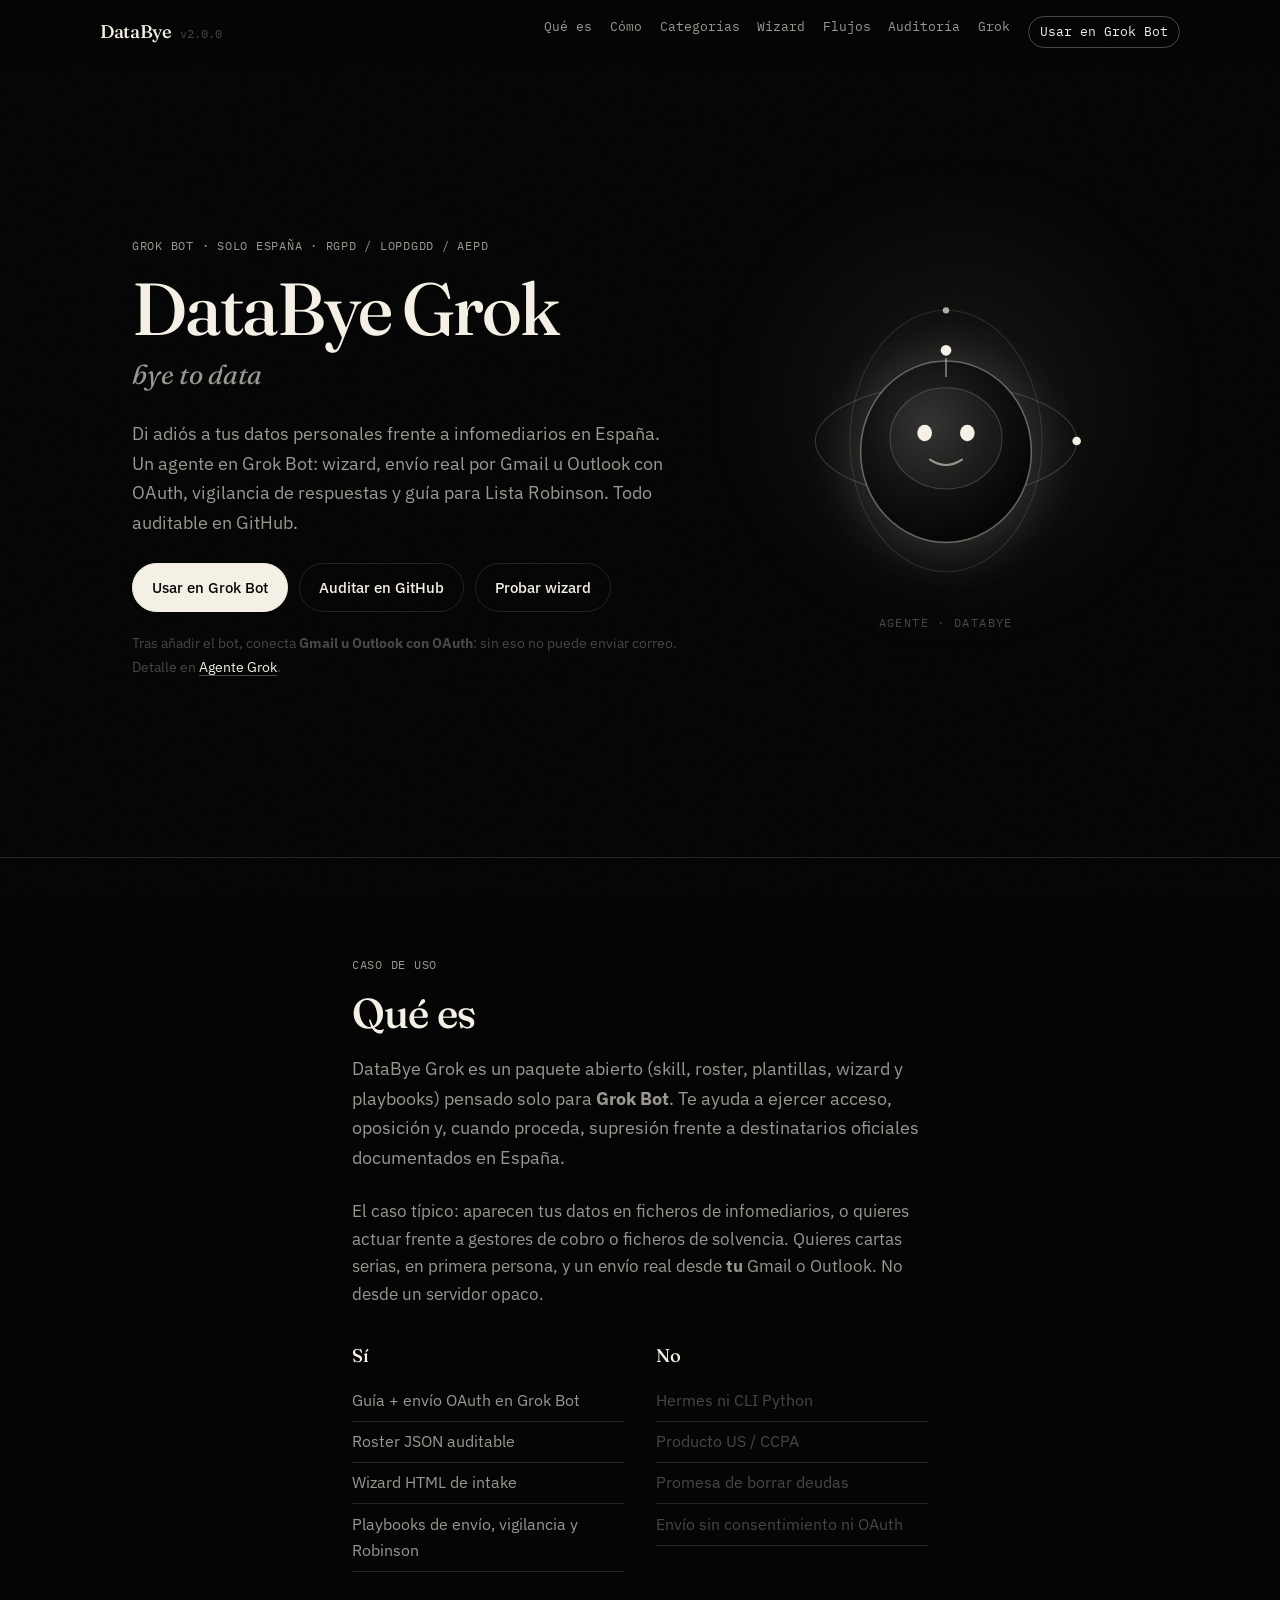
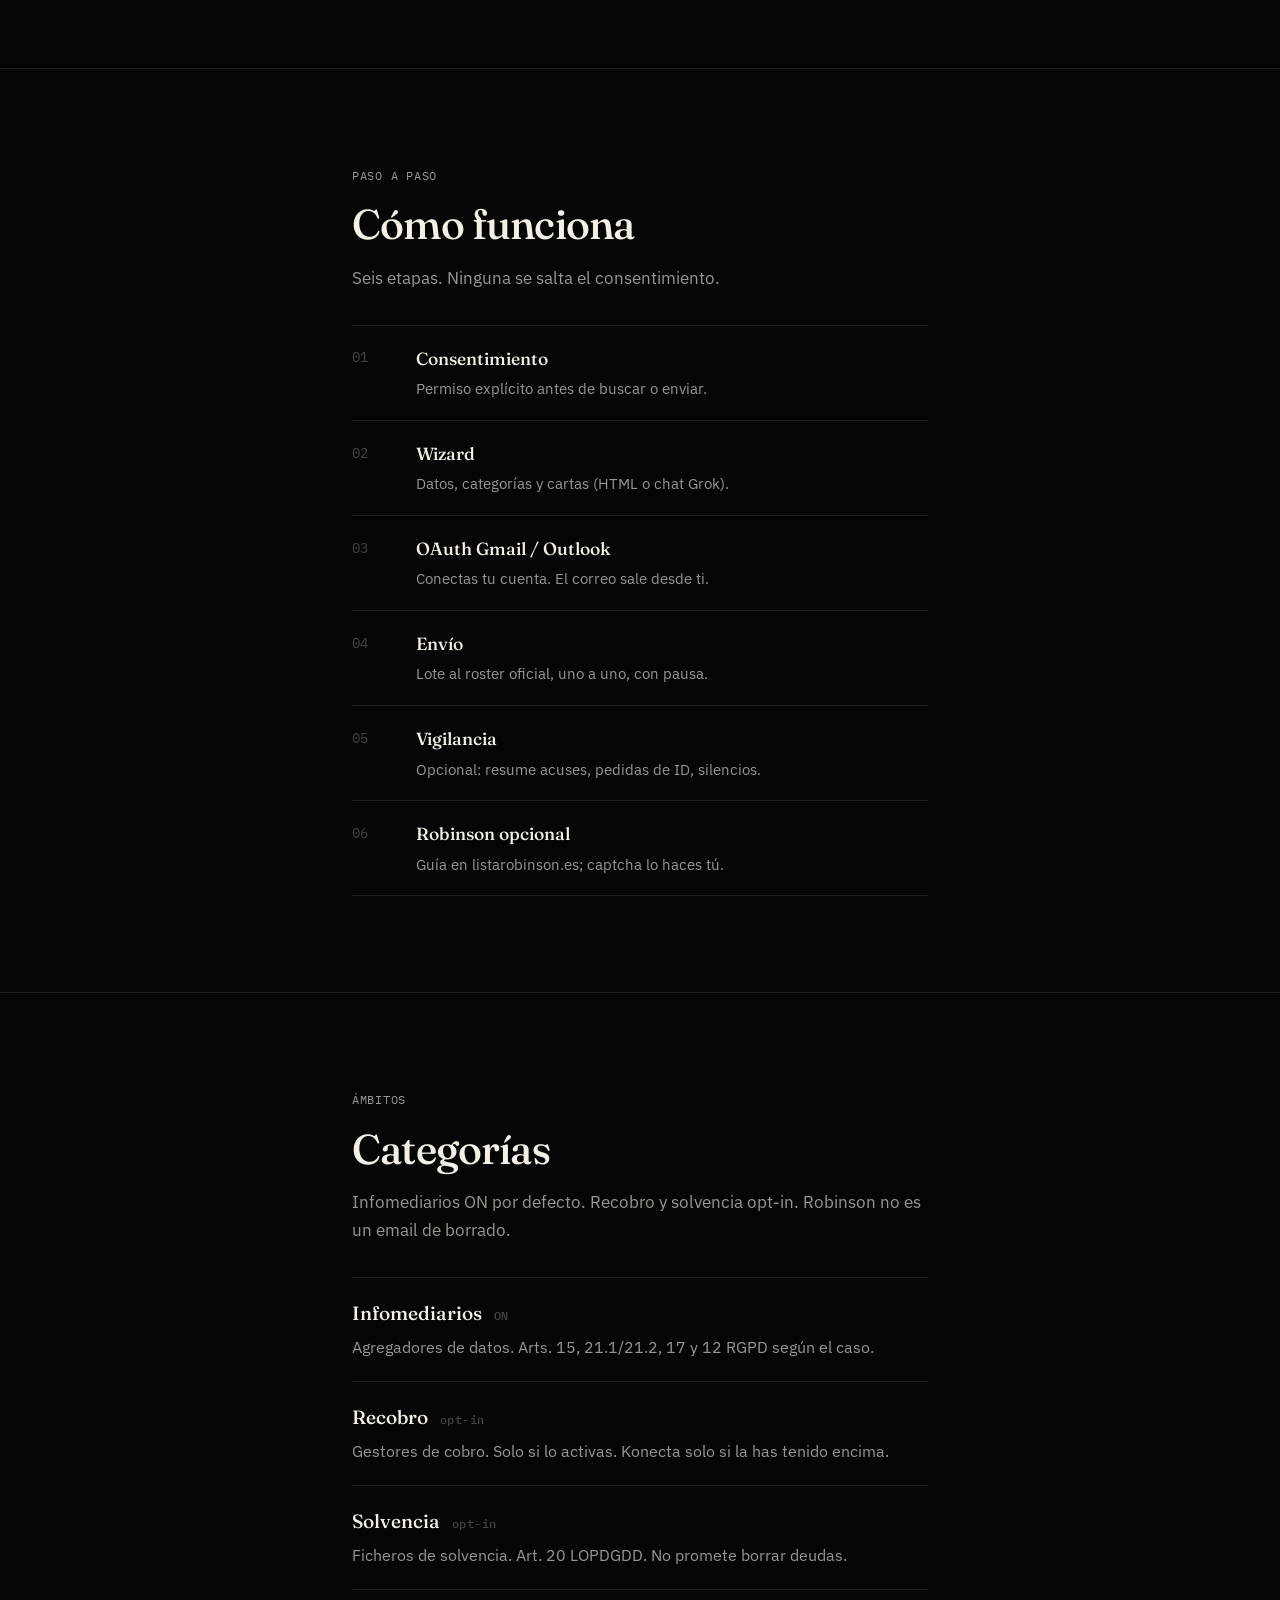
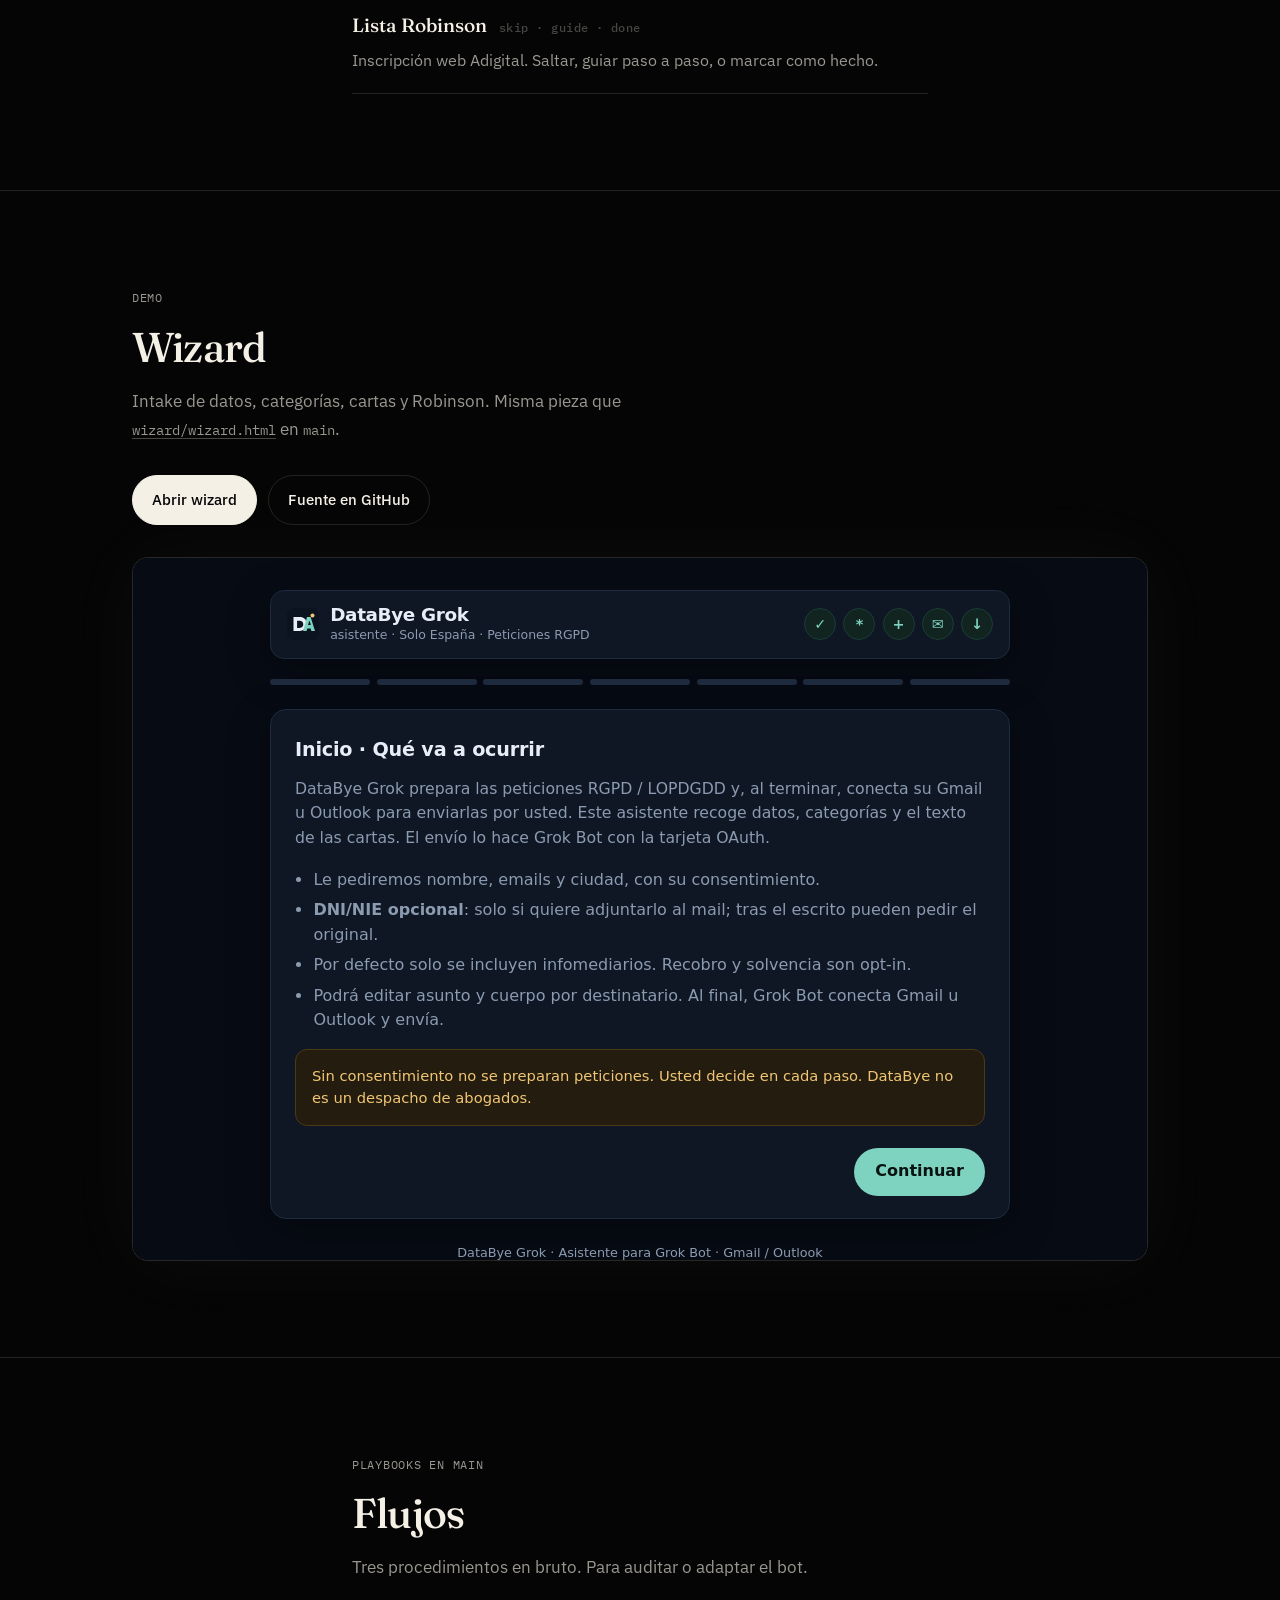
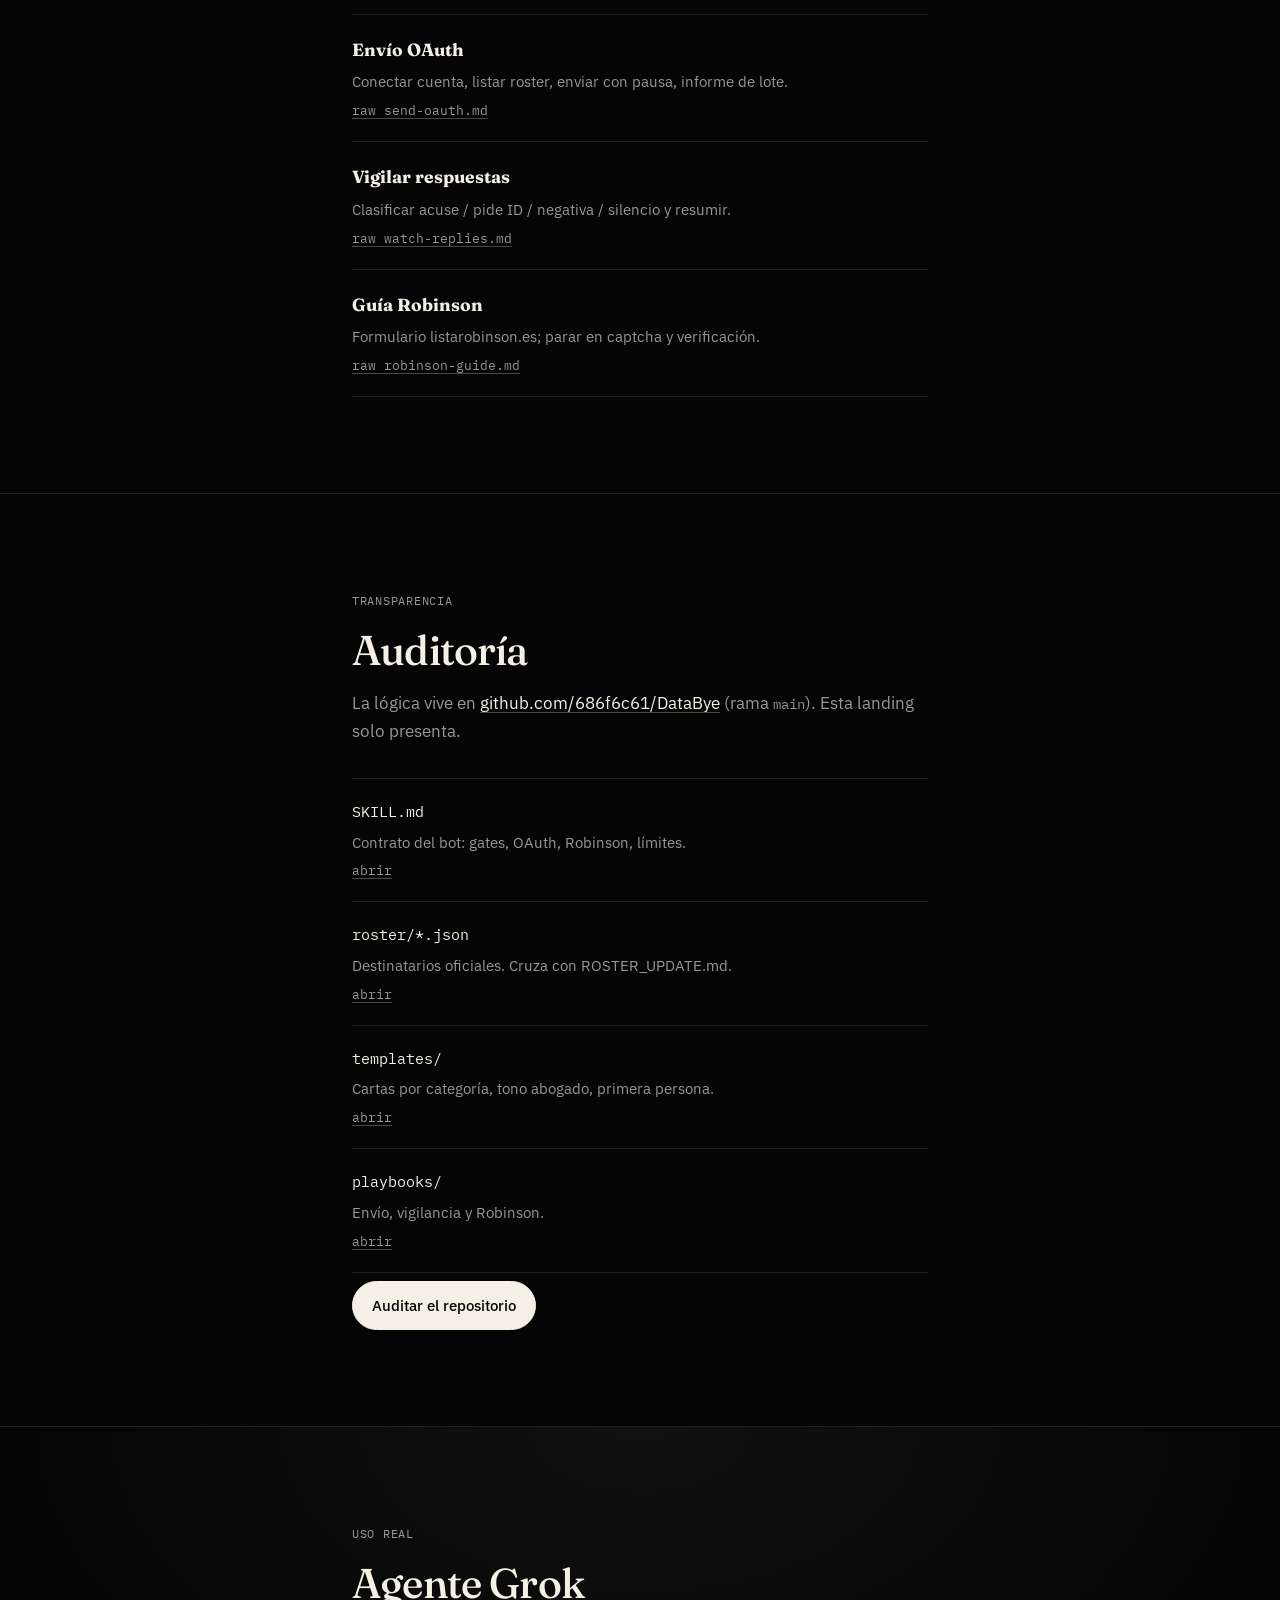
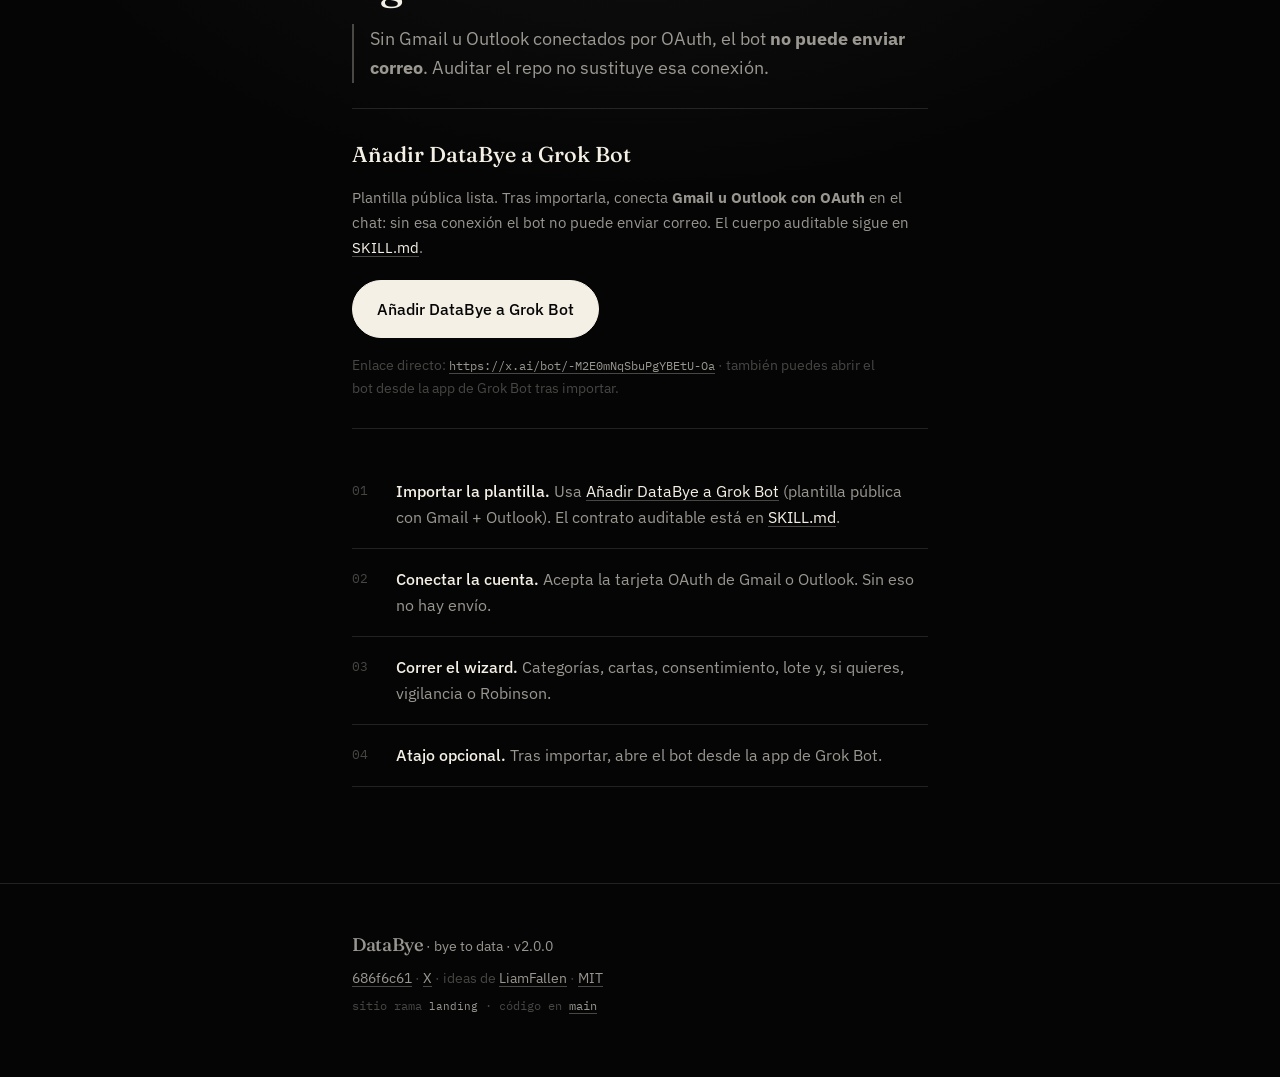
==== index.html @ 0d9af176 "DataBye landing 2.0.0: Grok cinematic site, SVG agent, live bot CTA Static landing for Coolify (bran" ====
<!DOCTYPE html>
<html lang="es">
<head>
  <meta charset="utf-8">
  <meta name="viewport" content="width=device-width, initial-scale=1">
  <title>DataBye Grok · bye to data · RGPD solo España</title>
  <meta name="description" content="DataBye Grok: di adiós a tus datos en España. Wizard RGPD, envío por Gmail u Outlook (OAuth), vigilancia de respuestas y Lista Robinson. Auditable en GitHub. Solo Grok Bot.">
  <meta name="theme-color" content="#050505">
  <meta property="og:title" content="DataBye Grok · bye to data">
  <meta property="og:description" content="Ayuda RGPD solo España en Grok Bot. Wizard, OAuth Gmail/Outlook, roster auditable.">
  <meta property="og:type" content="website">
  <link rel="icon" href="favicon.svg" type="image/svg+xml">
  <link rel="alternate icon" href="favicon.png" type="image/png">
  <link rel="preconnect" href="https://fonts.googleapis.com">
  <link rel="preconnect" href="https://fonts.gstatic.com" crossorigin>
  <link href="https://fonts.googleapis.com/css2?family=Fraunces:opsz,wght@9..144,400;500;600&family=IBM+Plex+Mono:wght@400;500&family=IBM+Plex+Sans:wght@400;500;600&display=swap" rel="stylesheet">
  <link rel="stylesheet" href="styles.css">
</head>
<body>
  <div class="grain" aria-hidden="true"></div>
  <a class="skip" href="#contenido">Saltar al contenido</a>

  <header class="topbar">
    <div class="shell topbar-inner">
      <a class="brand" href="#hero">
        <span class="mark">DataBye</span>
        <span class="ver">v2.0.0</span>
      </a>
      <nav class="nav" aria-label="Secciones">
        <a href="#que-es">Qué es</a>
        <a href="#como-funciona">Cómo</a>
        <a href="#categorias">Categorías</a>
        <a href="#wizard">Wizard</a>
        <a href="#flujos">Flujos</a>
        <a href="#auditoria">Auditoría</a>
        <a href="#agente-grok">Grok</a>
        <!-- GROK_TEMPLATE_URL -->
        <a class="nav-cta" href="https://x.ai/bot/-M2E0mNqSbuPgYBEtU-Oa">Usar en Grok Bot</a>
      </nav>
    </div>
  </header>

  <main id="contenido">

    <!-- 1. Hero -->
    <section class="hero" id="hero">
      <div class="shell hero-grid">
        <div class="hero-copy">
          <p class="kicker">Grok Bot · solo España · RGPD / LOPDGDD / AEPD</p>
          <h1>DataBye Grok</h1>
          <p class="tagline">bye to data</p>
          <p class="lede">
            Di adiós a tus datos personales frente a infomediarios en España.
            Un agente en Grok Bot: wizard, envío real por Gmail u Outlook con OAuth,
            vigilancia de respuestas y guía para Lista Robinson. Todo auditable en GitHub.
          </p>
          <div class="cta-row">
            <!-- GROK_TEMPLATE_URL -->
            <a class="btn btn-primary" href="https://x.ai/bot/-M2E0mNqSbuPgYBEtU-Oa">Usar en Grok Bot</a>
            <a class="btn btn-ghost" href="https://github.com/686f6c61/DataBye">Auditar en GitHub</a>
            <a class="btn btn-ghost" href="#wizard">Probar wizard</a>
          </div>
          <p class="hero-note">
            Tras añadir el bot, conecta <strong>Gmail u Outlook con OAuth</strong>: sin eso no puede enviar correo.
            Detalle en <a href="#agente-grok">Agente Grok</a>.
          </p>
        </div>

        <div class="hero-agent" aria-hidden="true">
          <div class="agent-glow"></div>
          <svg class="agent" viewBox="0 0 240 240" xmlns="http://www.w3.org/2000/svg" role="img">
            <title>Agente DataBye</title>
            <!-- orbit rings -->
            <g class="orbits">
              <ellipse cx="120" cy="120" rx="98" ry="42" fill="none" stroke="rgba(245,240,230,0.18)" stroke-width="0.8"/>
              <ellipse cx="120" cy="120" rx="72" ry="98" fill="none" stroke="rgba(245,240,230,0.12)" stroke-width="0.8"/>
              <circle class="orbit-dot" cx="218" cy="120" r="3.2" fill="#f5f0e6"/>
              <circle class="orbit-dot orbit-dot-2" cx="120" cy="22" r="2.4" fill="rgba(245,240,230,0.7)"/>
            </g>
            <!-- soft blob body -->
            <g class="blob">
              <defs>
                <radialGradient id="blobGrad" cx="40%" cy="35%" r="65%">
                  <stop offset="0%" stop-color="#2a2a2a"/>
                  <stop offset="55%" stop-color="#121212"/>
                  <stop offset="100%" stop-color="#050505"/>
                </radialGradient>
                <filter id="soft" x="-20%" y="-20%" width="140%" height="140%">
                  <feGaussianBlur stdDeviation="1.2"/>
                </filter>
              </defs>
              <ellipse cx="120" cy="128" rx="64" ry="68" fill="url(#blobGrad)" stroke="rgba(245,240,230,0.35)" stroke-width="1.2"/>
              <!-- face plane -->
              <ellipse cx="120" cy="118" rx="42" ry="38" fill="rgba(245,240,230,0.04)" stroke="rgba(245,240,230,0.2)" stroke-width="0.8"/>
              <!-- eyes -->
              <g class="eyes">
                <ellipse class="eye" cx="104" cy="114" rx="5.5" ry="6.2" fill="#f5f0e6"/>
                <ellipse class="eye" cx="136" cy="114" rx="5.5" ry="6.2" fill="#f5f0e6"/>
              </g>
              <!-- soft mouth line -->
              <path d="M108 134 Q120 142 132 134" fill="none" stroke="rgba(245,240,230,0.55)" stroke-width="1.6" stroke-linecap="round"/>
              <!-- antenna / spark -->
              <g class="spark">
                <line x1="120" y1="58" x2="120" y2="72" stroke="rgba(245,240,230,0.5)" stroke-width="1.2"/>
                <circle cx="120" cy="52" r="4" fill="#f5f0e6"/>
              </g>
            </g>
          </svg>
          <p class="agent-caption">agente · DataBye</p>
        </div>
      </div>
    </section>

    <!-- 2. Qué es -->
    <section class="section" id="que-es">
      <div class="shell narrow">
        <p class="kicker">Caso de uso</p>
        <h2>Qué es</h2>
        <p class="lede-block">
          DataBye Grok es un paquete abierto (skill, roster, plantillas, wizard y playbooks)
          pensado solo para <strong>Grok Bot</strong>. Te ayuda a ejercer acceso, oposición y,
          cuando proceda, supresión frente a destinatarios oficiales documentados en España.
        </p>
        <p class="body-text">
          El caso típico: aparecen tus datos en ficheros de infomediarios, o quieres actuar
          frente a gestores de cobro o ficheros de solvencia. Quieres cartas serias, en primera
          persona, y un envío real desde <strong>tu</strong> Gmail o Outlook. No desde un servidor opaco.
        </p>
        <div class="pair">
          <div>
            <h3>Sí</h3>
            <ul class="bare">
              <li>Guía + envío OAuth en Grok Bot</li>
              <li>Roster JSON auditable</li>
              <li>Wizard HTML de intake</li>
              <li>Playbooks de envío, vigilancia y Robinson</li>
            </ul>
          </div>
          <div>
            <h3>No</h3>
            <ul class="bare muted-list">
              <li>Hermes ni CLI Python</li>
              <li>Producto US / CCPA</li>
              <li>Promesa de borrar deudas</li>
              <li>Envío sin consentimiento ni OAuth</li>
            </ul>
          </div>
        </div>
      </div>
    </section>

    <!-- 3. Cómo funciona -->
    <section class="section" id="como-funciona">
      <div class="shell narrow">
        <p class="kicker">Paso a paso</p>
        <h2>Cómo funciona</h2>
        <p class="section-lede">Seis etapas. Ninguna se salta el consentimiento.</p>
        <ol class="steps">
          <li><span>01</span><div><strong>Consentimiento</strong><p>Permiso explícito antes de buscar o enviar.</p></div></li>
          <li><span>02</span><div><strong>Wizard</strong><p>Datos, categorías y cartas (HTML o chat Grok).</p></div></li>
          <li><span>03</span><div><strong>OAuth Gmail / Outlook</strong><p>Conectas tu cuenta. El correo sale desde ti.</p></div></li>
          <li><span>04</span><div><strong>Envío</strong><p>Lote al roster oficial, uno a uno, con pausa.</p></div></li>
          <li><span>05</span><div><strong>Vigilancia</strong><p>Opcional: resume acuses, pedidas de ID, silencios.</p></div></li>
          <li><span>06</span><div><strong>Robinson opcional</strong><p>Guía en listarobinson.es; captcha lo haces tú.</p></div></li>
        </ol>
      </div>
    </section>

    <!-- 4. Categorías -->
    <section class="section" id="categorias">
      <div class="shell narrow">
        <p class="kicker">Ámbitos</p>
        <h2>Categorías</h2>
        <p class="section-lede">Infomediarios ON por defecto. Recobro y solvencia opt-in. Robinson no es un email de borrado.</p>
        <dl class="cats">
          <div>
            <dt>Infomediarios <em>ON</em></dt>
            <dd>Agregadores de datos. Arts. 15, 21.1/21.2, 17 y 12 RGPD según el caso.</dd>
          </div>
          <div>
            <dt>Recobro <em>opt-in</em></dt>
            <dd>Gestores de cobro. Solo si lo activas. Konecta solo si la has tenido encima.</dd>
          </div>
          <div>
            <dt>Solvencia <em>opt-in</em></dt>
            <dd>Ficheros de solvencia. Art. 20 LOPDGDD. No promete borrar deudas.</dd>
          </div>
          <div>
            <dt>Lista Robinson <em>skip · guide · done</em></dt>
            <dd>Inscripción web Adigital. Saltar, guiar paso a paso, o marcar como hecho.</dd>
          </div>
        </dl>
      </div>
    </section>

    <!-- 5. Wizard -->
    <section class="section" id="wizard">
      <div class="shell">
        <div class="narrow">
          <p class="kicker">Demo</p>
          <h2>Wizard</h2>
          <p class="section-lede">
            Intake de datos, categorías, cartas y Robinson. Misma pieza que
            <a href="https://github.com/686f6c61/DataBye/blob/main/wizard/wizard.html"><code>wizard/wizard.html</code></a>
            en <code>main</code>.
          </p>
          <div class="cta-row">
            <a class="btn btn-primary" href="wizard.html" target="_blank" rel="noopener">Abrir wizard</a>
            <a class="btn btn-ghost" href="https://github.com/686f6c61/DataBye/blob/main/wizard/wizard.html">Fuente en GitHub</a>
          </div>
        </div>
        <div class="wizard-frame-wrap">
          <iframe class="wizard-frame" title="Wizard DataBye" src="wizard.html" loading="lazy" referrerpolicy="no-referrer"></iframe>
        </div>
      </div>
    </section>

    <!-- 6. Flujos -->
    <section class="section" id="flujos">
      <div class="shell narrow">
        <p class="kicker">Playbooks en main</p>
        <h2>Flujos</h2>
        <p class="section-lede">Tres procedimientos en bruto. Para auditar o adaptar el bot.</p>
        <ul class="flows">
          <li>
            <strong>Envío OAuth</strong>
            <span>Conectar cuenta, listar roster, enviar con pausa, informe de lote.</span>
            <a href="https://raw.githubusercontent.com/686f6c61/DataBye/main/playbooks/send-oauth.md">raw send-oauth.md</a>
          </li>
          <li>
            <strong>Vigilar respuestas</strong>
            <span>Clasificar acuse / pide ID / negativa / silencio y resumir.</span>
            <a href="https://raw.githubusercontent.com/686f6c61/DataBye/main/playbooks/watch-replies.md">raw watch-replies.md</a>
          </li>
          <li>
            <strong>Guía Robinson</strong>
            <span>Formulario listarobinson.es; parar en captcha y verificación.</span>
            <a href="https://raw.githubusercontent.com/686f6c61/DataBye/main/playbooks/robinson-guide.md">raw robinson-guide.md</a>
          </li>
        </ul>
      </div>
    </section>

    <!-- 7. Auditoría -->
    <section class="section" id="auditoria">
      <div class="shell narrow">
        <p class="kicker">Transparencia</p>
        <h2>Auditoría</h2>
        <p class="section-lede">
          La lógica vive en
          <a href="https://github.com/686f6c61/DataBye">github.com/686f6c61/DataBye</a>
          (rama <code>main</code>). Esta landing solo presenta.
        </p>
        <ul class="audit">
          <li>
            <code>SKILL.md</code>
            <span>Contrato del bot: gates, OAuth, Robinson, límites.</span>
            <a href="https://github.com/686f6c61/DataBye/blob/main/SKILL.md">abrir</a>
          </li>
          <li>
            <code>roster/*.json</code>
            <span>Destinatarios oficiales. Cruza con ROSTER_UPDATE.md.</span>
            <a href="https://github.com/686f6c61/DataBye/tree/main/roster">abrir</a>
          </li>
          <li>
            <code>templates/</code>
            <span>Cartas por categoría, tono abogado, primera persona.</span>
            <a href="https://github.com/686f6c61/DataBye/tree/main/templates">abrir</a>
          </li>
          <li>
            <code>playbooks/</code>
            <span>Envío, vigilancia y Robinson.</span>
            <a href="https://github.com/686f6c61/DataBye/tree/main/playbooks">abrir</a>
          </li>
        </ul>
        <p class="cta-row">
          <a class="btn btn-primary" href="https://github.com/686f6c61/DataBye">Auditar el repositorio</a>
        </p>
      </div>
    </section>

    <!-- 8. Agente Grok -->
    <section class="section section-grok" id="agente-grok">
      <div class="shell narrow">
        <p class="kicker">Uso real</p>
        <h2>Agente Grok</h2>
        <p class="lede-block warn">
          Sin Gmail u Outlook conectados por OAuth, el bot <strong>no puede enviar correo</strong>.
          Auditar el repo no sustituye esa conexión.
        </p>

        <div class="grok-box">
          <h3>Añadir DataBye a Grok Bot</h3>
          <p class="placeholder-note">
            Plantilla pública lista. Tras importarla, conecta <strong>Gmail u Outlook con OAuth</strong>
            en el chat: sin esa conexión el bot no puede enviar correo.
            El cuerpo auditable sigue en
            <a href="https://github.com/686f6c61/DataBye/blob/main/SKILL.md">SKILL.md</a>.
          </p>
          <!-- GROK_TEMPLATE_URL -->
          <a class="btn btn-primary btn-lg" href="https://x.ai/bot/-M2E0mNqSbuPgYBEtU-Oa">Añadir DataBye a Grok Bot</a>
          <p class="btn-sub">
            Enlace directo:
            <a href="https://x.ai/bot/-M2E0mNqSbuPgYBEtU-Oa"><code>https://x.ai/bot/-M2E0mNqSbuPgYBEtU-Oa</code></a>
            · también puedes abrir el bot desde la app de Grok Bot tras importar.
          </p>
        </div>

        <ol class="grok-steps">
          <li>
            <strong>Importar la plantilla.</strong>
            Usa <a href="https://x.ai/bot/-M2E0mNqSbuPgYBEtU-Oa">Añadir DataBye a Grok Bot</a>
            (plantilla pública con Gmail + Outlook). El contrato auditable está en
            <a href="https://github.com/686f6c61/DataBye/blob/main/SKILL.md">SKILL.md</a>.
          </li>
          <li>
            <strong>Conectar la cuenta.</strong>
            Acepta la tarjeta OAuth de Gmail o Outlook. Sin eso no hay envío.
          </li>
          <li>
            <strong>Correr el wizard.</strong>
            Categorías, cartas, consentimiento, lote y, si quieres, vigilancia o Robinson.
          </li>
          <li>
            <strong>Atajo opcional.</strong>
            Tras importar, abre el bot desde la app de Grok Bot.
          </li>
        </ol>
      </div>
    </section>
  </main>

  <!-- 9. Footer -->
  <footer class="footer" id="footer">
    <div class="shell footer-inner">
      <p class="footer-brand"><span class="mark">DataBye</span> · bye to data · v2.0.0</p>
      <p>
        <a href="https://github.com/686f6c61">686f6c61</a>
        · <a href="https://x.com/686f6c61">X</a>
        · ideas de <a href="https://github.com/LiamFallen">LiamFallen</a>
        · <a href="https://github.com/686f6c61/DataBye/blob/main/LICENSE">MIT</a>
      </p>
      <p class="footer-meta">sitio rama <code>landing</code> · código en <a href="https://github.com/686f6c61/DataBye">main</a></p>
    </div>
  </footer>
</body>
</html>
---- styles.css ----
/* DataBye landing · Grok / xAI cinematic */
:root {
  --bg: #050505;
  --bg-soft: #0a0a0a;
  --cream: #f5f0e6;
  --cream-dim: rgba(245, 240, 230, 0.62);
  --cream-faint: rgba(245, 240, 230, 0.28);
  --line: rgba(245, 240, 230, 0.12);
  --glow: rgba(245, 240, 230, 0.08);
  --warn: #e8c94a;
  --mono: "IBM Plex Mono", ui-monospace, SFMono-Regular, Menlo, Consolas, monospace;
  --sans: "IBM Plex Sans", system-ui, -apple-system, Segoe UI, Roboto, sans-serif;
  --display: "Fraunces", Georgia, "Times New Roman", serif;
  --max: 1080px;
  --narrow: 640px;
  --gutter: clamp(1.25rem, 4vw, 2rem);
}

*, *::before, *::after { box-sizing: border-box; }

html {
  color-scheme: dark;
  scroll-behavior: smooth;
}

body {
  margin: 0;
  font-family: var(--sans);
  font-size: 1.05rem;
  line-height: 1.65;
  background: var(--bg);
  color: var(--cream);
  -webkit-font-smoothing: antialiased;
  position: relative;
  overflow-x: hidden;
}

/* film grain */
.grain {
  pointer-events: none;
  position: fixed;
  inset: 0;
  z-index: 50;
  opacity: 0.045;
  mix-blend-mode: overlay;
  background-image: url("data:image/svg+xml,%3Csvg viewBox='0 0 200 200' xmlns='http://www.w3.org/2000/svg'%3E%3Cfilter id='n'%3E%3CfeTurbulence type='fractalNoise' baseFrequency='0.85' numOctaves='4' stitchTiles='stitch'/%3E%3C/filter%3E%3Crect width='100%25' height='100%25' filter='url(%23n)'/%3E%3C/svg%3E");
}

.skip {
  position: absolute;
  left: -9999px;
  top: 0;
  background: var(--cream);
  color: var(--bg);
  padding: 0.5rem 1rem;
  z-index: 100;
}
.skip:focus { left: 1rem; top: 1rem; }

a {
  color: var(--cream);
  text-underline-offset: 3px;
  text-decoration-thickness: 1px;
  text-decoration-color: var(--cream-faint);
}
a:hover { text-decoration-color: var(--cream); }

code {
  font-family: var(--mono);
  font-size: 0.86em;
  color: var(--cream-dim);
}

.shell {
  max-width: var(--max);
  margin: 0 auto;
  padding-left: var(--gutter);
  padding-right: var(--gutter);
}
.shell.narrow,
.narrow {
  max-width: var(--narrow);
}

/* topbar: sparse */
.topbar {
  position: sticky;
  top: 0;
  z-index: 40;
  background: rgba(5, 5, 5, 0.72);
  backdrop-filter: blur(14px);
  border-bottom: 1px solid transparent;
}
.topbar-inner {
  display: flex;
  align-items: center;
  justify-content: space-between;
  gap: 1rem;
  padding: 1rem 0;
}
.brand {
  display: inline-flex;
  align-items: baseline;
  gap: 0.55rem;
  text-decoration: none;
  color: var(--cream);
}
.brand .mark,
.footer-brand .mark,
.mark {
  font-family: var(--display);
  font-weight: 500;
  font-size: 1.15rem;
  letter-spacing: -0.02em;
}
.ver {
  font-family: var(--mono);
  font-size: 0.72rem;
  color: var(--cream-faint);
}
.nav {
  display: flex;
  flex-wrap: wrap;
  gap: 0.85rem 1.1rem;
  font-size: 0.82rem;
  font-family: var(--mono);
}
.nav a {
  color: var(--cream-dim);
  text-decoration: none;
}
.nav a:hover { color: var(--cream); }
.nav-cta {
  color: var(--cream) !important;
  border: 1px solid var(--cream-faint);
  border-radius: 999px;
  padding: 0.25rem 0.7rem;
}
.nav-cta:hover {
  background: var(--glow);
  border-color: var(--cream-dim);
}

/* hero */
.hero {
  position: relative;
  padding: clamp(3rem, 10vw, 6.5rem) 0 clamp(4rem, 12vw, 7rem);
  min-height: min(88vh, 820px);
  display: flex;
  align-items: center;
}
.hero::before {
  content: "";
  position: absolute;
  inset: 10% 5% auto auto;
  width: min(52vw, 520px);
  height: min(52vw, 520px);
  border-radius: 50%;
  background: radial-gradient(circle, rgba(245,240,230,0.07) 0%, transparent 68%);
  pointer-events: none;
  filter: blur(8px);
}
.hero-grid {
  display: grid;
  grid-template-columns: 1.15fr 0.85fr;
  gap: clamp(2rem, 6vw, 4rem);
  align-items: center;
  position: relative;
  z-index: 1;
}
@media (max-width: 860px) {
  .hero-grid { grid-template-columns: 1fr; }
  .hero-agent { order: -1; justify-self: center; margin-bottom: 0.5rem; }
  .nav { display: none; }
}

.kicker {
  font-family: var(--mono);
  font-size: 0.78rem;
  letter-spacing: 0.06em;
  text-transform: uppercase;
  color: var(--cream-dim);
  margin: 0 0 1rem;
}

h1 {
  font-family: var(--display);
  font-weight: 500;
  font-size: clamp(2.6rem, 8vw, 4.6rem);
  line-height: 1.02;
  letter-spacing: -0.03em;
  margin: 0 0 0.35rem;
  color: var(--cream);
}

.tagline {
  font-family: var(--display);
  font-style: italic;
  font-weight: 400;
  font-size: clamp(1.25rem, 3vw, 1.7rem);
  color: var(--cream-dim);
  margin: 0 0 1.4rem;
}

.lede,
.lede-block {
  color: var(--cream-dim);
  font-size: 1.12rem;
  max-width: 36em;
  margin: 0 0 1.6rem;
}
.lede-block.warn {
  border-left: 2px solid var(--cream-faint);
  padding-left: 1rem;
}
.body-text {
  color: var(--cream-dim);
  margin: 0 0 2rem;
}
.section-lede {
  color: var(--cream-dim);
  margin: 0 0 2rem;
  max-width: 36em;
}

.hero-note {
  margin: 1.25rem 0 0;
  font-size: 0.88rem;
  color: var(--cream-faint);
  max-width: 40em;
}
.hero-note code { font-size: 0.8em; }

/* buttons */
.cta-row {
  display: flex;
  flex-wrap: wrap;
  gap: 0.65rem;
  margin: 0.5rem 0 0;
}
.btn {
  display: inline-flex;
  align-items: center;
  justify-content: center;
  font-family: var(--sans);
  font-weight: 500;
  font-size: 0.95rem;
  padding: 0.7rem 1.2rem;
  border-radius: 999px;
  text-decoration: none;
  border: 1px solid var(--line);
  color: var(--cream);
  background: transparent;
  transition: background 0.2s, border-color 0.2s, color 0.2s;
}
.btn:hover {
  border-color: var(--cream-faint);
  background: var(--glow);
  text-decoration: none;
}
.btn-primary {
  background: var(--cream);
  color: #050505;
  border-color: var(--cream);
}
.btn-primary:hover {
  background: #fff;
  color: #050505;
  border-color: #fff;
}
.btn-ghost { background: transparent; }
.btn-lg { padding: 0.9rem 1.5rem; font-size: 1.02rem; }

/* animated agent */
.hero-agent {
  position: relative;
  width: min(100%, 320px);
  margin-inline: auto;
  text-align: center;
}
.agent-glow {
  position: absolute;
  inset: 12% 8%;
  border-radius: 50%;
  background: radial-gradient(circle, rgba(245,240,230,0.14) 0%, transparent 70%);
  filter: blur(18px);
  animation: glowPulse 5s ease-in-out infinite;
}
.agent {
  width: 100%;
  height: auto;
  display: block;
  animation: agentFloat 6.5s ease-in-out infinite;
  filter: drop-shadow(0 0 28px rgba(245, 240, 230, 0.12));
}
.orbits {
  transform-origin: 120px 120px;
  animation: orbitSpin 22s linear infinite;
}
.orbit-dot-2 {
  animation: orbitSpin 14s linear infinite reverse;
  transform-origin: 120px 120px;
}
.blob {
  transform-origin: 120px 128px;
  animation: blobPulse 4.2s ease-in-out infinite;
}
.eyes {
  transform-origin: 120px 114px;
  animation: blink 5.5s ease-in-out infinite;
}
.spark {
  transform-origin: 120px 52px;
  animation: sparkTwinkle 3.2s ease-in-out infinite;
}
.agent-caption {
  margin: 0.75rem 0 0;
  font-family: var(--mono);
  font-size: 0.72rem;
  letter-spacing: 0.12em;
  text-transform: uppercase;
  color: var(--cream-faint);
}

@keyframes agentFloat {
  0%, 100% { transform: translateY(0); }
  50% { transform: translateY(-12px); }
}
@keyframes blobPulse {
  0%, 100% { transform: scale(1); }
  50% { transform: scale(1.03); }
}
@keyframes orbitSpin {
  from { transform: rotate(0deg); }
  to { transform: rotate(360deg); }
}
@keyframes blink {
  0%, 42%, 46%, 100% { transform: scaleY(1); }
  44% { transform: scaleY(0.12); }
}
@keyframes sparkTwinkle {
  0%, 100% { opacity: 0.55; transform: scale(1); }
  50% { opacity: 1; transform: scale(1.15); }
}
@keyframes glowPulse {
  0%, 100% { opacity: 0.55; transform: scale(1); }
  50% { opacity: 1; transform: scale(1.08); }
}

/* sections: sparse, cinematic */
.section {
  padding: clamp(3.5rem, 9vw, 6rem) 0;
  border-top: 1px solid var(--line);
}
.section h2 {
  font-family: var(--display);
  font-weight: 500;
  font-size: clamp(1.8rem, 4vw, 2.6rem);
  letter-spacing: -0.02em;
  margin: 0 0 1rem;
  line-height: 1.15;
}
.section h3 {
  font-family: var(--display);
  font-weight: 500;
  font-size: 1.15rem;
  margin: 0 0 0.6rem;
}

.pair {
  display: grid;
  grid-template-columns: 1fr 1fr;
  gap: 2rem;
  margin-top: 0.5rem;
}
@media (max-width: 560px) {
  .pair { grid-template-columns: 1fr; }
}
.bare {
  list-style: none;
  margin: 0;
  padding: 0;
}
.bare li {
  padding: 0.45rem 0;
  border-bottom: 1px solid var(--line);
  color: var(--cream-dim);
  font-size: 0.98rem;
}
.muted-list li { color: var(--cream-faint); }

/* steps */
.steps {
  list-style: none;
  margin: 0;
  padding: 0;
  display: flex;
  flex-direction: column;
  gap: 0;
}
.steps li {
  display: grid;
  grid-template-columns: 3rem 1fr;
  gap: 1rem;
  padding: 1.15rem 0;
  border-bottom: 1px solid var(--line);
}
.steps li:first-child { border-top: 1px solid var(--line); }
.steps span {
  font-family: var(--mono);
  font-size: 0.85rem;
  color: var(--cream-faint);
  padding-top: 0.15rem;
}
.steps strong {
  display: block;
  font-family: var(--display);
  font-weight: 500;
  font-size: 1.1rem;
  margin-bottom: 0.2rem;
}
.steps p {
  margin: 0;
  color: var(--cream-dim);
  font-size: 0.95rem;
}

/* categories */
.cats {
  margin: 0;
  padding: 0;
}
.cats > div {
  padding: 1.25rem 0;
  border-bottom: 1px solid var(--line);
}
.cats > div:first-child { border-top: 1px solid var(--line); }
.cats dt {
  font-family: var(--display);
  font-size: 1.2rem;
  font-weight: 500;
  margin: 0 0 0.35rem;
}
.cats dt em {
  font-family: var(--mono);
  font-style: normal;
  font-size: 0.72rem;
  letter-spacing: 0.04em;
  color: var(--cream-faint);
  margin-left: 0.5rem;
  vertical-align: middle;
}
.cats dd {
  margin: 0;
  color: var(--cream-dim);
  font-size: 0.98rem;
}

/* wizard iframe */
.wizard-frame-wrap {
  margin-top: 2rem;
  border: 1px solid var(--line);
  border-radius: 16px;
  overflow: hidden;
  background: #0a0a0a;
  box-shadow: 0 0 80px rgba(245, 240, 230, 0.04);
}
.wizard-frame {
  display: block;
  width: 100%;
  height: min(78vh, 820px);
  border: 0;
  background: #0a0a0a;
}

/* flows + audit lists */
.flows,
.audit {
  list-style: none;
  margin: 0;
  padding: 0;
}
.flows li,
.audit li {
  display: grid;
  gap: 0.35rem;
  padding: 1.25rem 0;
  border-bottom: 1px solid var(--line);
}
.flows li:first-child,
.audit li:first-child { border-top: 1px solid var(--line); }
.flows strong,
.audit code {
  font-family: var(--display);
  font-size: 1.1rem;
  color: var(--cream);
}
.audit code {
  font-family: var(--mono);
  font-size: 0.95rem;
}
.flows span,
.audit span {
  color: var(--cream-dim);
  font-size: 0.95rem;
}
.flows a,
.audit a {
  font-family: var(--mono);
  font-size: 0.8rem;
  color: var(--cream-dim);
}

/* grok panel */
.section-grok {
  background:
    radial-gradient(ellipse 70% 50% at 50% 0%, rgba(245,240,230,0.05), transparent 70%),
    var(--bg);
}
.grok-box {
  margin: 0 0 2rem;
  padding: 1.75rem 0;
  border-top: 1px solid var(--line);
  border-bottom: 1px solid var(--line);
}
.grok-box h3 {
  font-size: 1.35rem;
  margin-bottom: 0.75rem;
}
.placeholder-note {
  color: var(--cream-dim);
  font-size: 0.95rem;
  margin: 0 0 1.25rem;
  max-width: 38em;
}
.btn-sub {
  margin: 1rem 0 0;
  font-size: 0.88rem;
  color: var(--cream-faint);
  max-width: 38em;
}
.grok-steps {
  margin: 0;
  padding: 0;
  list-style: none;
  counter-reset: grok;
}
.grok-steps li {
  counter-increment: grok;
  position: relative;
  padding: 1.1rem 0 1.1rem 2.75rem;
  border-bottom: 1px solid var(--line);
  color: var(--cream-dim);
  font-size: 0.98rem;
}
.grok-steps li::before {
  content: counter(grok, decimal-leading-zero);
  position: absolute;
  left: 0;
  top: 1.2rem;
  font-family: var(--mono);
  font-size: 0.8rem;
  color: var(--cream-faint);
}
.grok-steps strong {
  color: var(--cream);
  font-weight: 500;
}

/* footer */
.footer {
  border-top: 1px solid var(--line);
  padding: 2.5rem 0 3.5rem;
}
.footer-inner {
  max-width: var(--narrow);
  color: var(--cream-faint);
  font-size: 0.9rem;
}
.footer-brand {
  color: var(--cream-dim);
  margin: 0 0 0.75rem;
}
.footer p { margin: 0.35rem 0; }
.footer-meta { font-family: var(--mono); font-size: 0.78rem; }
.footer a { color: var(--cream-dim); }

@media (prefers-reduced-motion: reduce) {
  .agent, .orbits, .blob, .eyes, .spark, .agent-glow, .orbit-dot-2 {
    animation: none !important;
  }
  html { scroll-behavior: auto; }
}
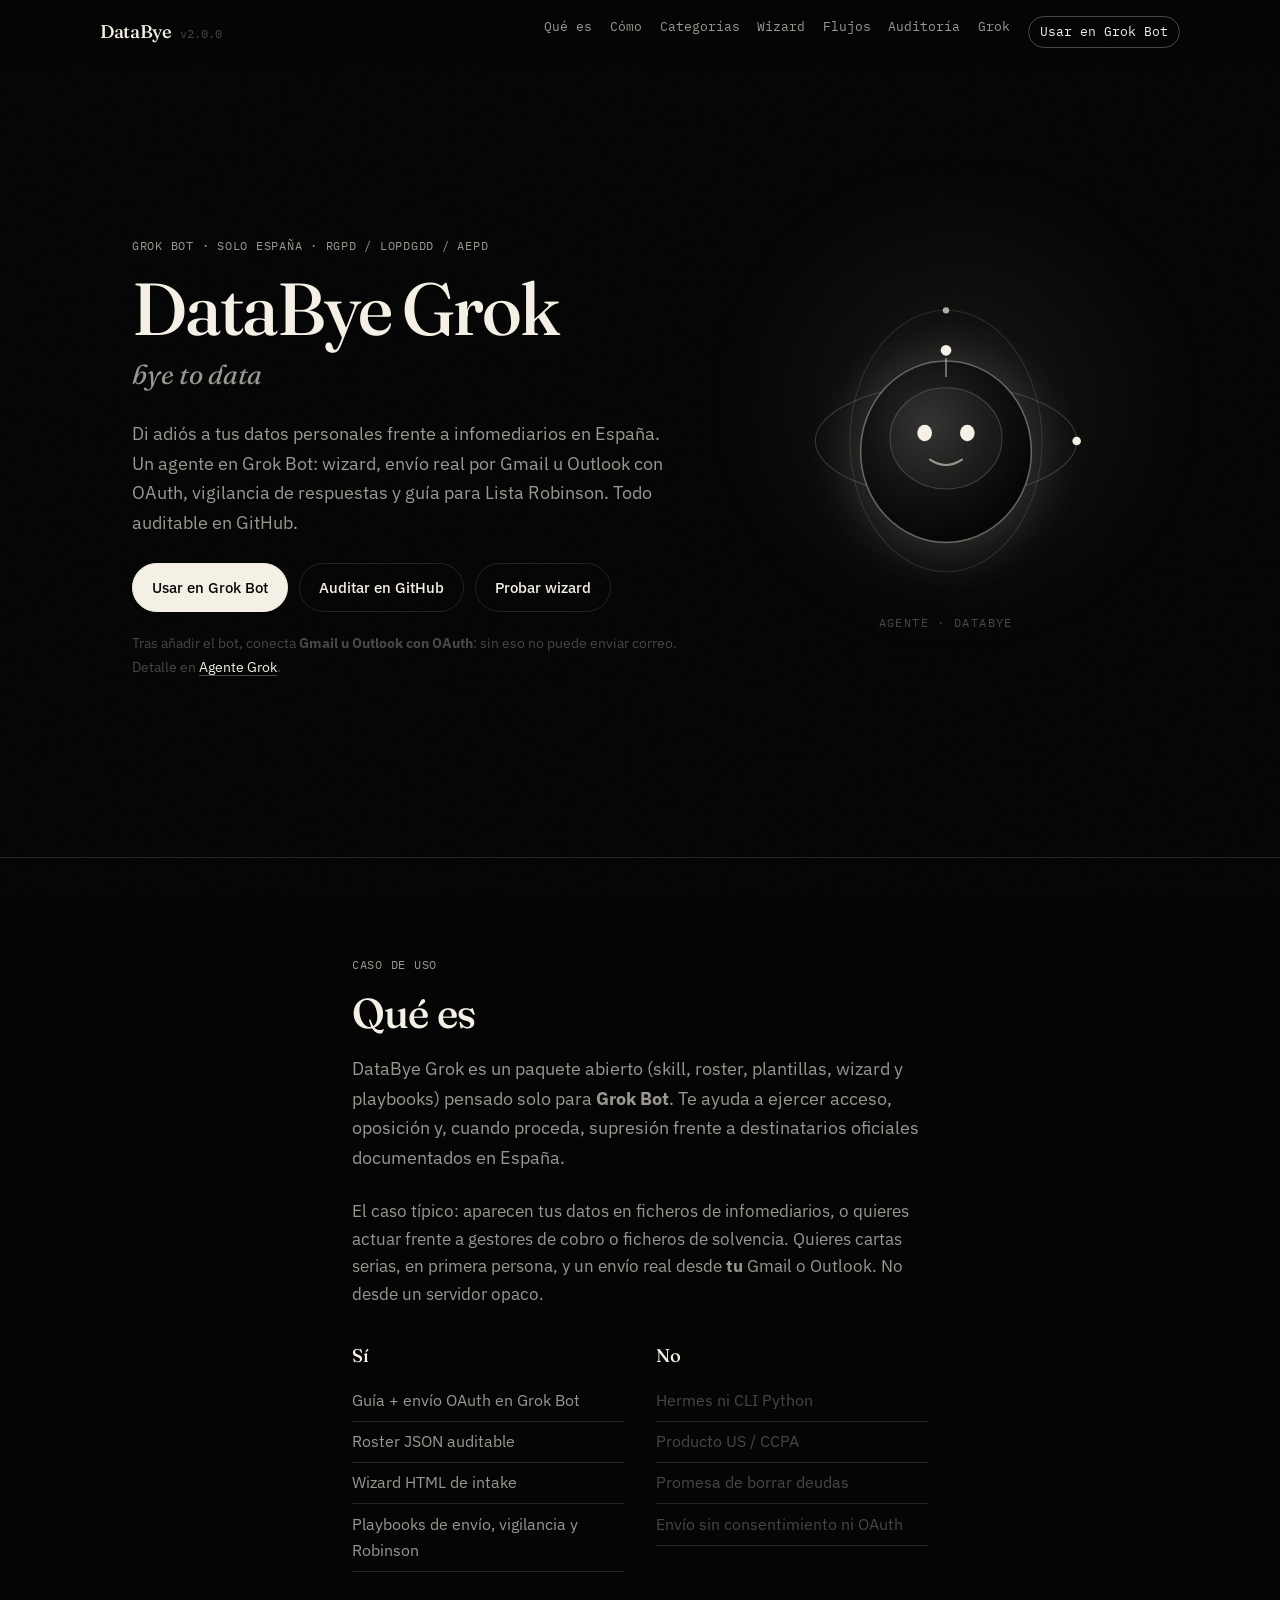
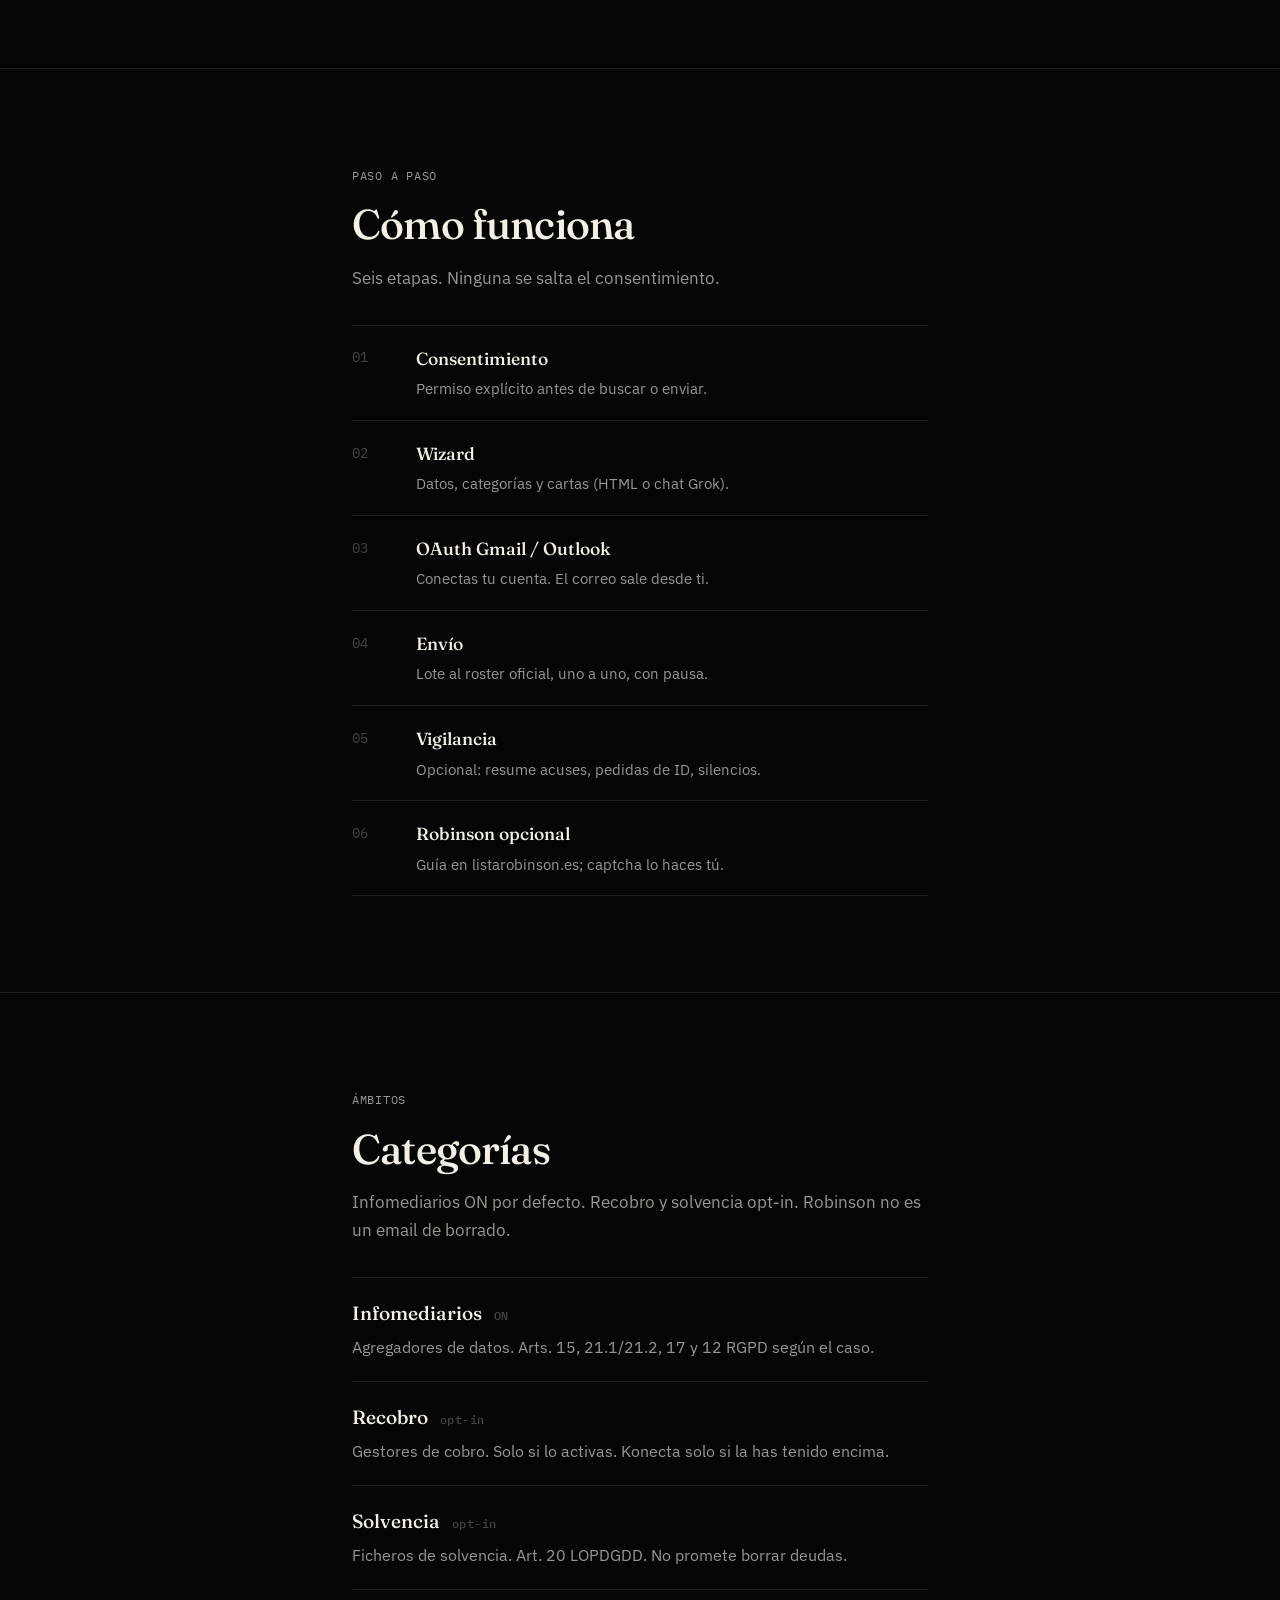
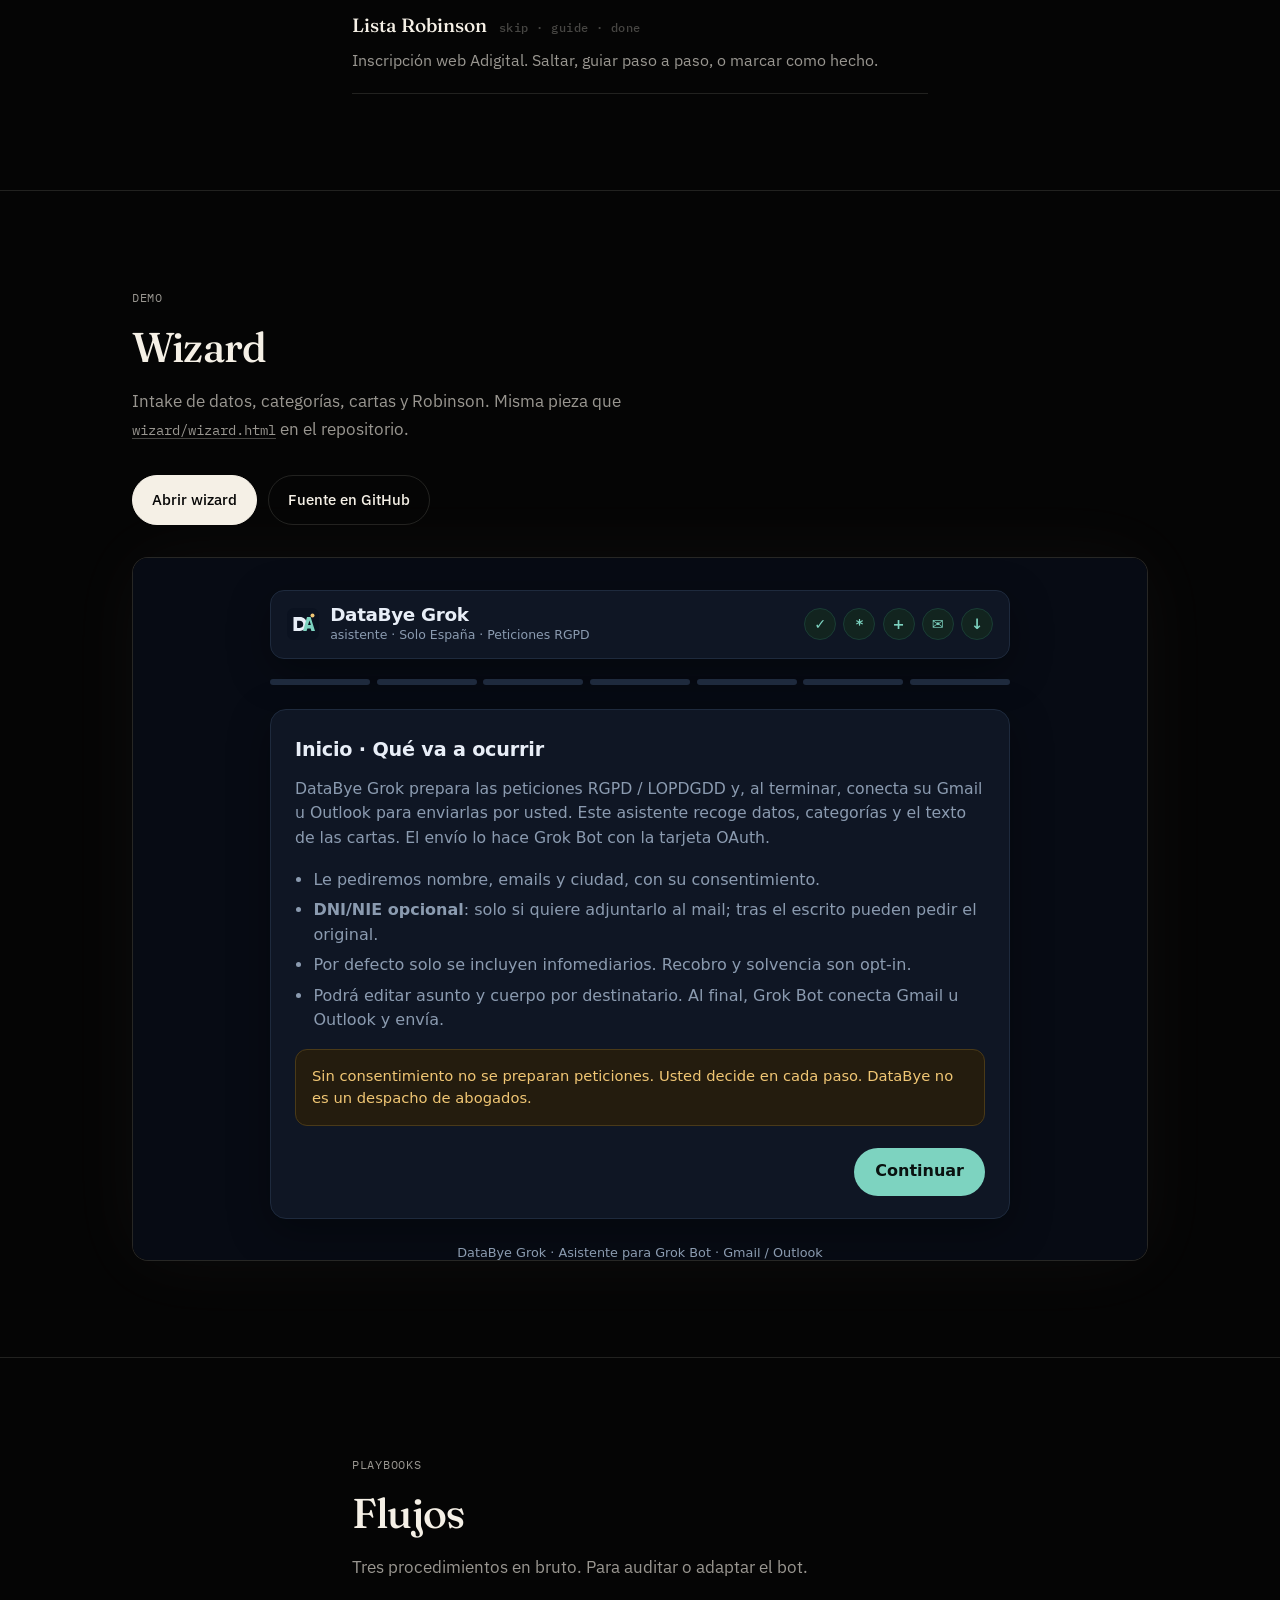
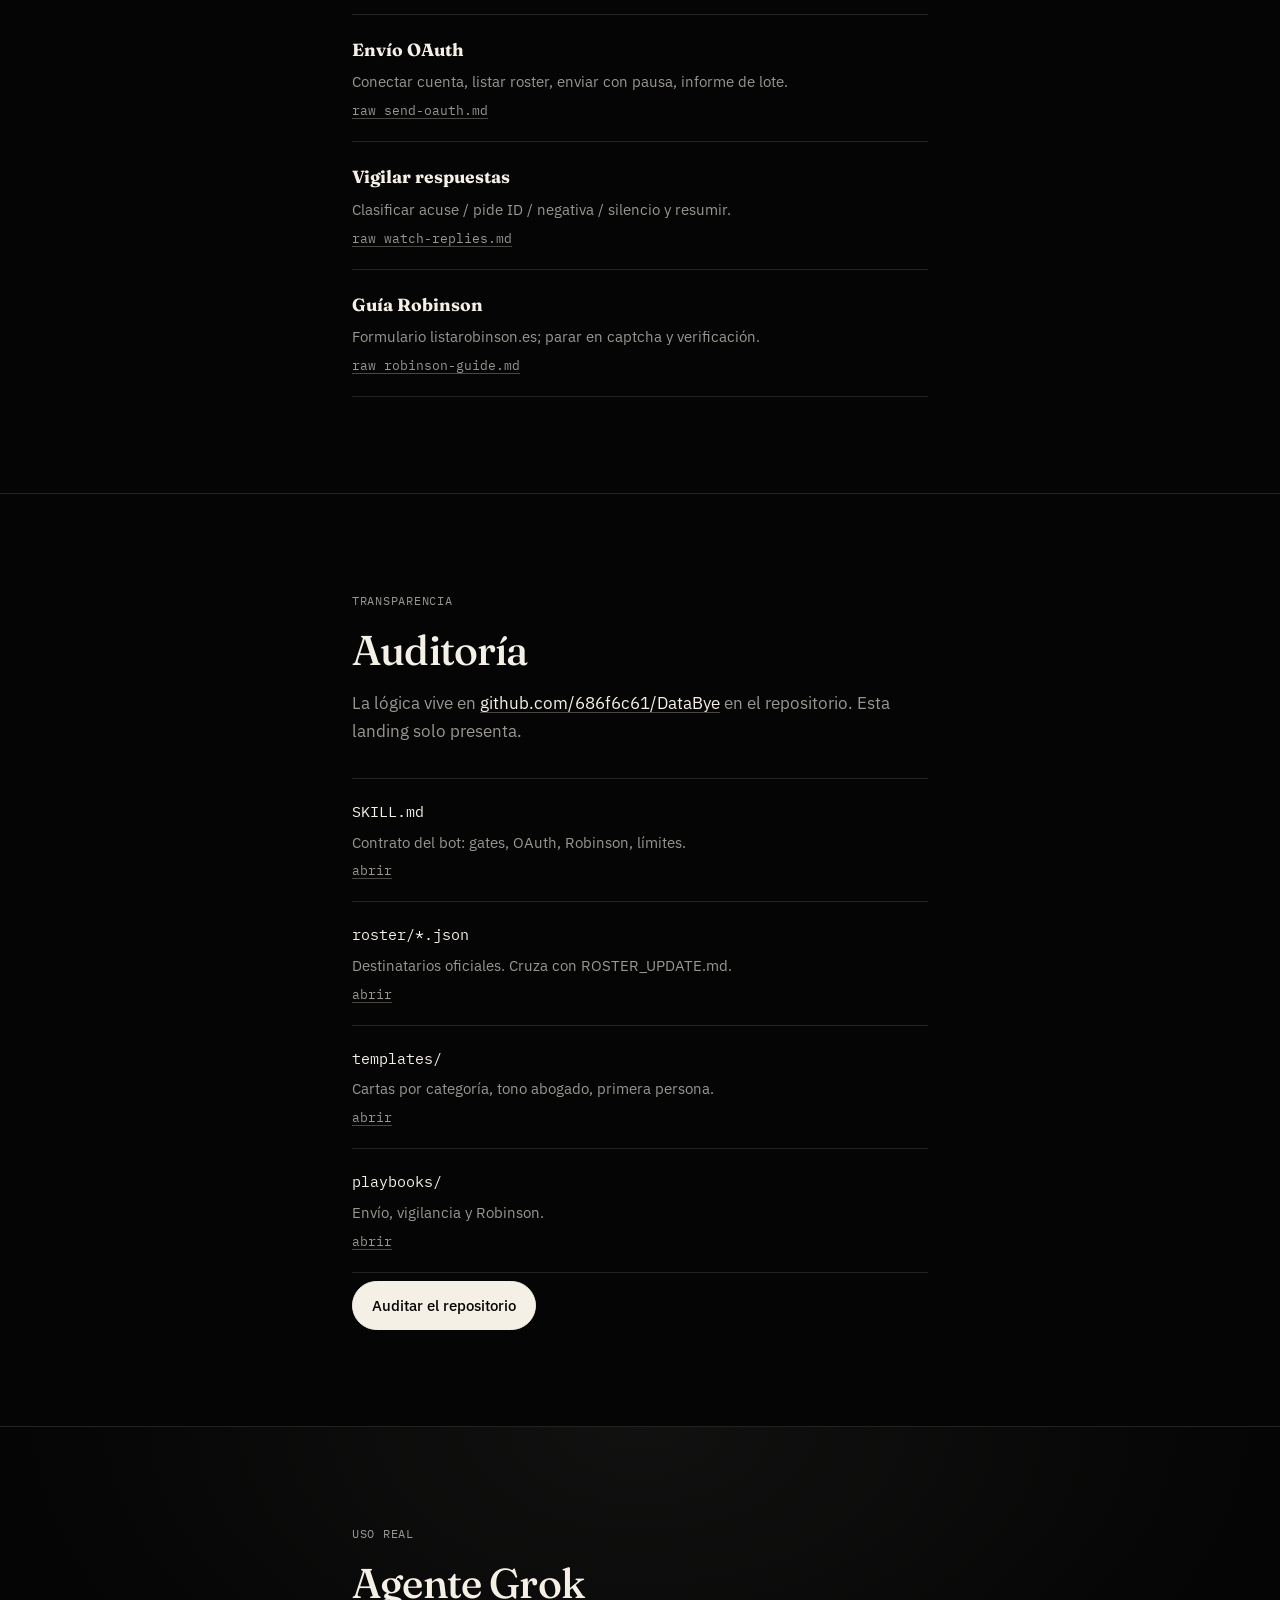
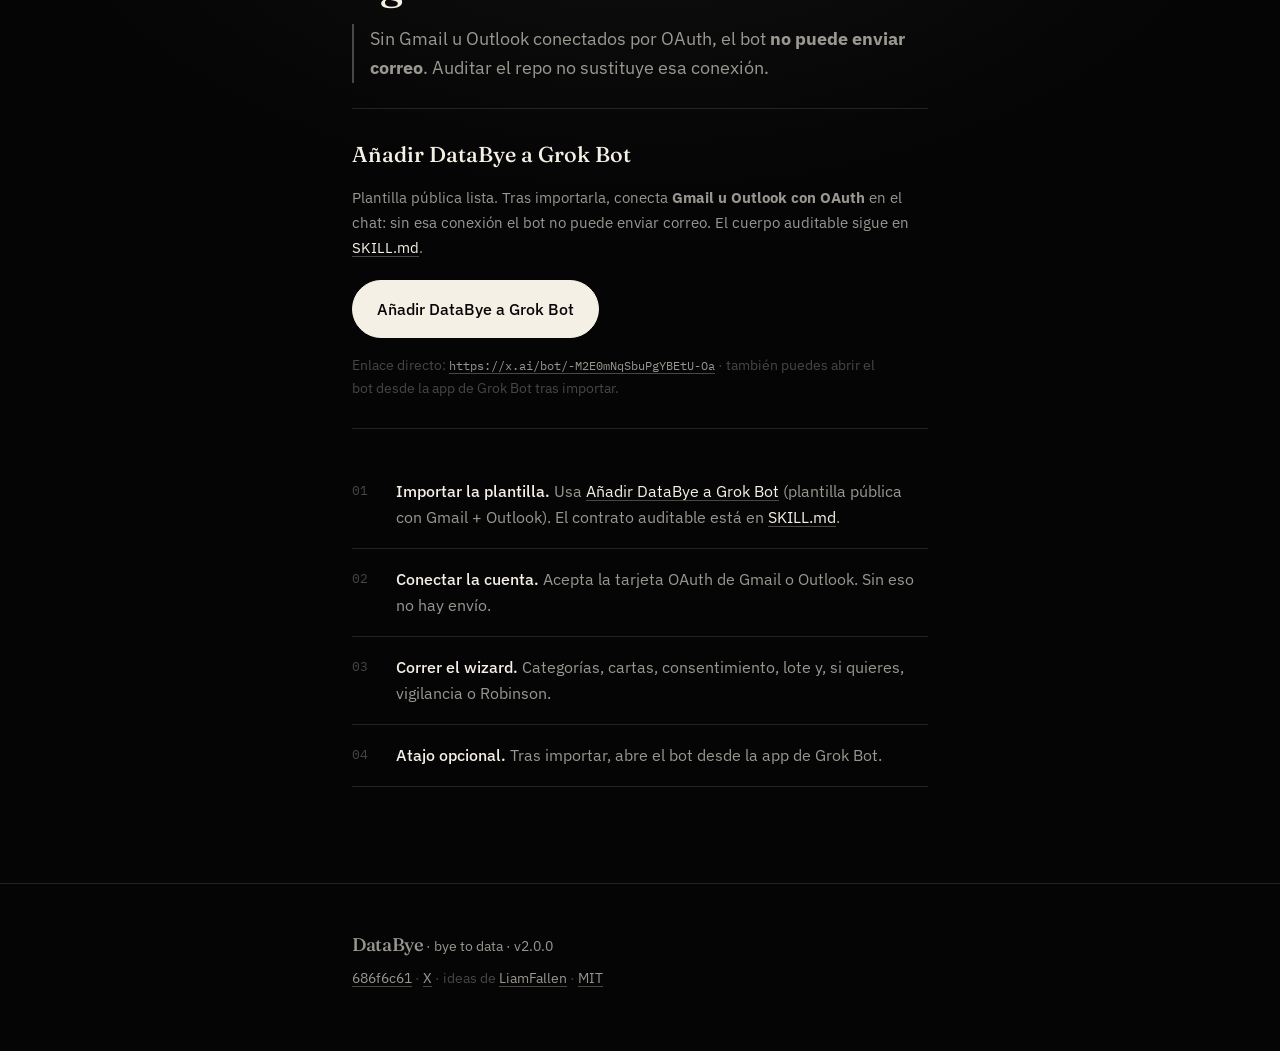
==== commit f7a4f917: "landing: quitar mención rama landing / main del footer" ====
--- a/index.html
+++ b/index.html
@@ -202,7 +202,7 @@
           <p class="section-lede">
             Intake de datos, categorías, cartas y Robinson. Misma pieza que
             <a href="https://github.com/686f6c61/DataBye/blob/main/wizard/wizard.html"><code>wizard/wizard.html</code></a>
-            en <code>main</code>.
+            en el repositorio.
           </p>
           <div class="cta-row">
             <a class="btn btn-primary" href="wizard.html" target="_blank" rel="noopener">Abrir wizard</a>
@@ -218,7 +218,7 @@
     <!-- 6. Flujos -->
     <section class="section" id="flujos">
       <div class="shell narrow">
-        <p class="kicker">Playbooks en main</p>
+        <p class="kicker">Playbooks</p>
         <h2>Flujos</h2>
         <p class="section-lede">Tres procedimientos en bruto. Para auditar o adaptar el bot.</p>
         <ul class="flows">
@@ -249,7 +249,7 @@
         <p class="section-lede">
           La lógica vive en
           <a href="https://github.com/686f6c61/DataBye">github.com/686f6c61/DataBye</a>
-          (rama <code>main</code>). Esta landing solo presenta.
+          en el repositorio. Esta landing solo presenta.
         </p>
         <ul class="audit">
           <li>
@@ -340,8 +340,7 @@
         · ideas de <a href="https://github.com/LiamFallen">LiamFallen</a>
         · <a href="https://github.com/686f6c61/DataBye/blob/main/LICENSE">MIT</a>
       </p>
-      <p class="footer-meta">sitio rama <code>landing</code> · código en <a href="https://github.com/686f6c61/DataBye">main</a></p>
-    </div>
+</div>
   </footer>
 </body>
 </html>
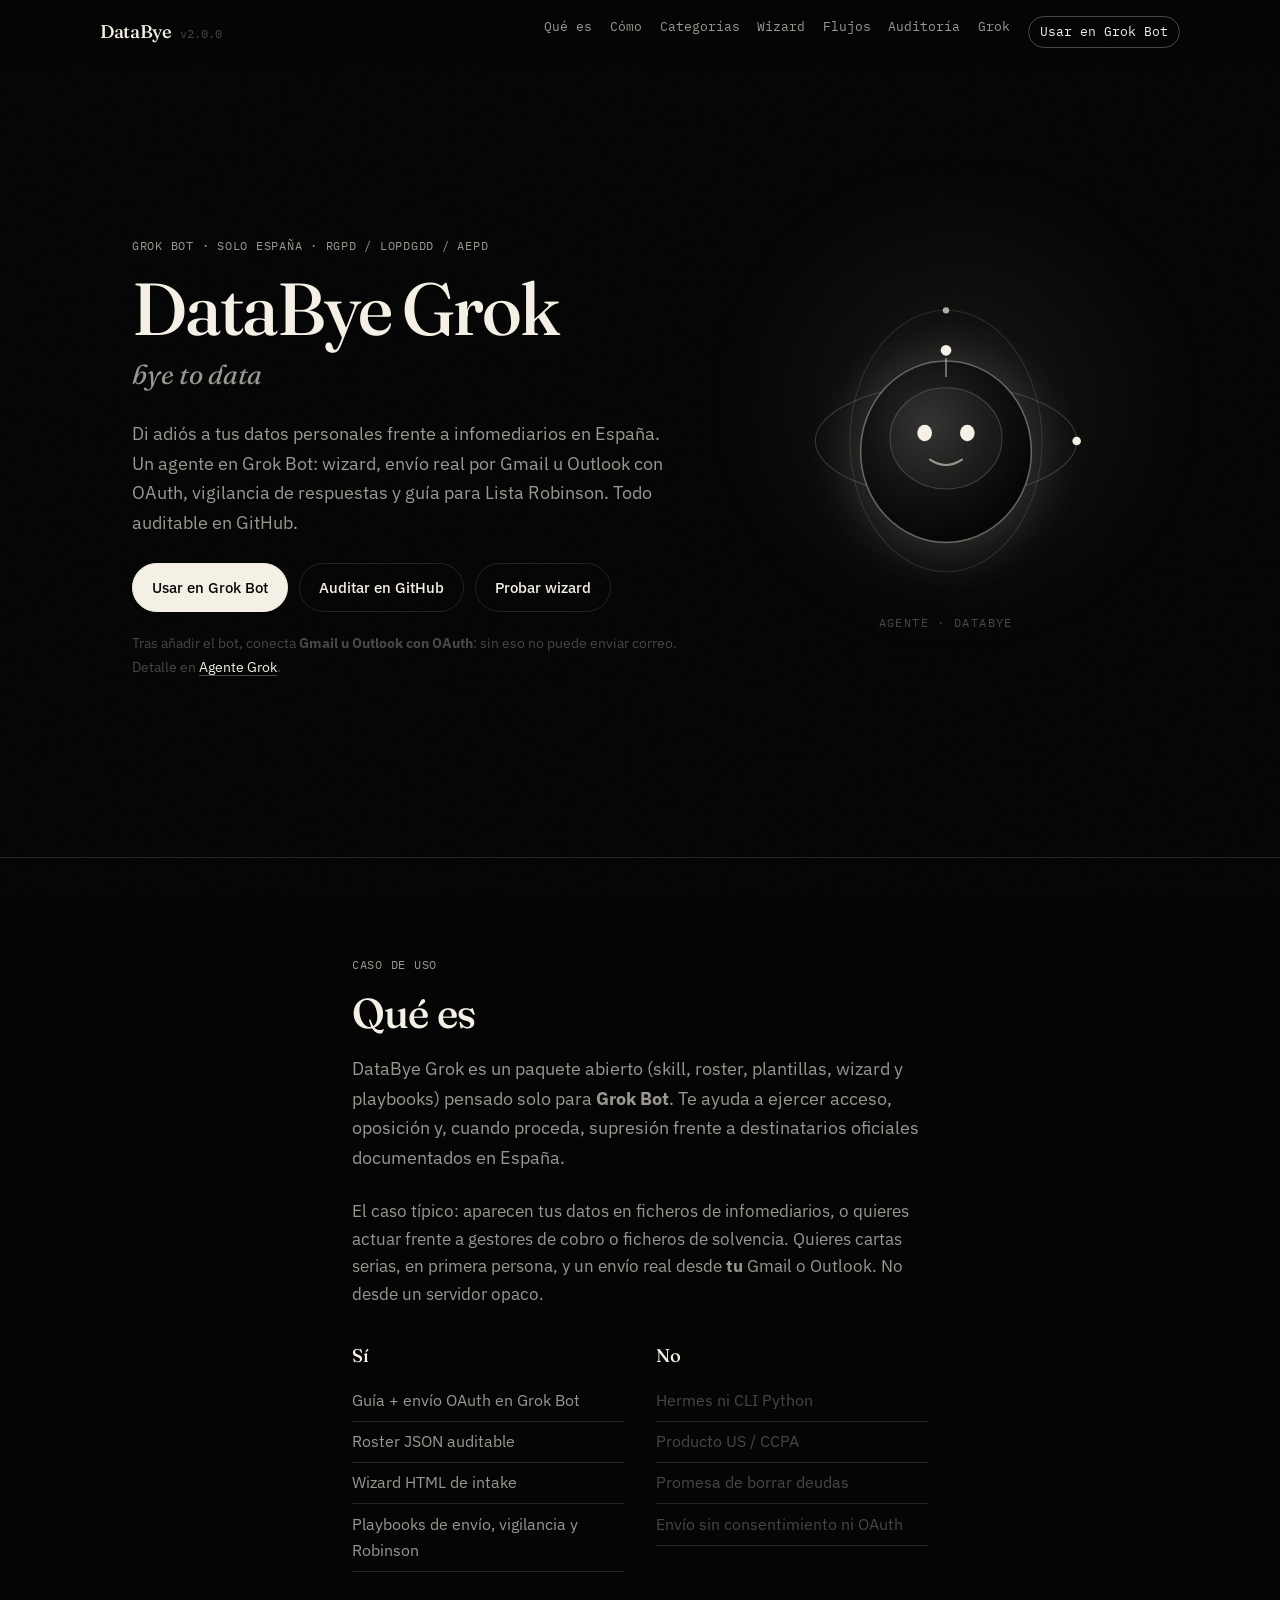
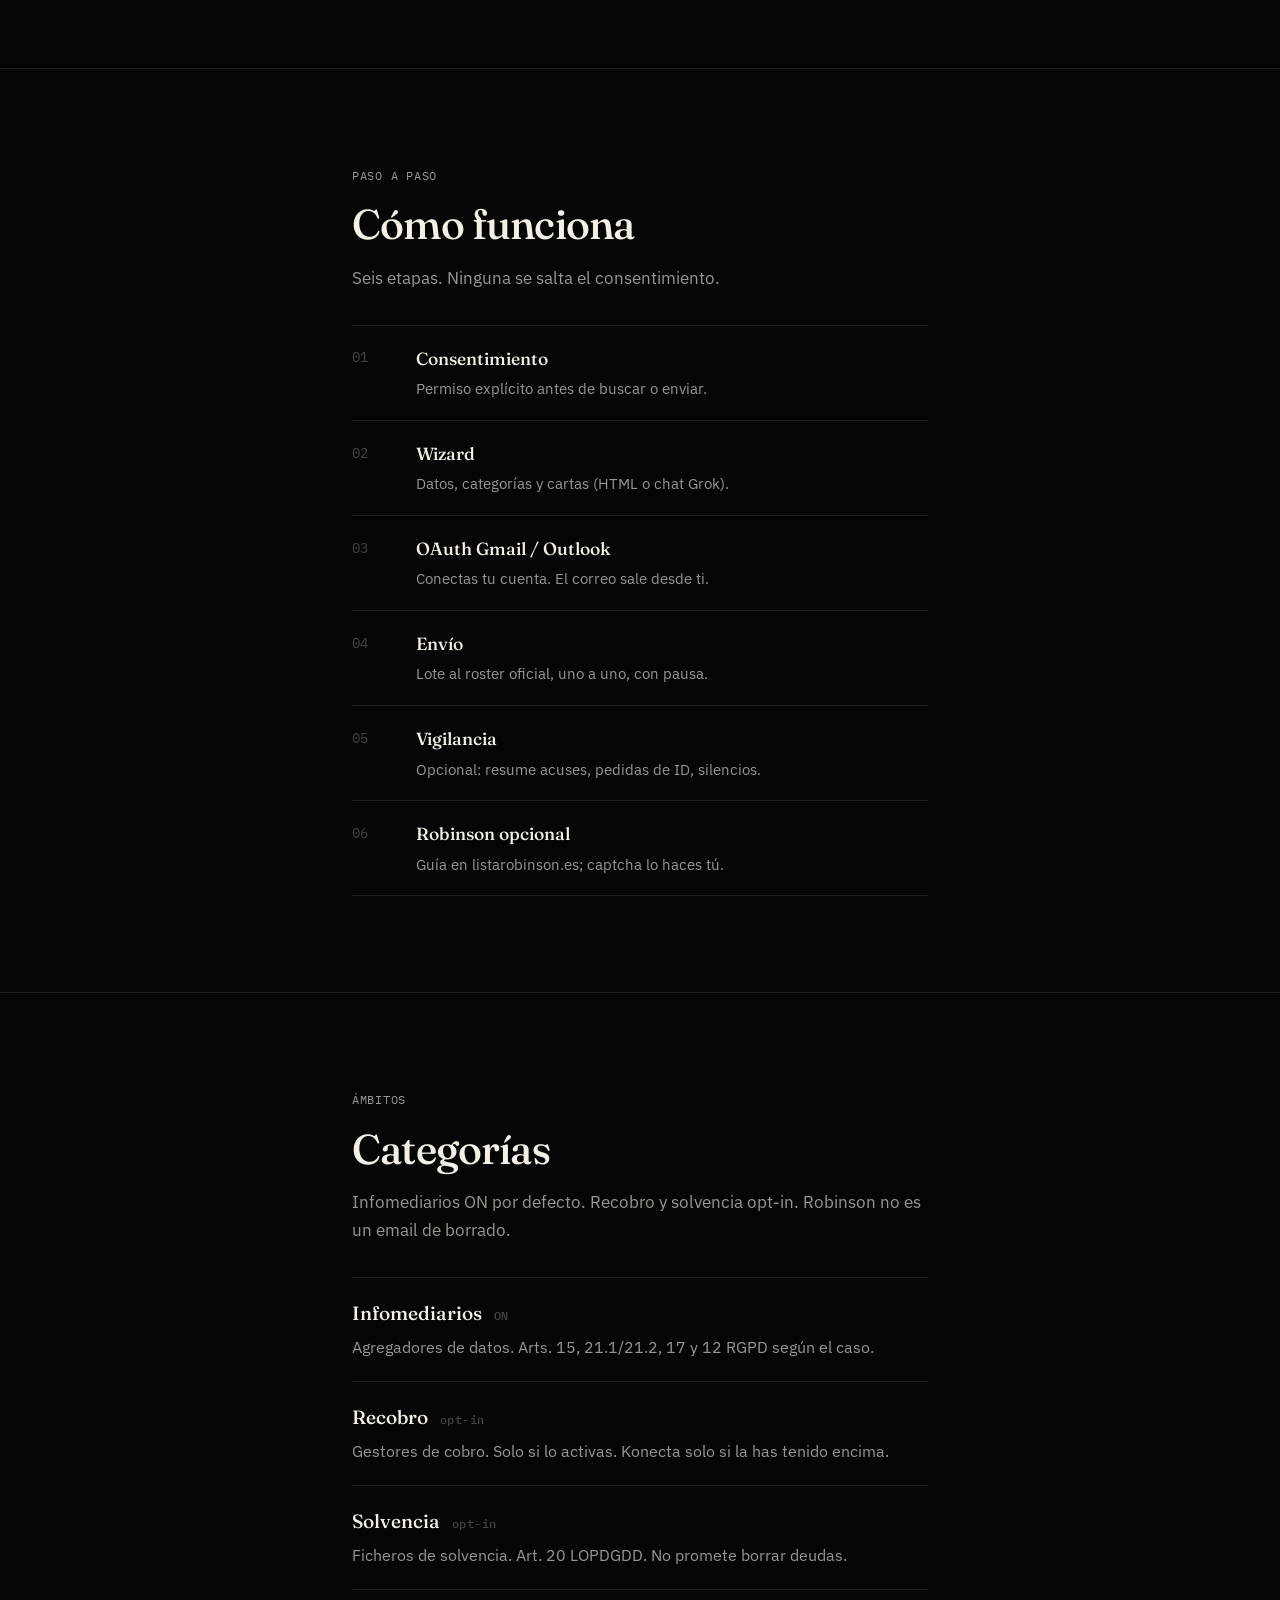
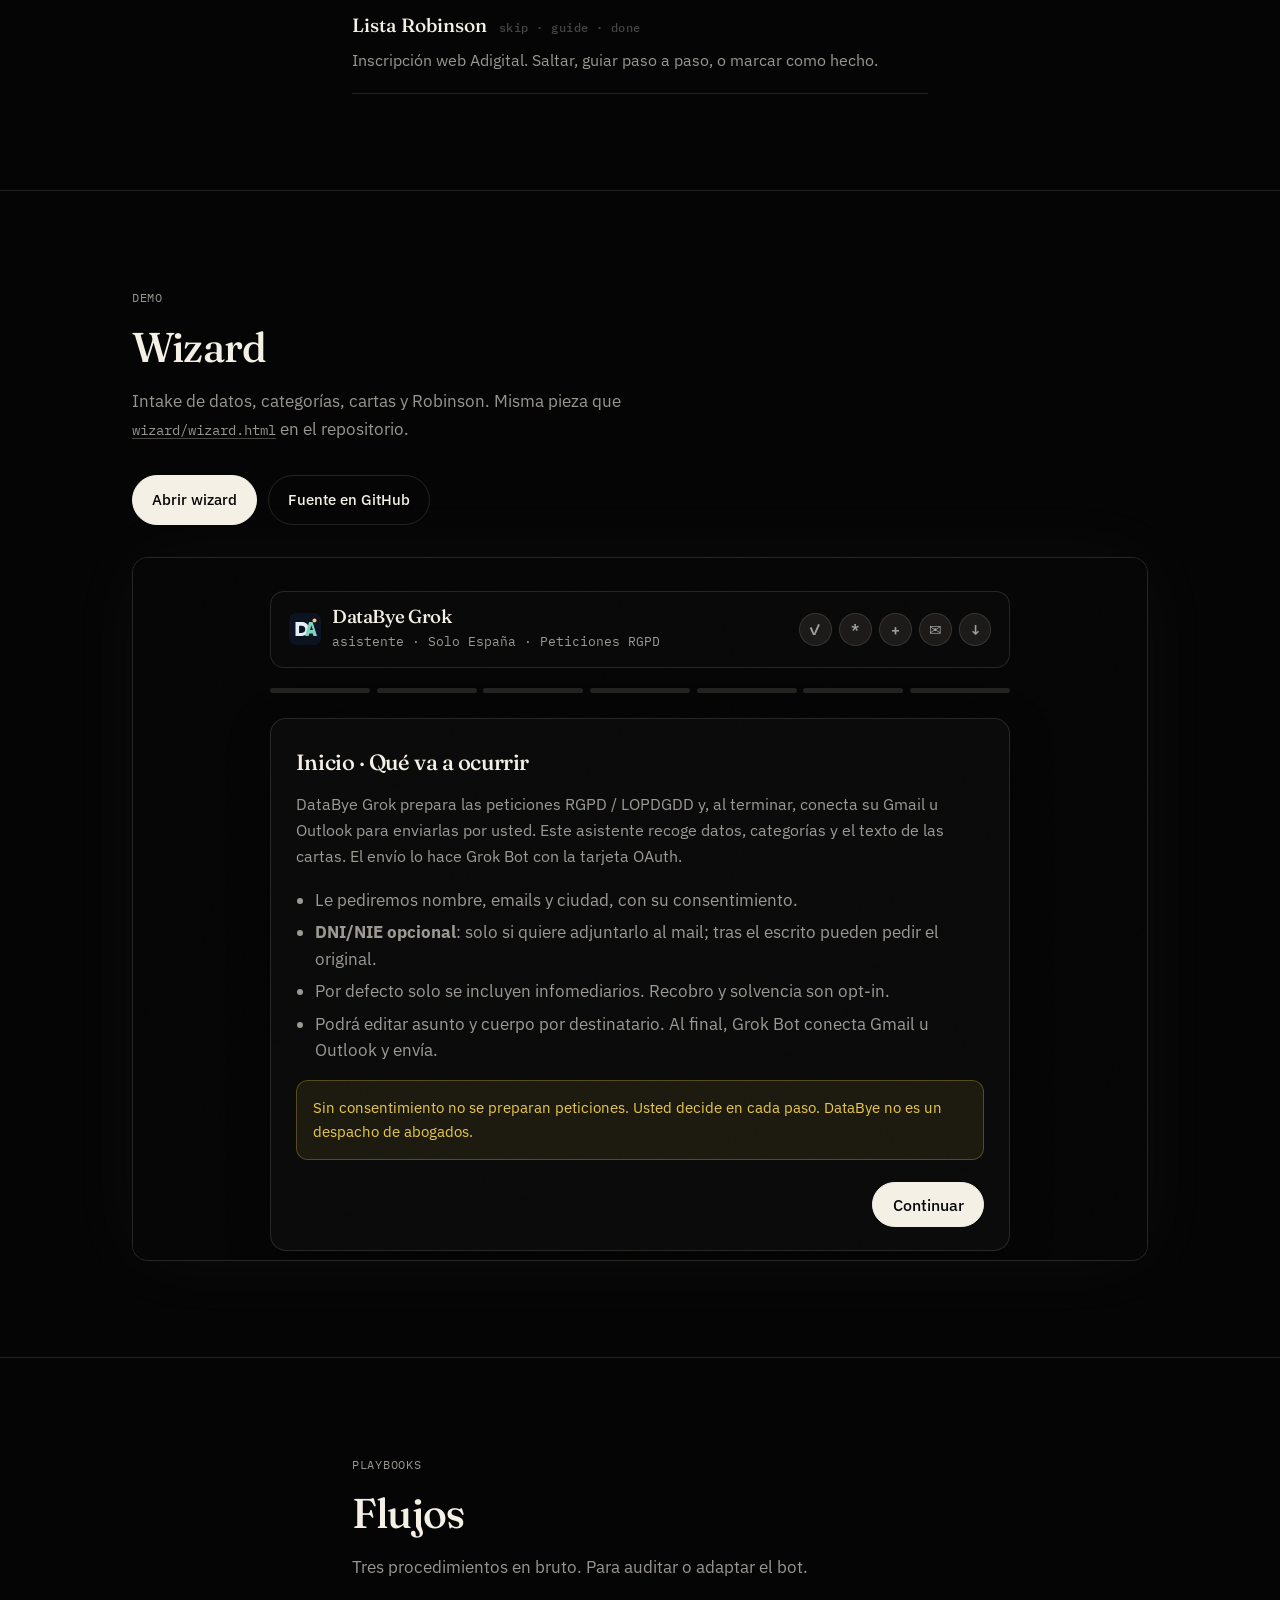
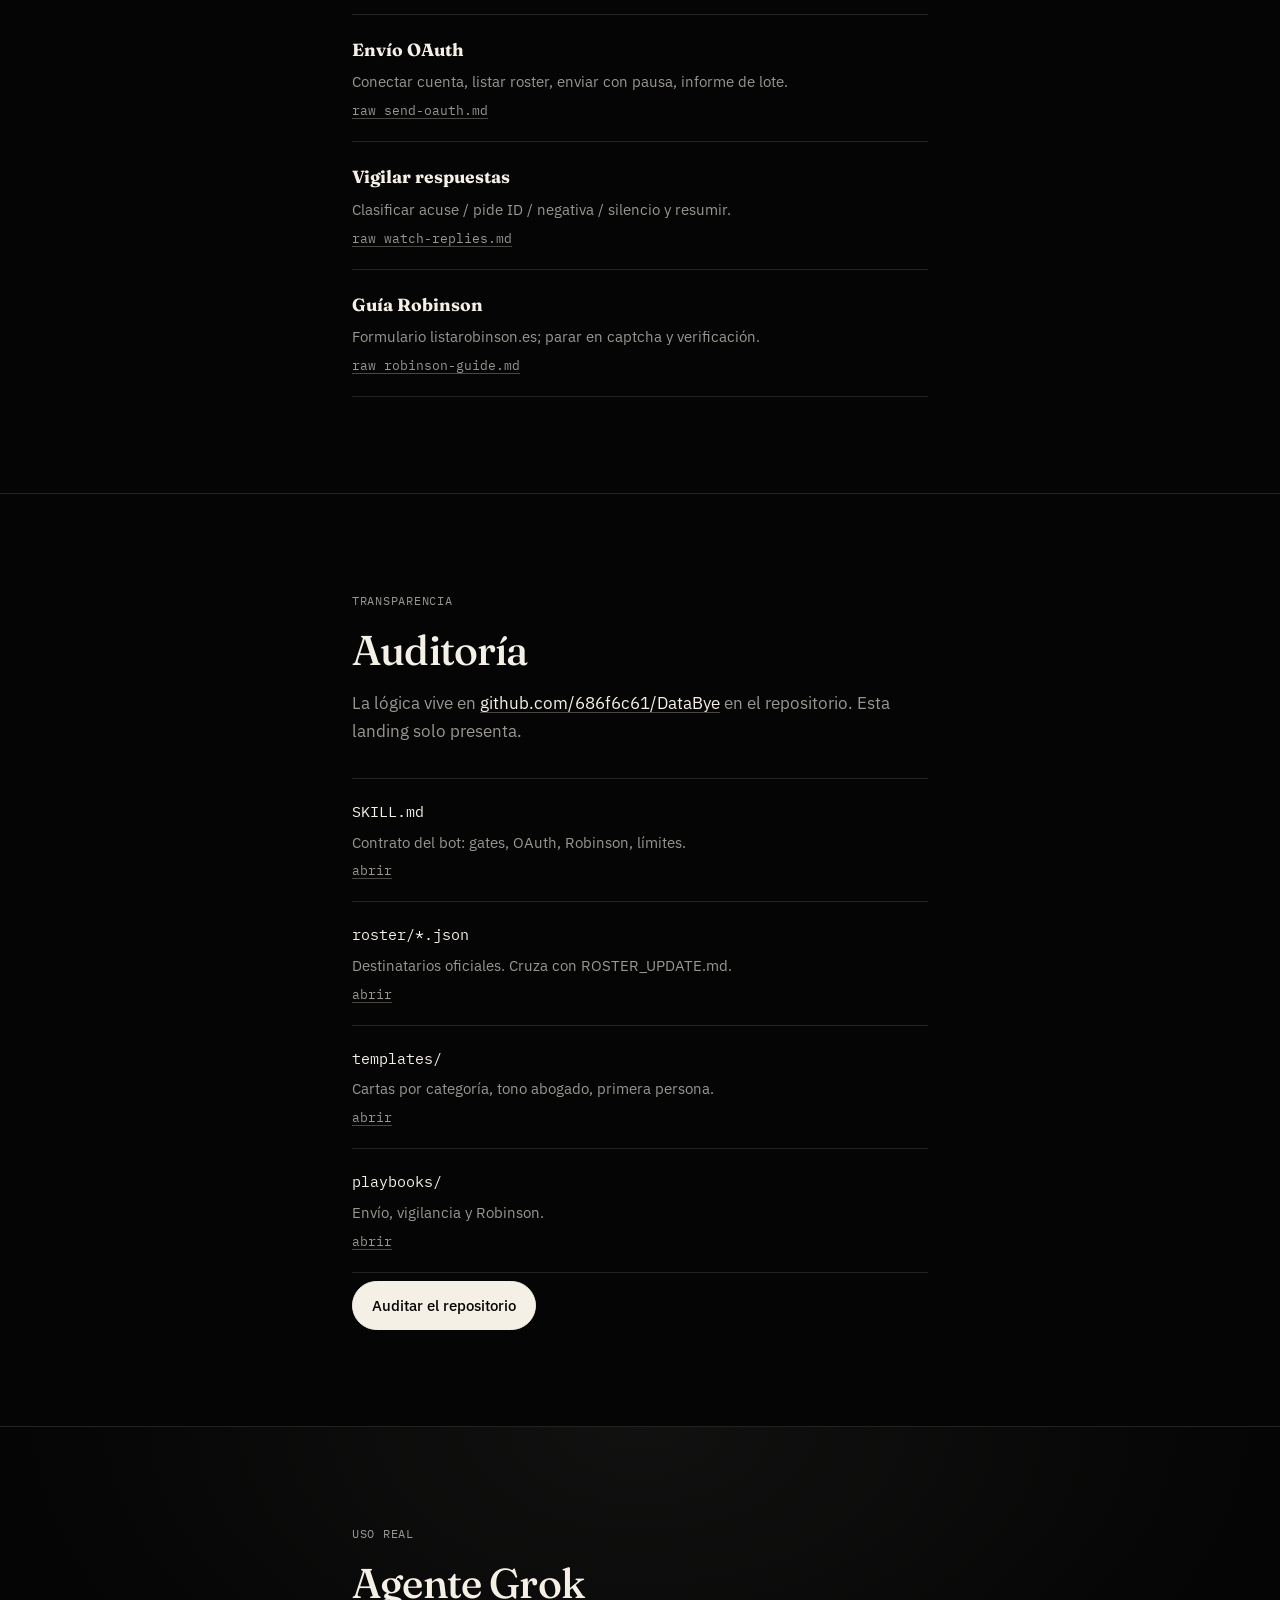
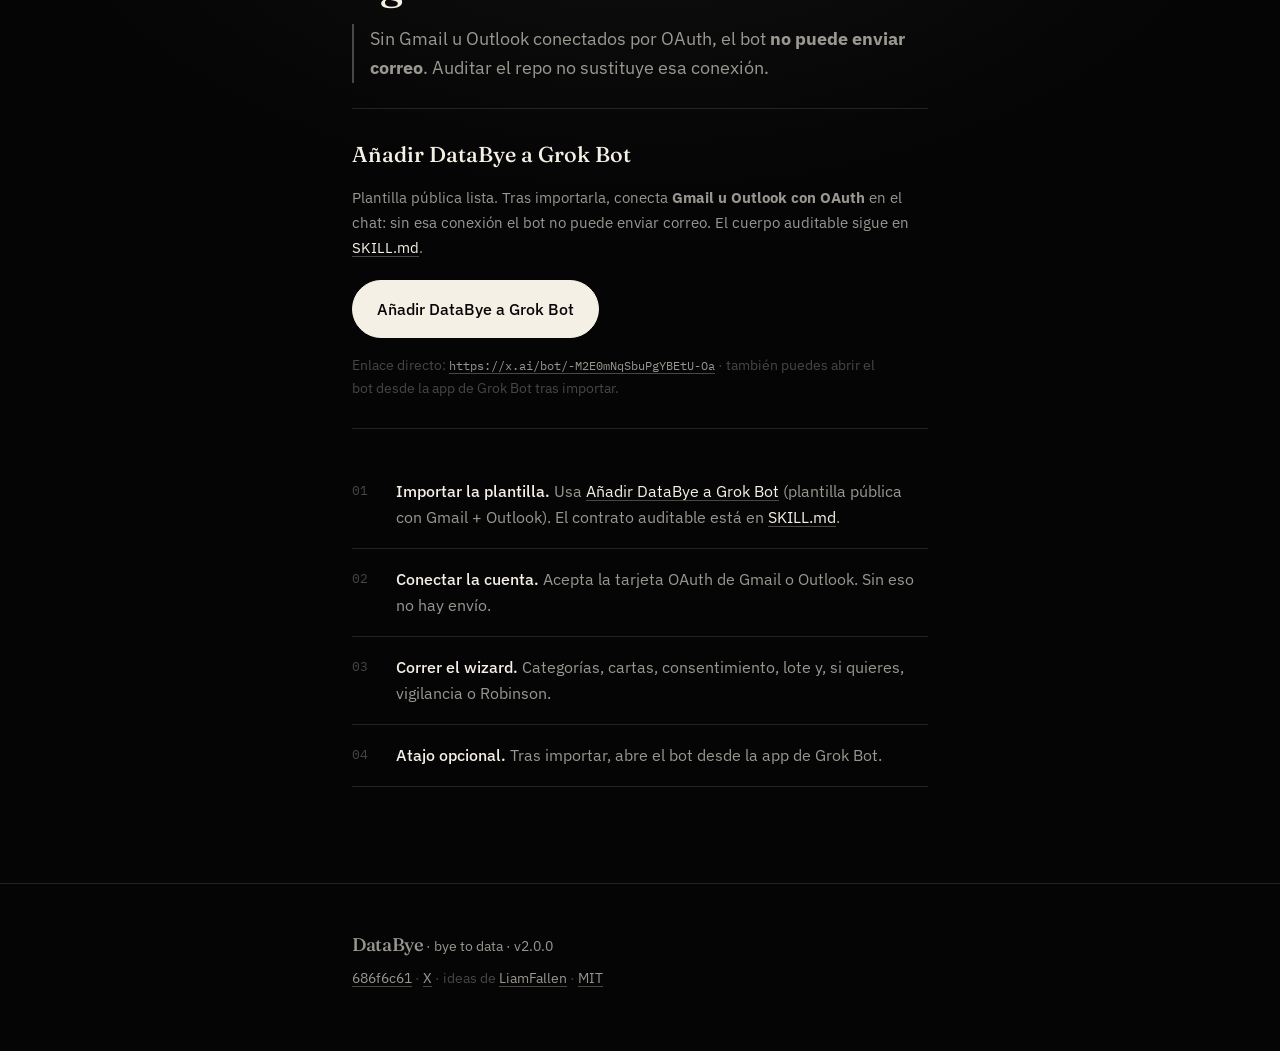
==== commit 8541845c: "wizard: unify cinematic Grok style with landing" ====
--- a/index.html
+++ b/index.html
@@ -340,7 +340,7 @@
         · ideas de <a href="https://github.com/LiamFallen">LiamFallen</a>
         · <a href="https://github.com/686f6c61/DataBye/blob/main/LICENSE">MIT</a>
       </p>
-</div>
+    </div>
   </footer>
 </body>
 </html>
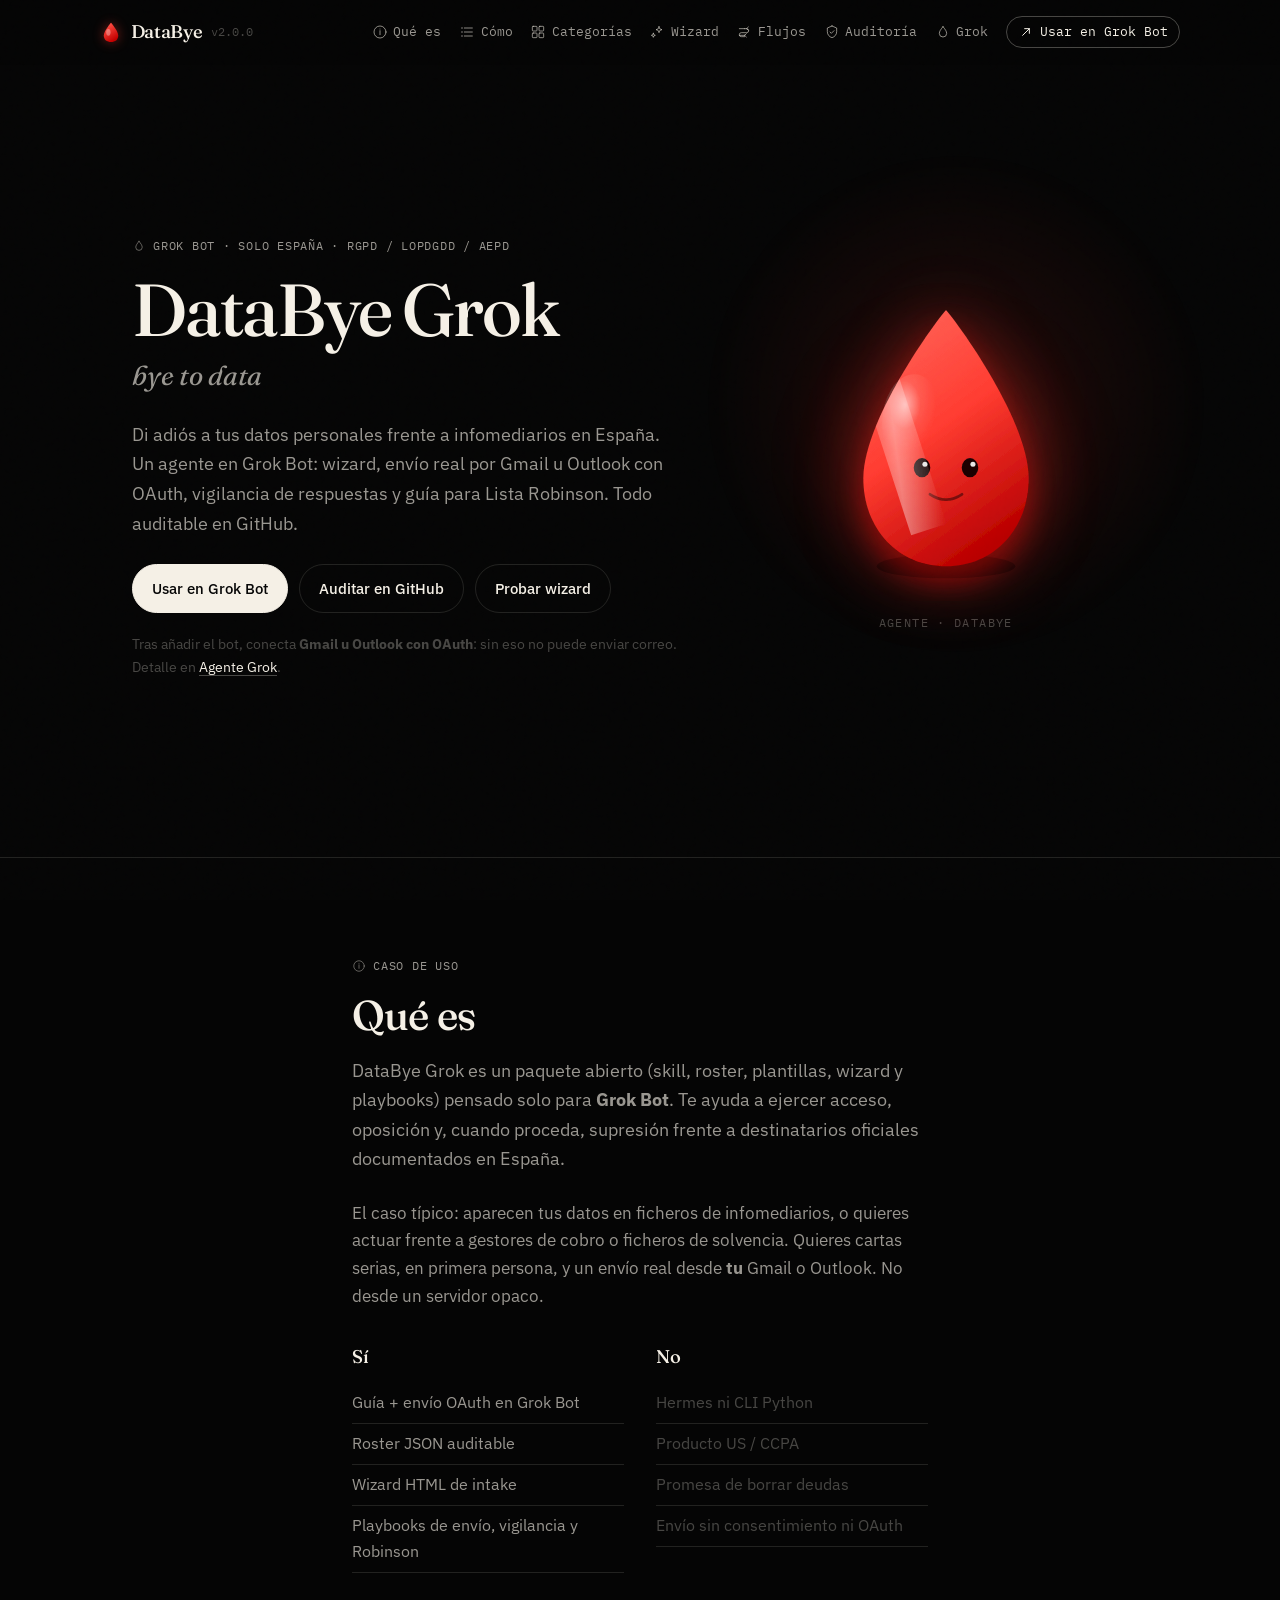
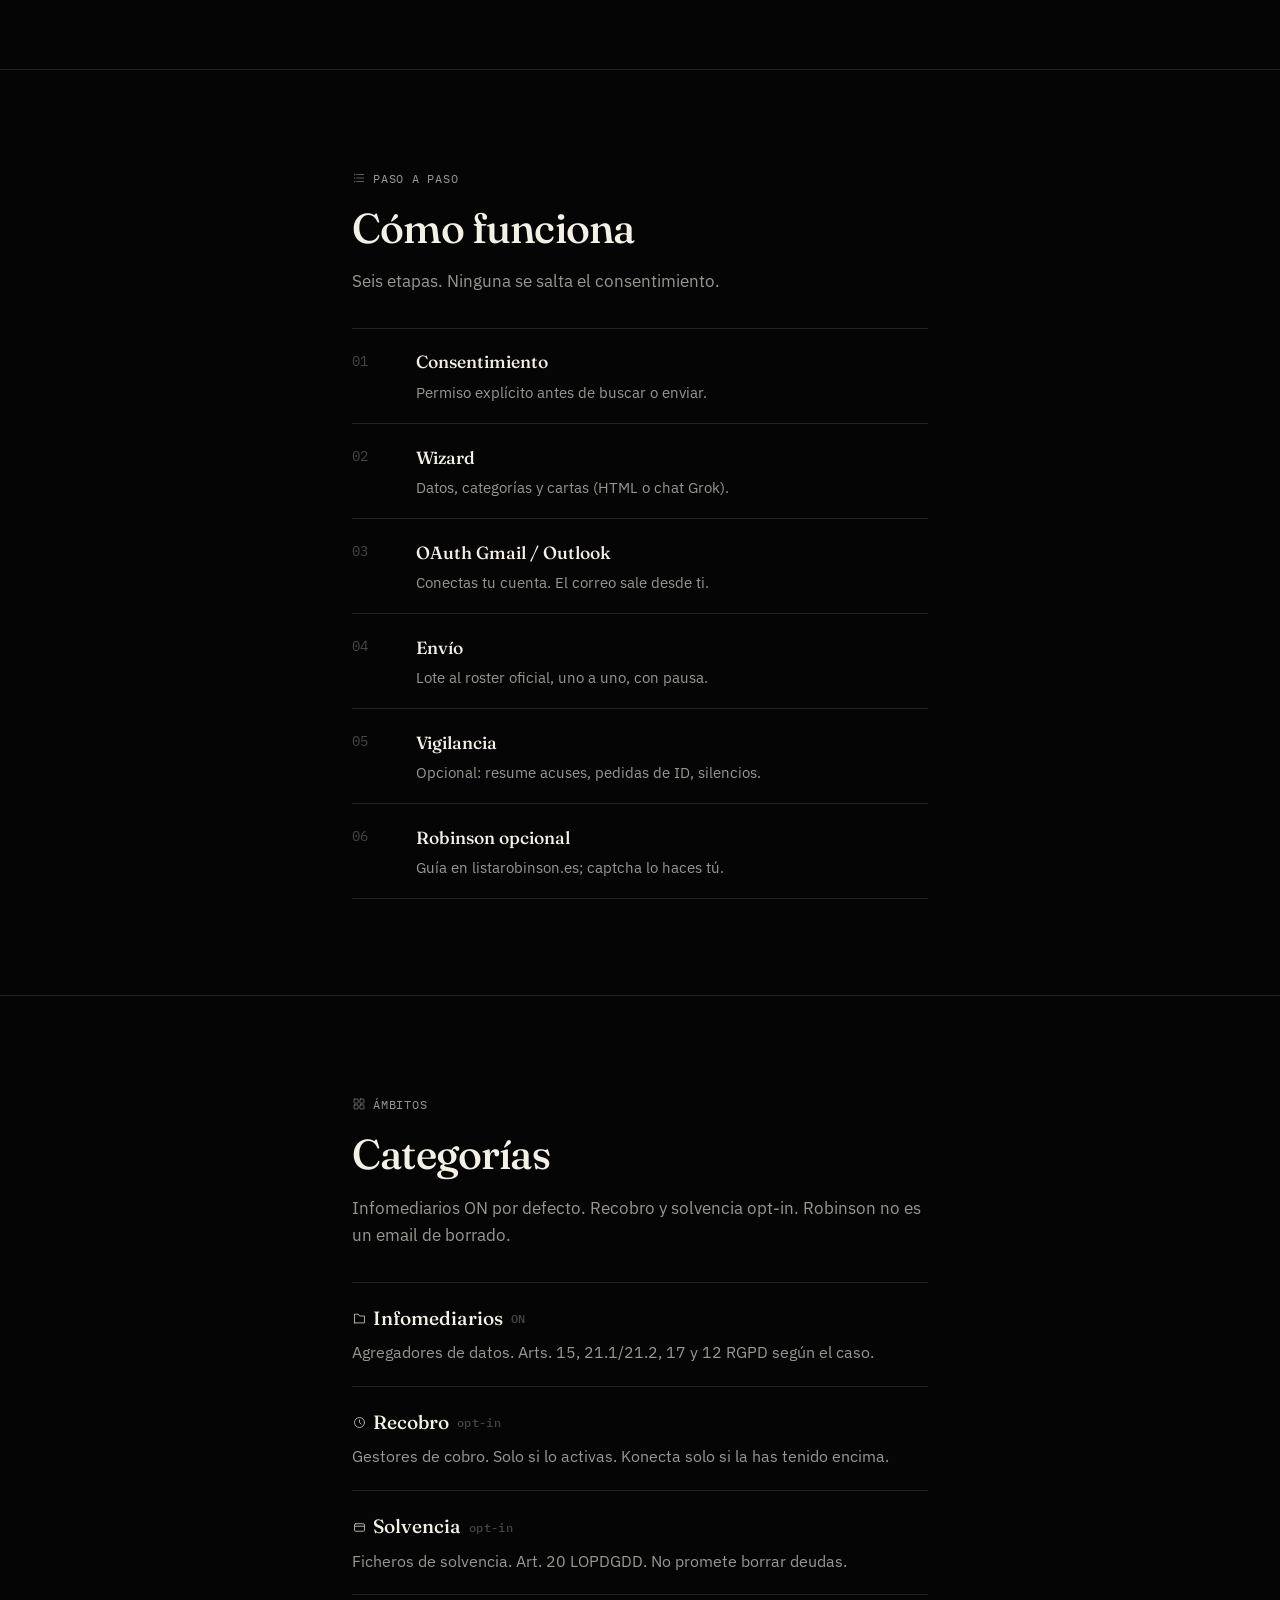
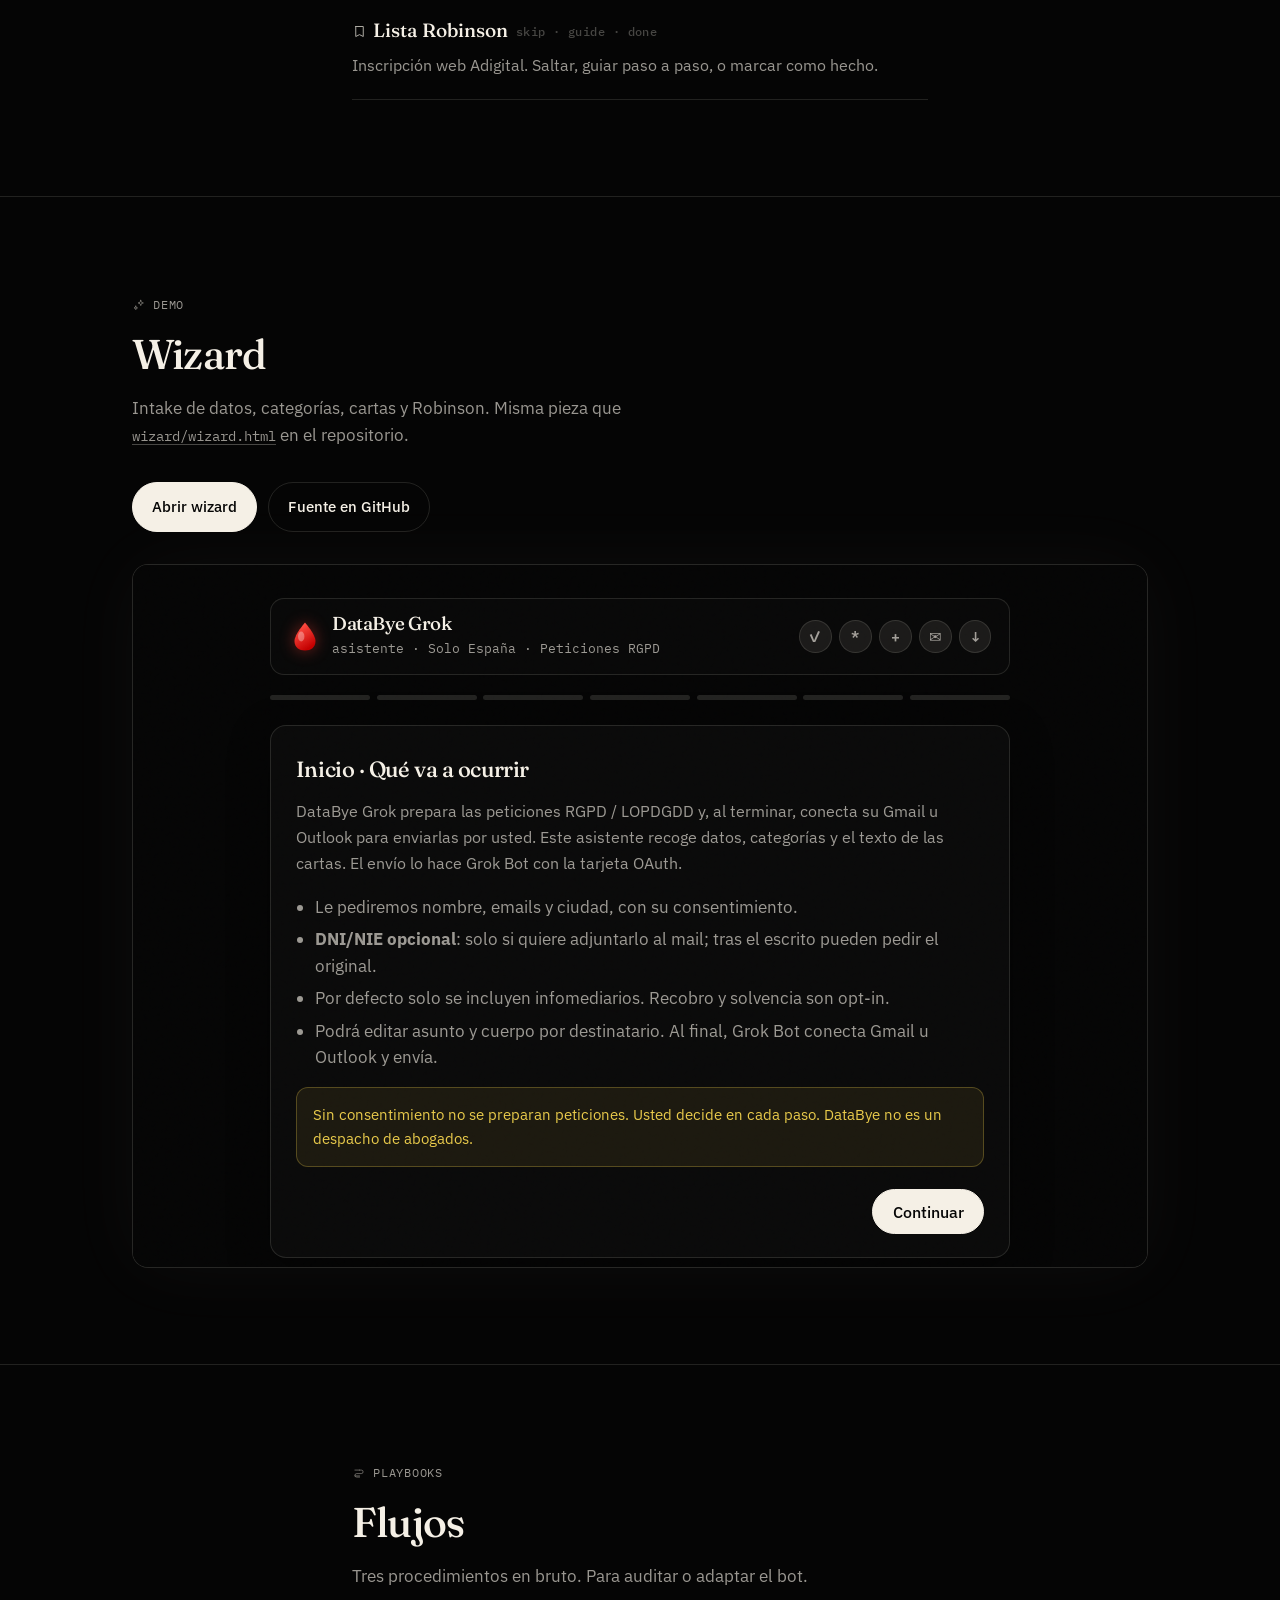
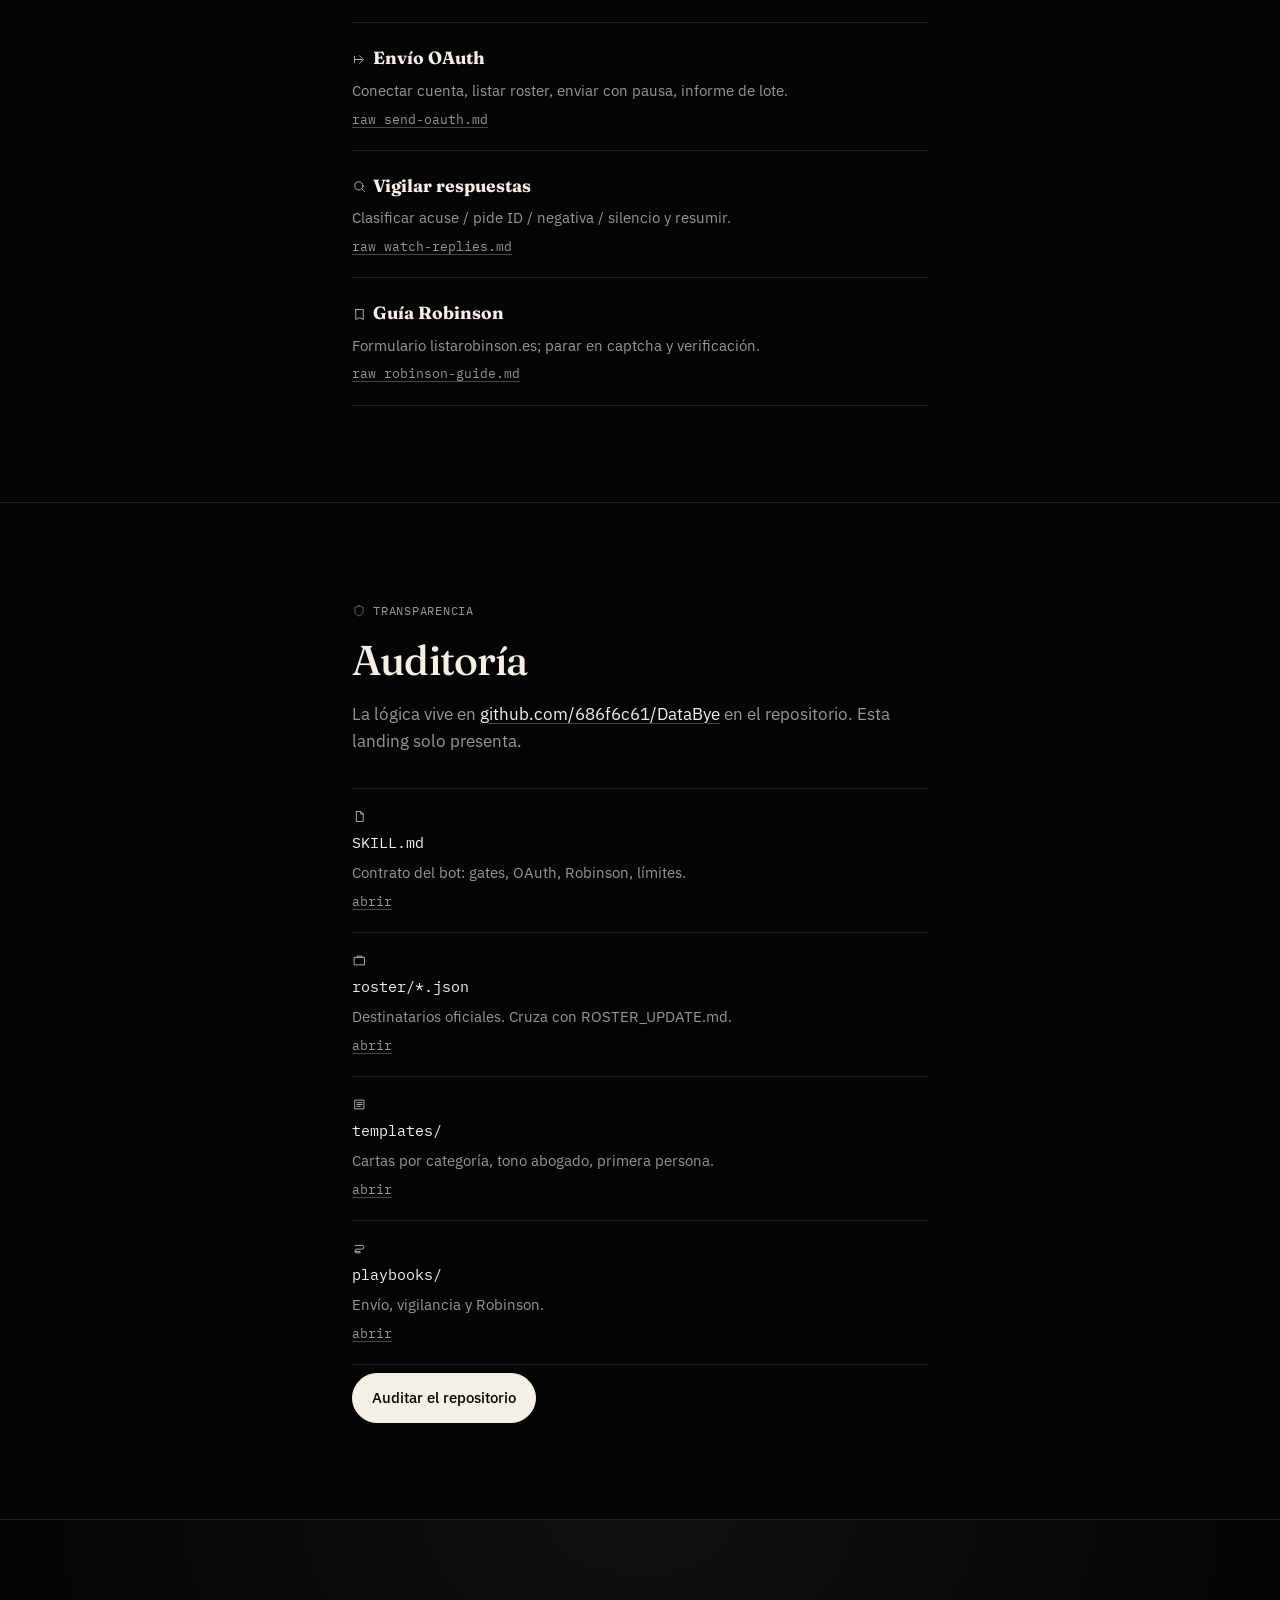
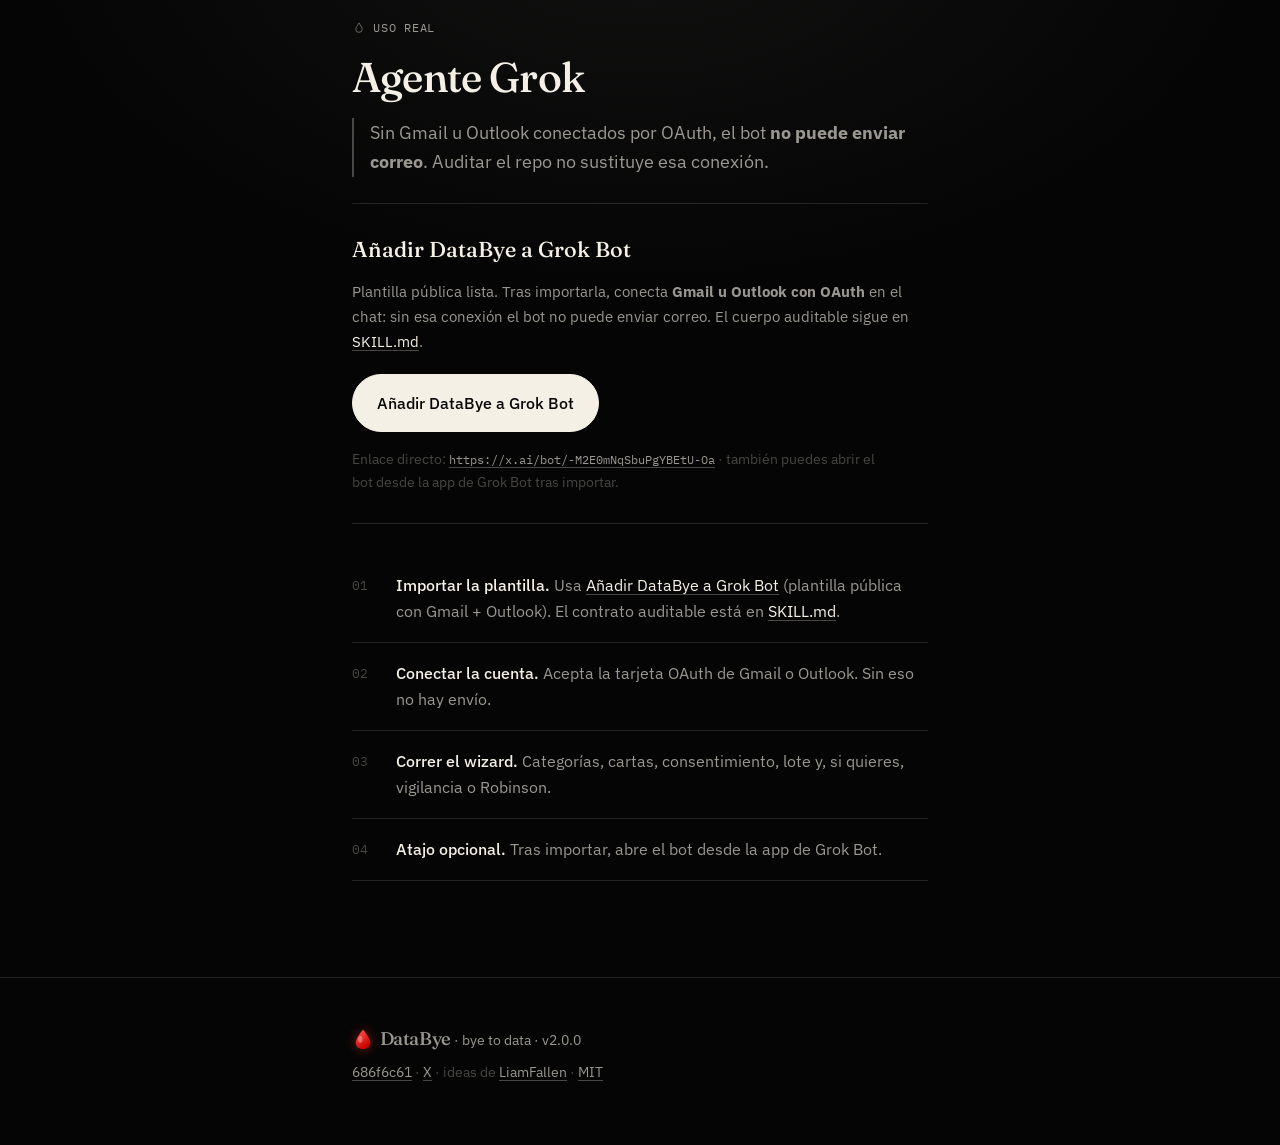
==== commit d095c43c: "landing: red animated teardrop agent, nav icons, brand mark Replace cream blob with original red got" ====
--- a/index.html
+++ b/index.html
@@ -23,19 +23,29 @@
   <header class="topbar">
     <div class="shell topbar-inner">
       <a class="brand" href="#hero">
+        <svg class="brand-drop" viewBox="0 0 32 32" aria-hidden="true" xmlns="http://www.w3.org/2000/svg">
+          <defs>
+            <linearGradient id="bdg" x1="30%" y1="10%" x2="70%" y2="90%">
+              <stop offset="0%" stop-color="#ff4d42"/>
+              <stop offset="100%" stop-color="#c40000"/>
+            </linearGradient>
+          </defs>
+          <path d="M16 2.5C16 2.5 5.5 14.5 5.5 21c0 6.35 4.7 9.5 10.5 9.5S26.5 27.35 26.5 21C26.5 14.5 16 2.5 16 2.5Z" fill="url(#bdg)"/>
+          <ellipse cx="12.2" cy="16.5" rx="3.2" ry="5" fill="#fff" fill-opacity=".32"/>
+        </svg>
         <span class="mark">DataBye</span>
         <span class="ver">v2.0.0</span>
       </a>
       <nav class="nav" aria-label="Secciones">
-        <a href="#que-es">Qué es</a>
-        <a href="#como-funciona">Cómo</a>
-        <a href="#categorias">Categorías</a>
-        <a href="#wizard">Wizard</a>
-        <a href="#flujos">Flujos</a>
-        <a href="#auditoria">Auditoría</a>
-        <a href="#agente-grok">Grok</a>
+        <a href="#que-es"><svg class="nav-ico" viewBox="0 0 24 24" aria-hidden="true" xmlns="http://www.w3.org/2000/svg"><circle cx="12" cy="12" r="9"/><path d="M12 10v6M12 7.5h.01"/></svg>Qué es</a>
+        <a href="#como-funciona"><svg class="nav-ico" viewBox="0 0 24 24" aria-hidden="true" xmlns="http://www.w3.org/2000/svg"><path d="M8 6h12M8 12h12M8 18h12"/><circle cx="4.5" cy="6" r="1.2" fill="currentColor" stroke="none"/><circle cx="4.5" cy="12" r="1.2" fill="currentColor" stroke="none"/><circle cx="4.5" cy="18" r="1.2" fill="currentColor" stroke="none"/></svg>Cómo</a>
+        <a href="#categorias"><svg class="nav-ico" viewBox="0 0 24 24" aria-hidden="true" xmlns="http://www.w3.org/2000/svg"><rect x="3.5" y="3.5" width="7" height="7" rx="1.2"/><rect x="13.5" y="3.5" width="7" height="7" rx="1.2"/><rect x="3.5" y="13.5" width="7" height="7" rx="1.2"/><rect x="13.5" y="13.5" width="7" height="7" rx="1.2"/></svg>Categorías</a>
+        <a href="#wizard"><svg class="nav-ico" viewBox="0 0 24 24" aria-hidden="true" xmlns="http://www.w3.org/2000/svg"><path d="M15 4l1.2 3.3L19.5 8.5l-3.3 1.2L15 13l-1.2-3.3L10.5 8.5l3.3-1.2L15 4z"/><path d="M6.5 14l.8 2.1L9.5 17l-2.2.8L6.5 20l-.8-2.2L3.5 17l2.2-.9L6.5 14z"/></svg>Wizard</a>
+        <a href="#flujos"><svg class="nav-ico" viewBox="0 0 24 24" aria-hidden="true" xmlns="http://www.w3.org/2000/svg"><path d="M5 7h8M5 17h8"/><path d="M13 7h3a3 3 0 010 6H8a3 3 0 000 6h5"/><path d="M16 7l2.5-2.5M16 7l2.5 2.5M13 17l2.5-2.5M13 17l2.5 2.5"/></svg>Flujos</a>
+        <a href="#auditoria"><svg class="nav-ico" viewBox="0 0 24 24" aria-hidden="true" xmlns="http://www.w3.org/2000/svg"><path d="M12 3l7 3v5.5c0 4.5-3 7.8-7 9-4-1.2-7-4.5-7-9V6l7-3z"/><path d="M9 12l2 2 4-4"/></svg>Auditoría</a>
+        <a href="#agente-grok"><svg class="nav-ico" viewBox="0 0 24 24" aria-hidden="true" xmlns="http://www.w3.org/2000/svg"><path d="M12 4c-3.5 4.2-5.5 7.2-5.5 10.2A5.5 5.5 0 0012 19.5a5.5 5.5 0 005.5-5.3C17.5 11.2 15.5 8.2 12 4z"/></svg>Grok</a>
         <!-- GROK_TEMPLATE_URL -->
-        <a class="nav-cta" href="https://x.ai/bot/-M2E0mNqSbuPgYBEtU-Oa">Usar en Grok Bot</a>
+        <a class="nav-cta" href="https://x.ai/bot/-M2E0mNqSbuPgYBEtU-Oa"><svg class="nav-ico" viewBox="0 0 24 24" aria-hidden="true" xmlns="http://www.w3.org/2000/svg"><path d="M7 17L17 7M10 7h7v7"/></svg>Usar en Grok Bot</a>
       </nav>
     </div>
   </header>
@@ -46,7 +56,7 @@
     <section class="hero" id="hero">
       <div class="shell hero-grid">
         <div class="hero-copy">
-          <p class="kicker">Grok Bot · solo España · RGPD / LOPDGDD / AEPD</p>
+          <p class="kicker"><svg class="kicker-ico" viewBox="0 0 24 24" aria-hidden="true" xmlns="http://www.w3.org/2000/svg"><path d="M12 4c-3.5 4.2-5.5 7.2-5.5 10.2A5.5 5.5 0 0012 19.5a5.5 5.5 0 005.5-5.3C17.5 11.2 15.5 8.2 12 4z"/></svg>Grok Bot · solo España · RGPD / LOPDGDD / AEPD</p>
           <h1>DataBye Grok</h1>
           <p class="tagline">bye to data</p>
           <p class="lede">
@@ -69,40 +79,43 @@
         <div class="hero-agent" aria-hidden="true">
           <div class="agent-glow"></div>
           <svg class="agent" viewBox="0 0 240 240" xmlns="http://www.w3.org/2000/svg" role="img">
-            <title>Agente DataBye</title>
-            <!-- orbit rings -->
-            <g class="orbits">
-              <ellipse cx="120" cy="120" rx="98" ry="42" fill="none" stroke="rgba(245,240,230,0.18)" stroke-width="0.8"/>
-              <ellipse cx="120" cy="120" rx="72" ry="98" fill="none" stroke="rgba(245,240,230,0.12)" stroke-width="0.8"/>
-              <circle class="orbit-dot" cx="218" cy="120" r="3.2" fill="#f5f0e6"/>
-              <circle class="orbit-dot orbit-dot-2" cx="120" cy="22" r="2.4" fill="rgba(245,240,230,0.7)"/>
-            </g>
-            <!-- soft blob body -->
-            <g class="blob">
-              <defs>
-                <radialGradient id="blobGrad" cx="40%" cy="35%" r="65%">
-                  <stop offset="0%" stop-color="#2a2a2a"/>
-                  <stop offset="55%" stop-color="#121212"/>
-                  <stop offset="100%" stop-color="#050505"/>
-                </radialGradient>
-                <filter id="soft" x="-20%" y="-20%" width="140%" height="140%">
-                  <feGaussianBlur stdDeviation="1.2"/>
-                </filter>
-              </defs>
-              <ellipse cx="120" cy="128" rx="64" ry="68" fill="url(#blobGrad)" stroke="rgba(245,240,230,0.35)" stroke-width="1.2"/>
-              <!-- face plane -->
-              <ellipse cx="120" cy="118" rx="42" ry="38" fill="rgba(245,240,230,0.04)" stroke="rgba(245,240,230,0.2)" stroke-width="0.8"/>
-              <!-- eyes -->
+            <title>Agente DataBye · gota roja</title>
+            <defs>
+              <linearGradient id="dropFill" x1="32%" y1="8%" x2="72%" y2="95%">
+                <stop offset="0%" stop-color="#ff5a4f"/>
+                <stop offset="42%" stop-color="#ff3b30"/>
+                <stop offset="100%" stop-color="#b80000"/>
+              </linearGradient>
+              <radialGradient id="dropSpec" cx="36%" cy="30%" r="48%">
+                <stop offset="0%" stop-color="#ffffff" stop-opacity="0.58"/>
+                <stop offset="50%" stop-color="#ffffff" stop-opacity="0.1"/>
+                <stop offset="100%" stop-color="#ffffff" stop-opacity="0"/>
+              </radialGradient>
+              <linearGradient id="sheenGrad" x1="0%" y1="0%" x2="100%" y2="100%">
+                <stop offset="0%" stop-color="#fff" stop-opacity="0"/>
+                <stop offset="45%" stop-color="#fff" stop-opacity="0.45"/>
+                <stop offset="100%" stop-color="#fff" stop-opacity="0"/>
+              </linearGradient>
+              <clipPath id="dropClip">
+                <path d="M120 22C118.5 22 58 102 58 148c0 38 26 66 62 66s62-28 62-66C182 102 121.5 22 120 22Z"/>
+              </clipPath>
+              <filter id="dropSoft" x="-25%" y="-15%" width="150%" height="150%">
+                <feDropShadow dx="0" dy="12" stdDeviation="10" flood-color="#e10600" flood-opacity="0.4"/>
+              </filter>
+            </defs>
+            <ellipse class="drop-ground" cx="120" cy="214" rx="52" ry="9" fill="rgba(0,0,0,0.4)"/>
+            <g class="drop-body" filter="url(#dropSoft)">
+              <path d="M120 22C118.5 22 58 102 58 148c0 38 26 66 62 66s62-28 62-66C182 102 121.5 22 120 22Z" fill="url(#dropFill)"/>
+              <ellipse cx="96" cy="108" rx="24" ry="38" fill="url(#dropSpec)"/>
               <g class="eyes">
-                <ellipse class="eye" cx="104" cy="114" rx="5.5" ry="6.2" fill="#f5f0e6"/>
-                <ellipse class="eye" cx="136" cy="114" rx="5.5" ry="6.2" fill="#f5f0e6"/>
+                <ellipse class="eye" cx="102" cy="140" rx="6.2" ry="7.2" fill="#1a0505"/>
+                <ellipse class="eye" cx="138" cy="140" rx="6.2" ry="7.2" fill="#1a0505"/>
+                <circle cx="104.2" cy="137.5" r="1.9" fill="#fff" opacity="0.9"/>
+                <circle cx="140.2" cy="137.5" r="1.9" fill="#fff" opacity="0.9"/>
               </g>
-              <!-- soft mouth line -->
-              <path d="M108 134 Q120 142 132 134" fill="none" stroke="rgba(245,240,230,0.55)" stroke-width="1.6" stroke-linecap="round"/>
-              <!-- antenna / spark -->
-              <g class="spark">
-                <line x1="120" y1="58" x2="120" y2="72" stroke="rgba(245,240,230,0.5)" stroke-width="1.2"/>
-                <circle cx="120" cy="52" r="4" fill="#f5f0e6"/>
+              <path d="M108 160 Q120 168 132 160" fill="none" stroke="rgba(26,5,5,0.5)" stroke-width="2.1" stroke-linecap="round"/>
+              <g class="sheen" clip-path="url(#dropClip)">
+                <rect x="70" y="40" width="28" height="150" fill="url(#sheenGrad)" opacity="0.85" transform="rotate(-18 84 115)"/>
               </g>
             </g>
           </svg>
@@ -114,7 +127,7 @@
     <!-- 2. Qué es -->
     <section class="section" id="que-es">
       <div class="shell narrow">
-        <p class="kicker">Caso de uso</p>
+        <p class="kicker"><svg class="kicker-ico" viewBox="0 0 24 24" aria-hidden="true" xmlns="http://www.w3.org/2000/svg"><circle cx="12" cy="12" r="9"/><path d="M12 10v6M12 7.5h.01"/></svg>Caso de uso</p>
         <h2>Qué es</h2>
         <p class="lede-block">
           DataBye Grok es un paquete abierto (skill, roster, plantillas, wizard y playbooks)
@@ -152,7 +165,7 @@
     <!-- 3. Cómo funciona -->
     <section class="section" id="como-funciona">
       <div class="shell narrow">
-        <p class="kicker">Paso a paso</p>
+        <p class="kicker"><svg class="kicker-ico" viewBox="0 0 24 24" aria-hidden="true" xmlns="http://www.w3.org/2000/svg"><path d="M8 6h12M8 12h12M8 18h12"/><circle cx="4.5" cy="6" r="1.2" fill="currentColor" stroke="none"/><circle cx="4.5" cy="12" r="1.2" fill="currentColor" stroke="none"/><circle cx="4.5" cy="18" r="1.2" fill="currentColor" stroke="none"/></svg>Paso a paso</p>
         <h2>Cómo funciona</h2>
         <p class="section-lede">Seis etapas. Ninguna se salta el consentimiento.</p>
         <ol class="steps">
@@ -169,24 +182,24 @@
     <!-- 4. Categorías -->
     <section class="section" id="categorias">
       <div class="shell narrow">
-        <p class="kicker">Ámbitos</p>
+        <p class="kicker"><svg class="kicker-ico" viewBox="0 0 24 24" aria-hidden="true" xmlns="http://www.w3.org/2000/svg"><rect x="3.5" y="3.5" width="7" height="7" rx="1.2"/><rect x="13.5" y="3.5" width="7" height="7" rx="1.2"/><rect x="3.5" y="13.5" width="7" height="7" rx="1.2"/><rect x="13.5" y="13.5" width="7" height="7" rx="1.2"/></svg>Ámbitos</p>
         <h2>Categorías</h2>
         <p class="section-lede">Infomediarios ON por defecto. Recobro y solvencia opt-in. Robinson no es un email de borrado.</p>
         <dl class="cats">
           <div>
-            <dt>Infomediarios <em>ON</em></dt>
+            <dt><svg class="card-ico" viewBox="0 0 24 24" aria-hidden="true" xmlns="http://www.w3.org/2000/svg"><path d="M4 19V5h6l2 3h8v11H4z"/></svg>Infomediarios <em>ON</em></dt>
             <dd>Agregadores de datos. Arts. 15, 21.1/21.2, 17 y 12 RGPD según el caso.</dd>
           </div>
           <div>
-            <dt>Recobro <em>opt-in</em></dt>
+            <dt><svg class="card-ico" viewBox="0 0 24 24" aria-hidden="true" xmlns="http://www.w3.org/2000/svg"><circle cx="12" cy="12" r="8"/><path d="M12 8v4l2.5 2.5"/></svg>Recobro <em>opt-in</em></dt>
             <dd>Gestores de cobro. Solo si lo activas. Konecta solo si la has tenido encima.</dd>
           </div>
           <div>
-            <dt>Solvencia <em>opt-in</em></dt>
+            <dt><svg class="card-ico" viewBox="0 0 24 24" aria-hidden="true" xmlns="http://www.w3.org/2000/svg"><rect x="4" y="6" width="16" height="12" rx="2"/><path d="M4 10h16"/></svg>Solvencia <em>opt-in</em></dt>
             <dd>Ficheros de solvencia. Art. 20 LOPDGDD. No promete borrar deudas.</dd>
           </div>
           <div>
-            <dt>Lista Robinson <em>skip · guide · done</em></dt>
+            <dt><svg class="card-ico" viewBox="0 0 24 24" aria-hidden="true" xmlns="http://www.w3.org/2000/svg"><path d="M6 4h12v16l-6-3-6 3V4z"/></svg>Lista Robinson <em>skip · guide · done</em></dt>
             <dd>Inscripción web Adigital. Saltar, guiar paso a paso, o marcar como hecho.</dd>
           </div>
         </dl>
@@ -197,7 +210,7 @@
     <section class="section" id="wizard">
       <div class="shell">
         <div class="narrow">
-          <p class="kicker">Demo</p>
+          <p class="kicker"><svg class="kicker-ico" viewBox="0 0 24 24" aria-hidden="true" xmlns="http://www.w3.org/2000/svg"><path d="M15 4l1.2 3.3L19.5 8.5l-3.3 1.2L15 13l-1.2-3.3L10.5 8.5l3.3-1.2L15 4z"/><path d="M6.5 14l.8 2.1L9.5 17l-2.2.8L6.5 20l-.8-2.2L3.5 17l2.2-.9L6.5 14z"/></svg>Demo</p>
           <h2>Wizard</h2>
           <p class="section-lede">
             Intake de datos, categorías, cartas y Robinson. Misma pieza que
@@ -218,22 +231,22 @@
     <!-- 6. Flujos -->
     <section class="section" id="flujos">
       <div class="shell narrow">
-        <p class="kicker">Playbooks</p>
+        <p class="kicker"><svg class="kicker-ico" viewBox="0 0 24 24" aria-hidden="true" xmlns="http://www.w3.org/2000/svg"><path d="M5 7h8M5 17h8"/><path d="M13 7h3a3 3 0 010 6H8a3 3 0 000 6h5"/></svg>Playbooks</p>
         <h2>Flujos</h2>
         <p class="section-lede">Tres procedimientos en bruto. Para auditar o adaptar el bot.</p>
         <ul class="flows">
           <li>
-            <strong>Envío OAuth</strong>
+            <strong><svg class="card-ico" viewBox="0 0 24 24" aria-hidden="true" xmlns="http://www.w3.org/2000/svg"><path d="M4 12h12"/><path d="M12 6l6 6-6 6"/><path d="M4 7v10"/></svg>Envío OAuth</strong>
             <span>Conectar cuenta, listar roster, enviar con pausa, informe de lote.</span>
             <a href="https://raw.githubusercontent.com/686f6c61/DataBye/main/playbooks/send-oauth.md">raw send-oauth.md</a>
           </li>
           <li>
-            <strong>Vigilar respuestas</strong>
+            <strong><svg class="card-ico" viewBox="0 0 24 24" aria-hidden="true" xmlns="http://www.w3.org/2000/svg"><circle cx="11" cy="11" r="6.5"/><path d="M16 16l4 4"/></svg>Vigilar respuestas</strong>
             <span>Clasificar acuse / pide ID / negativa / silencio y resumir.</span>
             <a href="https://raw.githubusercontent.com/686f6c61/DataBye/main/playbooks/watch-replies.md">raw watch-replies.md</a>
           </li>
           <li>
-            <strong>Guía Robinson</strong>
+            <strong><svg class="card-ico" viewBox="0 0 24 24" aria-hidden="true" xmlns="http://www.w3.org/2000/svg"><path d="M6 4h12v16l-6-3-6 3V4z"/></svg>Guía Robinson</strong>
             <span>Formulario listarobinson.es; parar en captcha y verificación.</span>
             <a href="https://raw.githubusercontent.com/686f6c61/DataBye/main/playbooks/robinson-guide.md">raw robinson-guide.md</a>
           </li>
@@ -244,7 +257,7 @@
     <!-- 7. Auditoría -->
     <section class="section" id="auditoria">
       <div class="shell narrow">
-        <p class="kicker">Transparencia</p>
+        <p class="kicker"><svg class="kicker-ico" viewBox="0 0 24 24" aria-hidden="true" xmlns="http://www.w3.org/2000/svg"><path d="M12 3l7 3v5.5c0 4.5-3 7.8-7 9-4-1.2-7-4.5-7-9V6l7-3z"/></svg>Transparencia</p>
         <h2>Auditoría</h2>
         <p class="section-lede">
           La lógica vive en
@@ -253,22 +266,22 @@
         </p>
         <ul class="audit">
           <li>
-            <code>SKILL.md</code>
+            <svg class="card-ico" viewBox="0 0 24 24" aria-hidden="true" xmlns="http://www.w3.org/2000/svg"><path d="M7 4h7l4 4v12H7V4z"/><path d="M14 4v4h4"/></svg><code>SKILL.md</code>
             <span>Contrato del bot: gates, OAuth, Robinson, límites.</span>
             <a href="https://github.com/686f6c61/DataBye/blob/main/SKILL.md">abrir</a>
           </li>
           <li>
-            <code>roster/*.json</code>
+            <svg class="card-ico" viewBox="0 0 24 24" aria-hidden="true" xmlns="http://www.w3.org/2000/svg"><path d="M4 7h16v12H4z"/><path d="M8 7V5h8v2"/></svg><code>roster/*.json</code>
             <span>Destinatarios oficiales. Cruza con ROSTER_UPDATE.md.</span>
             <a href="https://github.com/686f6c61/DataBye/tree/main/roster">abrir</a>
           </li>
           <li>
-            <code>templates/</code>
+            <svg class="card-ico" viewBox="0 0 24 24" aria-hidden="true" xmlns="http://www.w3.org/2000/svg"><path d="M5 5h14v14H5z"/><path d="M8 9h8M8 12h8M8 15h5"/></svg><code>templates/</code>
             <span>Cartas por categoría, tono abogado, primera persona.</span>
             <a href="https://github.com/686f6c61/DataBye/tree/main/templates">abrir</a>
           </li>
           <li>
-            <code>playbooks/</code>
+            <svg class="card-ico" viewBox="0 0 24 24" aria-hidden="true" xmlns="http://www.w3.org/2000/svg"><path d="M5 7h8M5 17h8"/><path d="M13 7h3a3 3 0 010 6H8a3 3 0 000 6h5"/></svg><code>playbooks/</code>
             <span>Envío, vigilancia y Robinson.</span>
             <a href="https://github.com/686f6c61/DataBye/tree/main/playbooks">abrir</a>
           </li>
@@ -282,7 +295,7 @@
     <!-- 8. Agente Grok -->
     <section class="section section-grok" id="agente-grok">
       <div class="shell narrow">
-        <p class="kicker">Uso real</p>
+        <p class="kicker"><svg class="kicker-ico" viewBox="0 0 24 24" aria-hidden="true" xmlns="http://www.w3.org/2000/svg"><path d="M12 4c-3.5 4.2-5.5 7.2-5.5 10.2A5.5 5.5 0 0012 19.5a5.5 5.5 0 005.5-5.3C17.5 11.2 15.5 8.2 12 4z"/></svg>Uso real</p>
         <h2>Agente Grok</h2>
         <p class="lede-block warn">
           Sin Gmail u Outlook conectados por OAuth, el bot <strong>no puede enviar correo</strong>.
@@ -333,7 +346,7 @@
   <!-- 9. Footer -->
   <footer class="footer" id="footer">
     <div class="shell footer-inner">
-      <p class="footer-brand"><span class="mark">DataBye</span> · bye to data · v2.0.0</p>
+      <p class="footer-brand"><svg class="brand-drop" viewBox="0 0 32 32" aria-hidden="true" xmlns="http://www.w3.org/2000/svg" style="display:inline-block;vertical-align:-0.35em;margin-right:0.35rem"><defs><linearGradient id="fbdg" x1="30%" y1="10%" x2="70%" y2="90%"><stop offset="0%" stop-color="#ff4d42"/><stop offset="100%" stop-color="#c40000"/></linearGradient></defs><path d="M16 2.5C16 2.5 5.5 14.5 5.5 21c0 6.35 4.7 9.5 10.5 9.5S26.5 27.35 26.5 21C26.5 14.5 16 2.5 16 2.5Z" fill="url(#fbdg)"/><ellipse cx="12.2" cy="16.5" rx="3.2" ry="5" fill="#fff" fill-opacity=".32"/></svg><span class="mark">DataBye</span> · bye to data · v2.0.0</p>
       <p>
         <a href="https://github.com/686f6c61">686f6c61</a>
         · <a href="https://x.com/686f6c61">X</a>
--- a/styles.css
+++ b/styles.css
@@ -100,10 +100,17 @@
 }
 .brand {
   display: inline-flex;
-  align-items: baseline;
+  align-items: center;
   gap: 0.55rem;
   text-decoration: none;
   color: var(--cream);
+}
+.brand-drop {
+  width: 22px;
+  height: 22px;
+  flex-shrink: 0;
+  display: block;
+  filter: drop-shadow(0 0 6px rgba(255, 59, 48, 0.45));
 }
 .brand .mark,
 .footer-brand .mark,
@@ -126,10 +133,40 @@
   font-family: var(--mono);
 }
 .nav a {
+  display: inline-flex;
+  align-items: center;
+  gap: 0.35rem;
   color: var(--cream-dim);
   text-decoration: none;
 }
 .nav a:hover { color: var(--cream); }
+.nav-ico,
+.kicker-ico,
+.card-ico {
+  width: 16px;
+  height: 16px;
+  flex-shrink: 0;
+  stroke: currentColor;
+  fill: none;
+  stroke-width: 1.5;
+  stroke-linecap: round;
+  stroke-linejoin: round;
+  opacity: 0.9;
+}
+.nav-cta .nav-ico { opacity: 1; }
+.kicker-ico {
+  width: 14px;
+  height: 14px;
+  opacity: 0.7;
+}
+.card-ico {
+  width: 15px;
+  height: 15px;
+  margin-right: 0.35rem;
+  vertical-align: -0.15em;
+  display: inline-block;
+  opacity: 0.75;
+}
 .nav-cta {
   color: var(--cream) !important;
   border: 1px solid var(--cream-faint);
@@ -156,7 +193,7 @@
   width: min(52vw, 520px);
   height: min(52vw, 520px);
   border-radius: 50%;
-  background: radial-gradient(circle, rgba(245,240,230,0.07) 0%, transparent 68%);
+  background: radial-gradient(circle, rgba(255,59,48,0.12) 0%, transparent 68%);
   pointer-events: none;
   filter: blur(8px);
 }
@@ -175,6 +212,9 @@
 }
 
 .kicker {
+  display: inline-flex;
+  align-items: center;
+  gap: 0.45rem;
   font-family: var(--mono);
   font-size: 0.78rem;
   letter-spacing: 0.06em;
@@ -271,7 +311,7 @@
 .btn-ghost { background: transparent; }
 .btn-lg { padding: 0.9rem 1.5rem; font-size: 1.02rem; }
 
-/* animated agent */
+/* animated red teardrop agent */
 .hero-agent {
   position: relative;
   width: min(100%, 320px);
@@ -280,10 +320,10 @@
 }
 .agent-glow {
   position: absolute;
-  inset: 12% 8%;
+  inset: 8% 4%;
   border-radius: 50%;
-  background: radial-gradient(circle, rgba(245,240,230,0.14) 0%, transparent 70%);
-  filter: blur(18px);
+  background: radial-gradient(circle, rgba(255, 59, 48, 0.42) 0%, rgba(225, 6, 0, 0.12) 42%, transparent 72%);
+  filter: blur(22px);
   animation: glowPulse 5s ease-in-out infinite;
 }
 .agent {
@@ -291,27 +331,22 @@
   height: auto;
   display: block;
   animation: agentFloat 6.5s ease-in-out infinite;
-  filter: drop-shadow(0 0 28px rgba(245, 240, 230, 0.12));
-}
-.orbits {
-  transform-origin: 120px 120px;
-  animation: orbitSpin 22s linear infinite;
-}
-.orbit-dot-2 {
-  animation: orbitSpin 14s linear infinite reverse;
-  transform-origin: 120px 120px;
-}
-.blob {
-  transform-origin: 120px 128px;
-  animation: blobPulse 4.2s ease-in-out infinite;
+  filter: drop-shadow(0 0 32px rgba(255, 59, 48, 0.35));
+}
+.drop-body {
+  transform-origin: 120px 140px;
+  animation: dropPulse 4.2s ease-in-out infinite;
+}
+.drop-ground {
+  animation: groundPulse 6.5s ease-in-out infinite;
+  transform-origin: 120px 210px;
 }
 .eyes {
-  transform-origin: 120px 114px;
+  transform-origin: 120px 138px;
   animation: blink 5.5s ease-in-out infinite;
 }
-.spark {
-  transform-origin: 120px 52px;
-  animation: sparkTwinkle 3.2s ease-in-out infinite;
+.sheen {
+  animation: sheenSweep 4.8s ease-in-out infinite;
 }
 .agent-caption {
   margin: 0.75rem 0 0;
@@ -326,25 +361,26 @@
   0%, 100% { transform: translateY(0); }
   50% { transform: translateY(-12px); }
 }
-@keyframes blobPulse {
+@keyframes dropPulse {
   0%, 100% { transform: scale(1); }
-  50% { transform: scale(1.03); }
-}
-@keyframes orbitSpin {
-  from { transform: rotate(0deg); }
-  to { transform: rotate(360deg); }
+  50% { transform: scale(1.035); }
+}
+@keyframes groundPulse {
+  0%, 100% { transform: scaleX(1); opacity: 0.35; }
+  50% { transform: scaleX(0.88); opacity: 0.22; }
 }
 @keyframes blink {
   0%, 42%, 46%, 100% { transform: scaleY(1); }
   44% { transform: scaleY(0.12); }
 }
-@keyframes sparkTwinkle {
-  0%, 100% { opacity: 0.55; transform: scale(1); }
-  50% { opacity: 1; transform: scale(1.15); }
+@keyframes sheenSweep {
+  0%, 100% { opacity: 0; transform: translate(-18px, 8px) rotate(-18deg); }
+  35% { opacity: 0.55; }
+  55% { opacity: 0; transform: translate(28px, -12px) rotate(-18deg); }
 }
 @keyframes glowPulse {
   0%, 100% { opacity: 0.55; transform: scale(1); }
-  50% { opacity: 1; transform: scale(1.08); }
+  50% { opacity: 1; transform: scale(1.1); }
 }
 
 /* sections: sparse, cinematic */
@@ -436,6 +472,10 @@
 }
 .cats > div:first-child { border-top: 1px solid var(--line); }
 .cats dt {
+  display: flex;
+  align-items: center;
+  flex-wrap: wrap;
+  gap: 0.15rem 0;
   font-family: var(--display);
   font-size: 1.2rem;
   font-weight: 500;
@@ -586,7 +626,7 @@
 .footer a { color: var(--cream-dim); }
 
 @media (prefers-reduced-motion: reduce) {
-  .agent, .orbits, .blob, .eyes, .spark, .agent-glow, .orbit-dot-2 {
+  .agent, .drop-body, .drop-ground, .eyes, .sheen, .agent-glow {
     animation: none !important;
   }
   html { scroll-behavior: auto; }
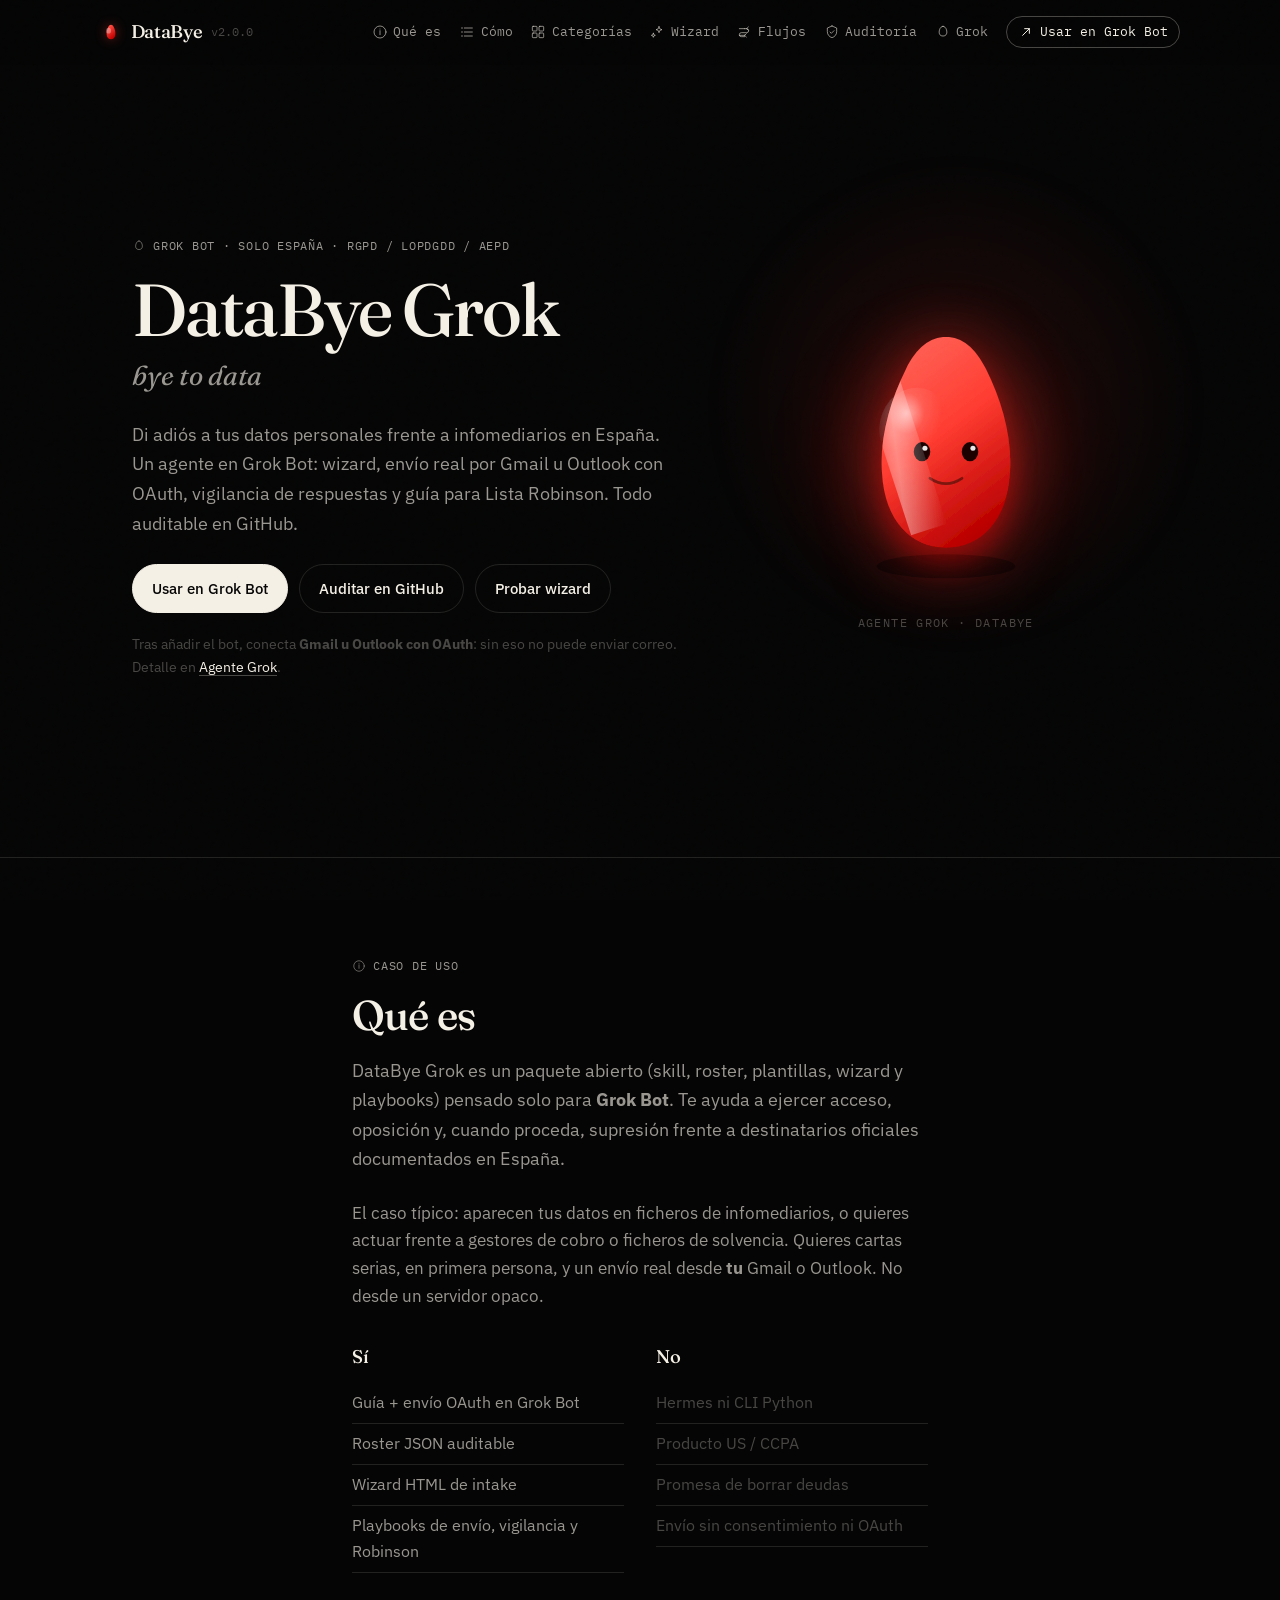
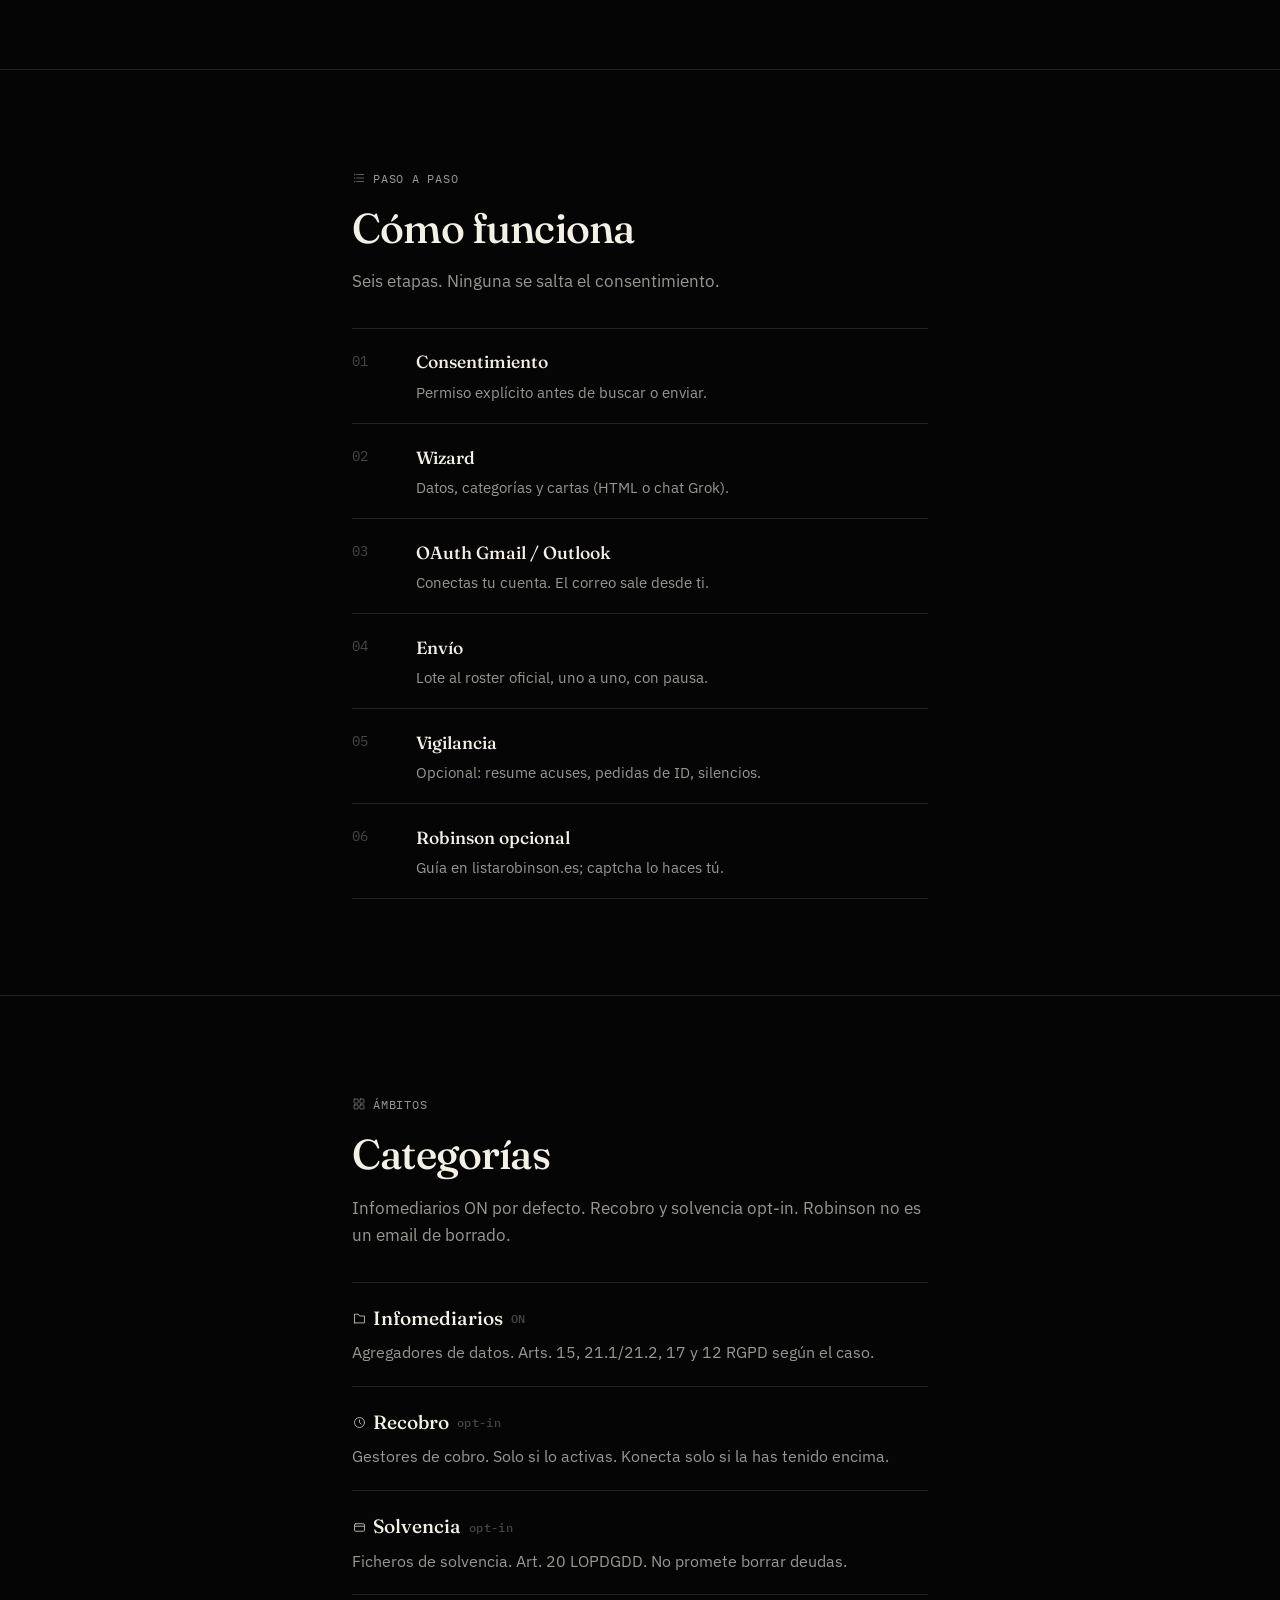
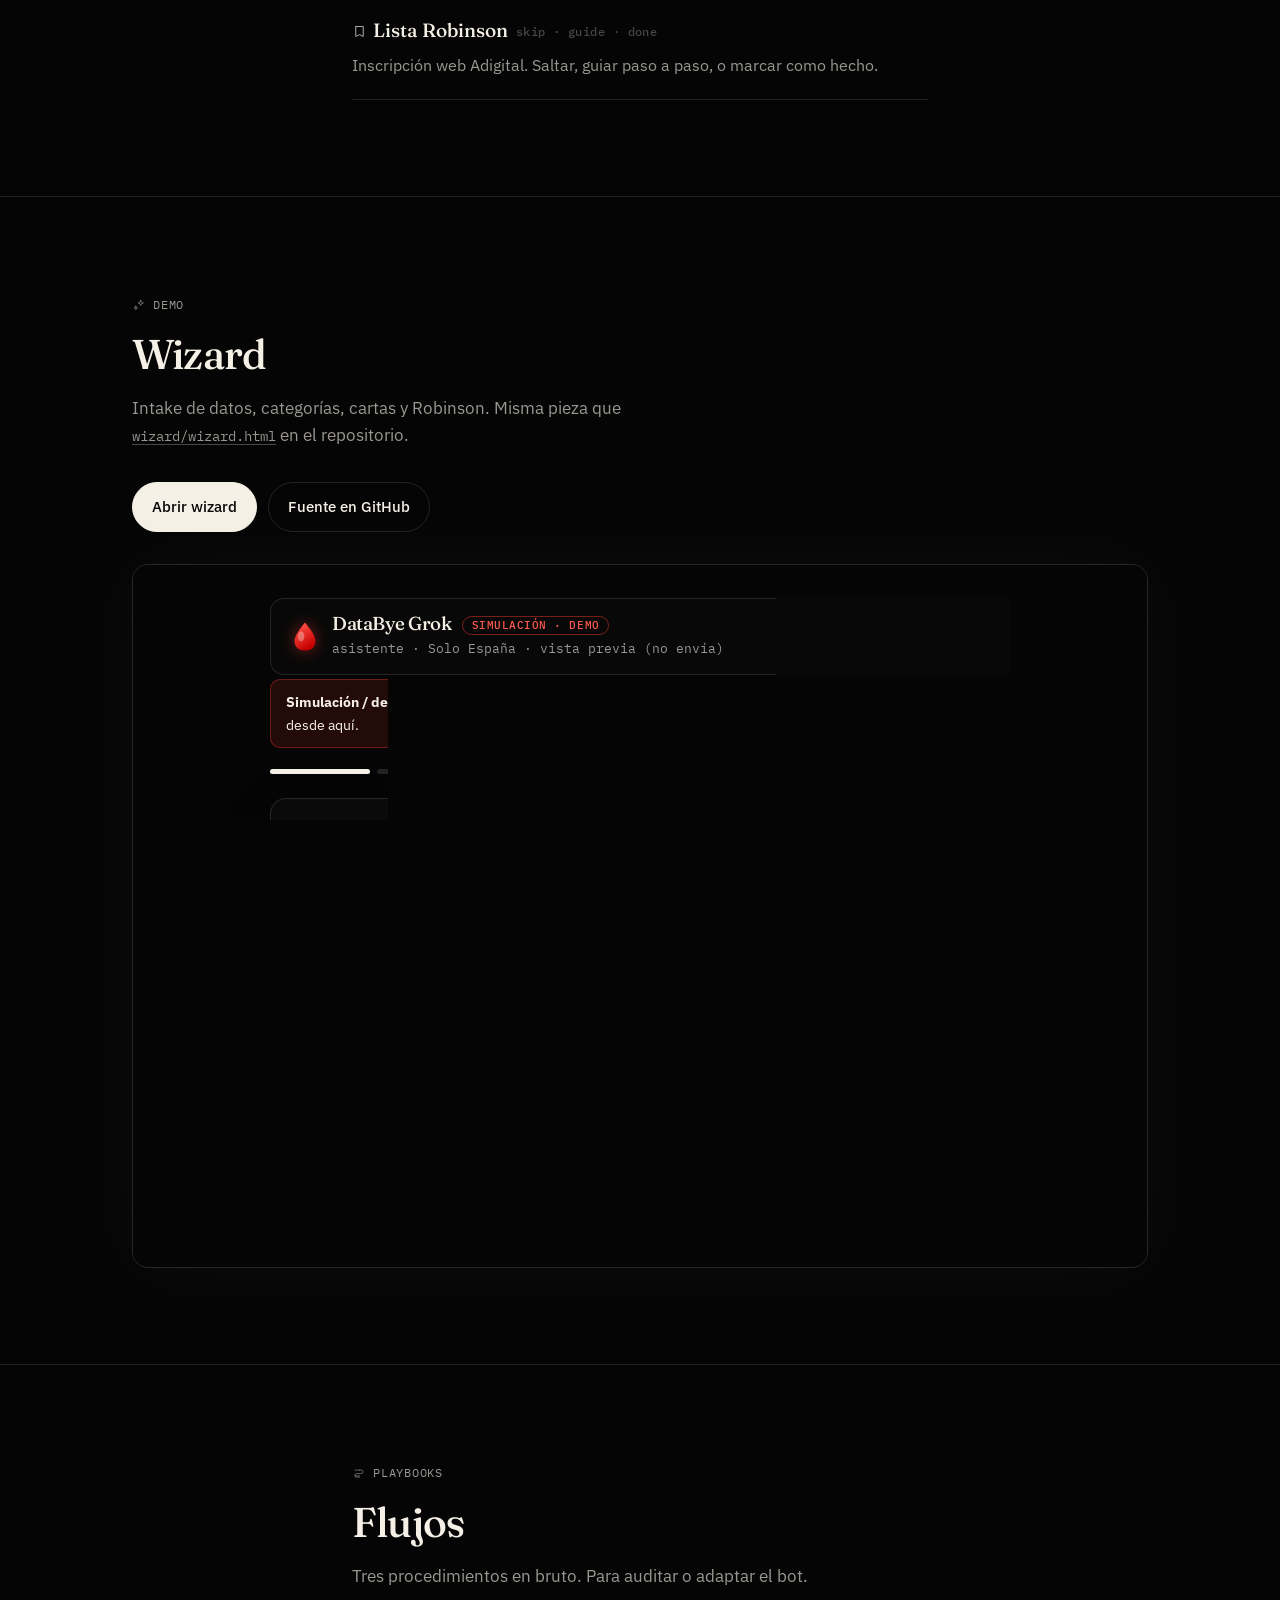
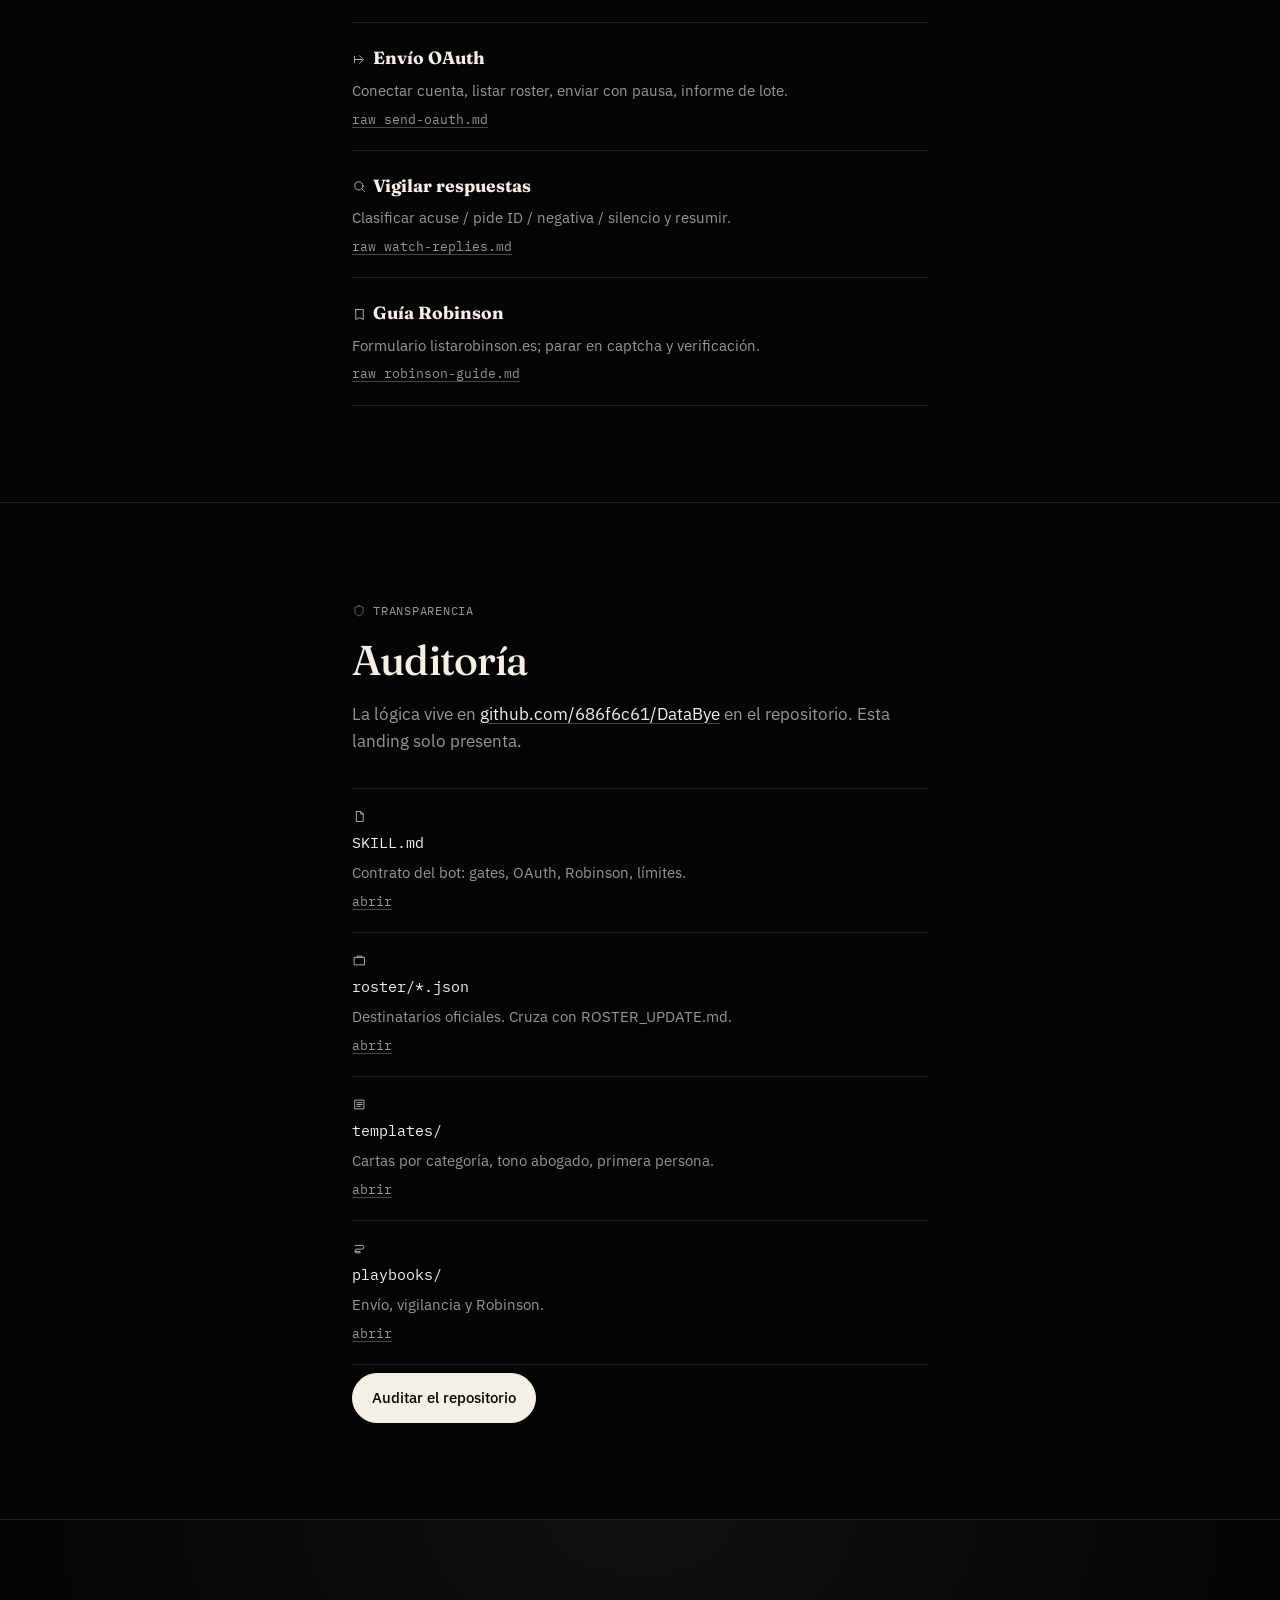
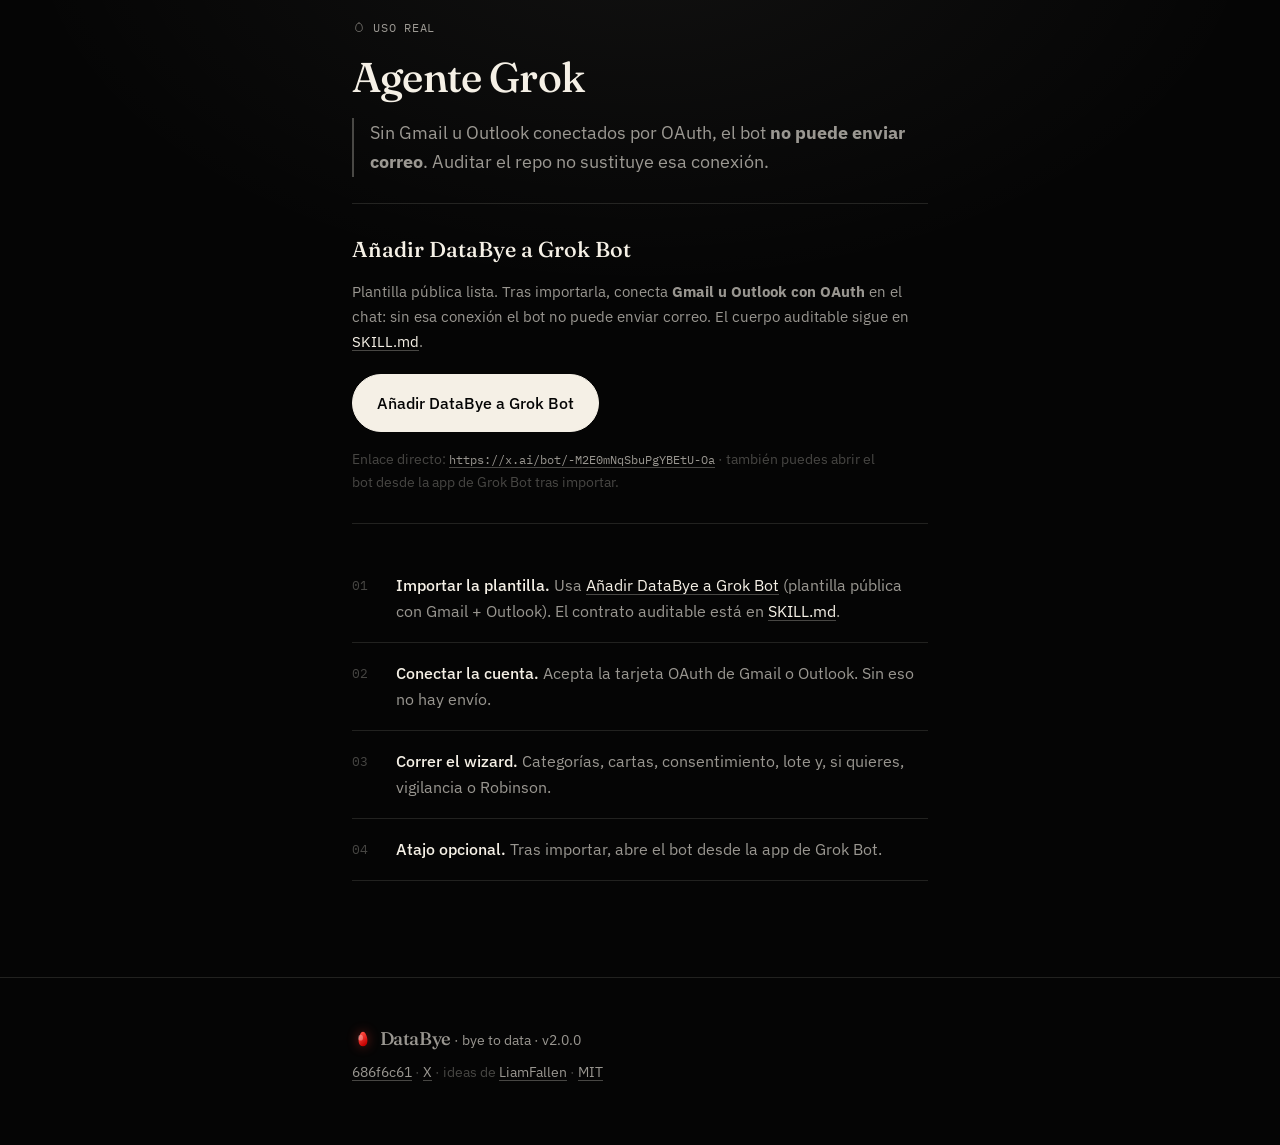
==== commit c0c694c7: "landing: gota más redonda estilo agente Grok" ====
--- a/index.html
+++ b/index.html
@@ -30,8 +30,8 @@
               <stop offset="100%" stop-color="#c40000"/>
             </linearGradient>
           </defs>
-          <path d="M16 2.5C16 2.5 5.5 14.5 5.5 21c0 6.35 4.7 9.5 10.5 9.5S26.5 27.35 26.5 21C26.5 14.5 16 2.5 16 2.5Z" fill="url(#bdg)"/>
-          <ellipse cx="12.2" cy="16.5" rx="3.2" ry="5" fill="#fff" fill-opacity=".32"/>
+          <path d="M16 5.5c1.6 0 2.9 1.1 4 3.2 1.6 3.2 2.7 6.9 2.4 10.4-.3 4.8-2.9 7.5-6.4 7.5s-6.1-2.7-6.4-7.5c-.3-3.5.8-7.2 2.4-10.4 1.1-2.1 2.4-3.2 4-3.2Z" fill="url(#bdg)"/>
+          <ellipse cx="12.5" cy="14" rx="3.5" ry="4.2" fill="#fff" fill-opacity=".32"/>
         </svg>
         <span class="mark">DataBye</span>
         <span class="ver">v2.0.0</span>
@@ -43,7 +43,7 @@
         <a href="#wizard"><svg class="nav-ico" viewBox="0 0 24 24" aria-hidden="true" xmlns="http://www.w3.org/2000/svg"><path d="M15 4l1.2 3.3L19.5 8.5l-3.3 1.2L15 13l-1.2-3.3L10.5 8.5l3.3-1.2L15 4z"/><path d="M6.5 14l.8 2.1L9.5 17l-2.2.8L6.5 20l-.8-2.2L3.5 17l2.2-.9L6.5 14z"/></svg>Wizard</a>
         <a href="#flujos"><svg class="nav-ico" viewBox="0 0 24 24" aria-hidden="true" xmlns="http://www.w3.org/2000/svg"><path d="M5 7h8M5 17h8"/><path d="M13 7h3a3 3 0 010 6H8a3 3 0 000 6h5"/><path d="M16 7l2.5-2.5M16 7l2.5 2.5M13 17l2.5-2.5M13 17l2.5 2.5"/></svg>Flujos</a>
         <a href="#auditoria"><svg class="nav-ico" viewBox="0 0 24 24" aria-hidden="true" xmlns="http://www.w3.org/2000/svg"><path d="M12 3l7 3v5.5c0 4.5-3 7.8-7 9-4-1.2-7-4.5-7-9V6l7-3z"/><path d="M9 12l2 2 4-4"/></svg>Auditoría</a>
-        <a href="#agente-grok"><svg class="nav-ico" viewBox="0 0 24 24" aria-hidden="true" xmlns="http://www.w3.org/2000/svg"><path d="M12 4c-3.5 4.2-5.5 7.2-5.5 10.2A5.5 5.5 0 0012 19.5a5.5 5.5 0 005.5-5.3C17.5 11.2 15.5 8.2 12 4z"/></svg>Grok</a>
+        <a href="#agente-grok"><svg class="nav-ico" viewBox="0 0 24 24" aria-hidden="true" xmlns="http://www.w3.org/2000/svg"><path d="M12 3.5c2.2 0 4.2 1.8 5.2 5.2 1.4 4.6.4 9.3-5.2 9.3S5.4 13.3 6.8 8.7C7.8 5.3 9.8 3.5 12 3.5Z"/></svg>Grok</a>
         <!-- GROK_TEMPLATE_URL -->
         <a class="nav-cta" href="https://x.ai/bot/-M2E0mNqSbuPgYBEtU-Oa"><svg class="nav-ico" viewBox="0 0 24 24" aria-hidden="true" xmlns="http://www.w3.org/2000/svg"><path d="M7 17L17 7M10 7h7v7"/></svg>Usar en Grok Bot</a>
       </nav>
@@ -56,7 +56,7 @@
     <section class="hero" id="hero">
       <div class="shell hero-grid">
         <div class="hero-copy">
-          <p class="kicker"><svg class="kicker-ico" viewBox="0 0 24 24" aria-hidden="true" xmlns="http://www.w3.org/2000/svg"><path d="M12 4c-3.5 4.2-5.5 7.2-5.5 10.2A5.5 5.5 0 0012 19.5a5.5 5.5 0 005.5-5.3C17.5 11.2 15.5 8.2 12 4z"/></svg>Grok Bot · solo España · RGPD / LOPDGDD / AEPD</p>
+          <p class="kicker"><svg class="kicker-ico" viewBox="0 0 24 24" aria-hidden="true" xmlns="http://www.w3.org/2000/svg"><path d="M12 3.5c2.2 0 4.2 1.8 5.2 5.2 1.4 4.6.4 9.3-5.2 9.3S5.4 13.3 6.8 8.7C7.8 5.3 9.8 3.5 12 3.5Z"/></svg>Grok Bot · solo España · RGPD / LOPDGDD / AEPD</p>
           <h1>DataBye Grok</h1>
           <p class="tagline">bye to data</p>
           <p class="lede">
@@ -79,7 +79,7 @@
         <div class="hero-agent" aria-hidden="true">
           <div class="agent-glow"></div>
           <svg class="agent" viewBox="0 0 240 240" xmlns="http://www.w3.org/2000/svg" role="img">
-            <title>Agente DataBye · gota roja</title>
+            <title>Agente DataBye · gota Grok</title>
             <defs>
               <linearGradient id="dropFill" x1="32%" y1="8%" x2="72%" y2="95%">
                 <stop offset="0%" stop-color="#ff5a4f"/>
@@ -97,7 +97,7 @@
                 <stop offset="100%" stop-color="#fff" stop-opacity="0"/>
               </linearGradient>
               <clipPath id="dropClip">
-                <path d="M120 22C118.5 22 58 102 58 148c0 38 26 66 62 66s62-28 62-66C182 102 121.5 22 120 22Z"/>
+                <path d="M120 42c12 0 22 8 30 24 12 24 20 52 18 78-2 36-22 56-48 56s-46-20-48-56c-2-26 6-54 18-78 8-16 18-24 30-24Z"/>
               </clipPath>
               <filter id="dropSoft" x="-25%" y="-15%" width="150%" height="150%">
                 <feDropShadow dx="0" dy="12" stdDeviation="10" flood-color="#e10600" flood-opacity="0.4"/>
@@ -105,21 +105,21 @@
             </defs>
             <ellipse class="drop-ground" cx="120" cy="214" rx="52" ry="9" fill="rgba(0,0,0,0.4)"/>
             <g class="drop-body" filter="url(#dropSoft)">
-              <path d="M120 22C118.5 22 58 102 58 148c0 38 26 66 62 66s62-28 62-66C182 102 121.5 22 120 22Z" fill="url(#dropFill)"/>
-              <ellipse cx="96" cy="108" rx="24" ry="38" fill="url(#dropSpec)"/>
+              <path d="M120 42c12 0 22 8 30 24 12 24 20 52 18 78-2 36-22 56-48 56s-46-20-48-56c-2-26 6-54 18-78 8-16 18-24 30-24Z" fill="url(#dropFill)"/>
+              <ellipse cx="98" cy="112" rx="28" ry="32" fill="url(#dropSpec)"/>
               <g class="eyes">
-                <ellipse class="eye" cx="102" cy="140" rx="6.2" ry="7.2" fill="#1a0505"/>
-                <ellipse class="eye" cx="138" cy="140" rx="6.2" ry="7.2" fill="#1a0505"/>
-                <circle cx="104.2" cy="137.5" r="1.9" fill="#fff" opacity="0.9"/>
-                <circle cx="140.2" cy="137.5" r="1.9" fill="#fff" opacity="0.9"/>
+                <ellipse class="eye" cx="102" cy="128" rx="6.2" ry="7.2" fill="#1a0505"/>
+                <ellipse class="eye" cx="138" cy="128" rx="6.2" ry="7.2" fill="#1a0505"/>
+                <circle cx="104.2" cy="125.5" r="1.9" fill="#fff" opacity="0.9"/>
+                <circle cx="140.2" cy="125.5" r="1.9" fill="#fff" opacity="0.9"/>
               </g>
-              <path d="M108 160 Q120 168 132 160" fill="none" stroke="rgba(26,5,5,0.5)" stroke-width="2.1" stroke-linecap="round"/>
+              <path d="M108 148 Q120 156 132 148" fill="none" stroke="rgba(26,5,5,0.5)" stroke-width="2.1" stroke-linecap="round"/>
               <g class="sheen" clip-path="url(#dropClip)">
                 <rect x="70" y="40" width="28" height="150" fill="url(#sheenGrad)" opacity="0.85" transform="rotate(-18 84 115)"/>
               </g>
             </g>
           </svg>
-          <p class="agent-caption">agente · DataBye</p>
+          <p class="agent-caption">agente Grok · DataBye</p>
         </div>
       </div>
     </section>
@@ -295,7 +295,7 @@
     <!-- 8. Agente Grok -->
     <section class="section section-grok" id="agente-grok">
       <div class="shell narrow">
-        <p class="kicker"><svg class="kicker-ico" viewBox="0 0 24 24" aria-hidden="true" xmlns="http://www.w3.org/2000/svg"><path d="M12 4c-3.5 4.2-5.5 7.2-5.5 10.2A5.5 5.5 0 0012 19.5a5.5 5.5 0 005.5-5.3C17.5 11.2 15.5 8.2 12 4z"/></svg>Uso real</p>
+        <p class="kicker"><svg class="kicker-ico" viewBox="0 0 24 24" aria-hidden="true" xmlns="http://www.w3.org/2000/svg"><path d="M12 3.5c2.2 0 4.2 1.8 5.2 5.2 1.4 4.6.4 9.3-5.2 9.3S5.4 13.3 6.8 8.7C7.8 5.3 9.8 3.5 12 3.5Z"/></svg>Uso real</p>
         <h2>Agente Grok</h2>
         <p class="lede-block warn">
           Sin Gmail u Outlook conectados por OAuth, el bot <strong>no puede enviar correo</strong>.
@@ -346,7 +346,7 @@
   <!-- 9. Footer -->
   <footer class="footer" id="footer">
     <div class="shell footer-inner">
-      <p class="footer-brand"><svg class="brand-drop" viewBox="0 0 32 32" aria-hidden="true" xmlns="http://www.w3.org/2000/svg" style="display:inline-block;vertical-align:-0.35em;margin-right:0.35rem"><defs><linearGradient id="fbdg" x1="30%" y1="10%" x2="70%" y2="90%"><stop offset="0%" stop-color="#ff4d42"/><stop offset="100%" stop-color="#c40000"/></linearGradient></defs><path d="M16 2.5C16 2.5 5.5 14.5 5.5 21c0 6.35 4.7 9.5 10.5 9.5S26.5 27.35 26.5 21C26.5 14.5 16 2.5 16 2.5Z" fill="url(#fbdg)"/><ellipse cx="12.2" cy="16.5" rx="3.2" ry="5" fill="#fff" fill-opacity=".32"/></svg><span class="mark">DataBye</span> · bye to data · v2.0.0</p>
+      <p class="footer-brand"><svg class="brand-drop" viewBox="0 0 32 32" aria-hidden="true" xmlns="http://www.w3.org/2000/svg" style="display:inline-block;vertical-align:-0.35em;margin-right:0.35rem"><defs><linearGradient id="fbdg" x1="30%" y1="10%" x2="70%" y2="90%"><stop offset="0%" stop-color="#ff4d42"/><stop offset="100%" stop-color="#c40000"/></linearGradient></defs><path d="M16 5.5c1.6 0 2.9 1.1 4 3.2 1.6 3.2 2.7 6.9 2.4 10.4-.3 4.8-2.9 7.5-6.4 7.5s-6.1-2.7-6.4-7.5c-.3-3.5.8-7.2 2.4-10.4 1.1-2.1 2.4-3.2 4-3.2Z" fill="url(#fbdg)"/><ellipse cx="12.5" cy="14" rx="3.5" ry="4.2" fill="#fff" fill-opacity=".32"/></svg><span class="mark">DataBye</span> · bye to data · v2.0.0</p>
       <p>
         <a href="https://github.com/686f6c61">686f6c61</a>
         · <a href="https://x.com/686f6c61">X</a>
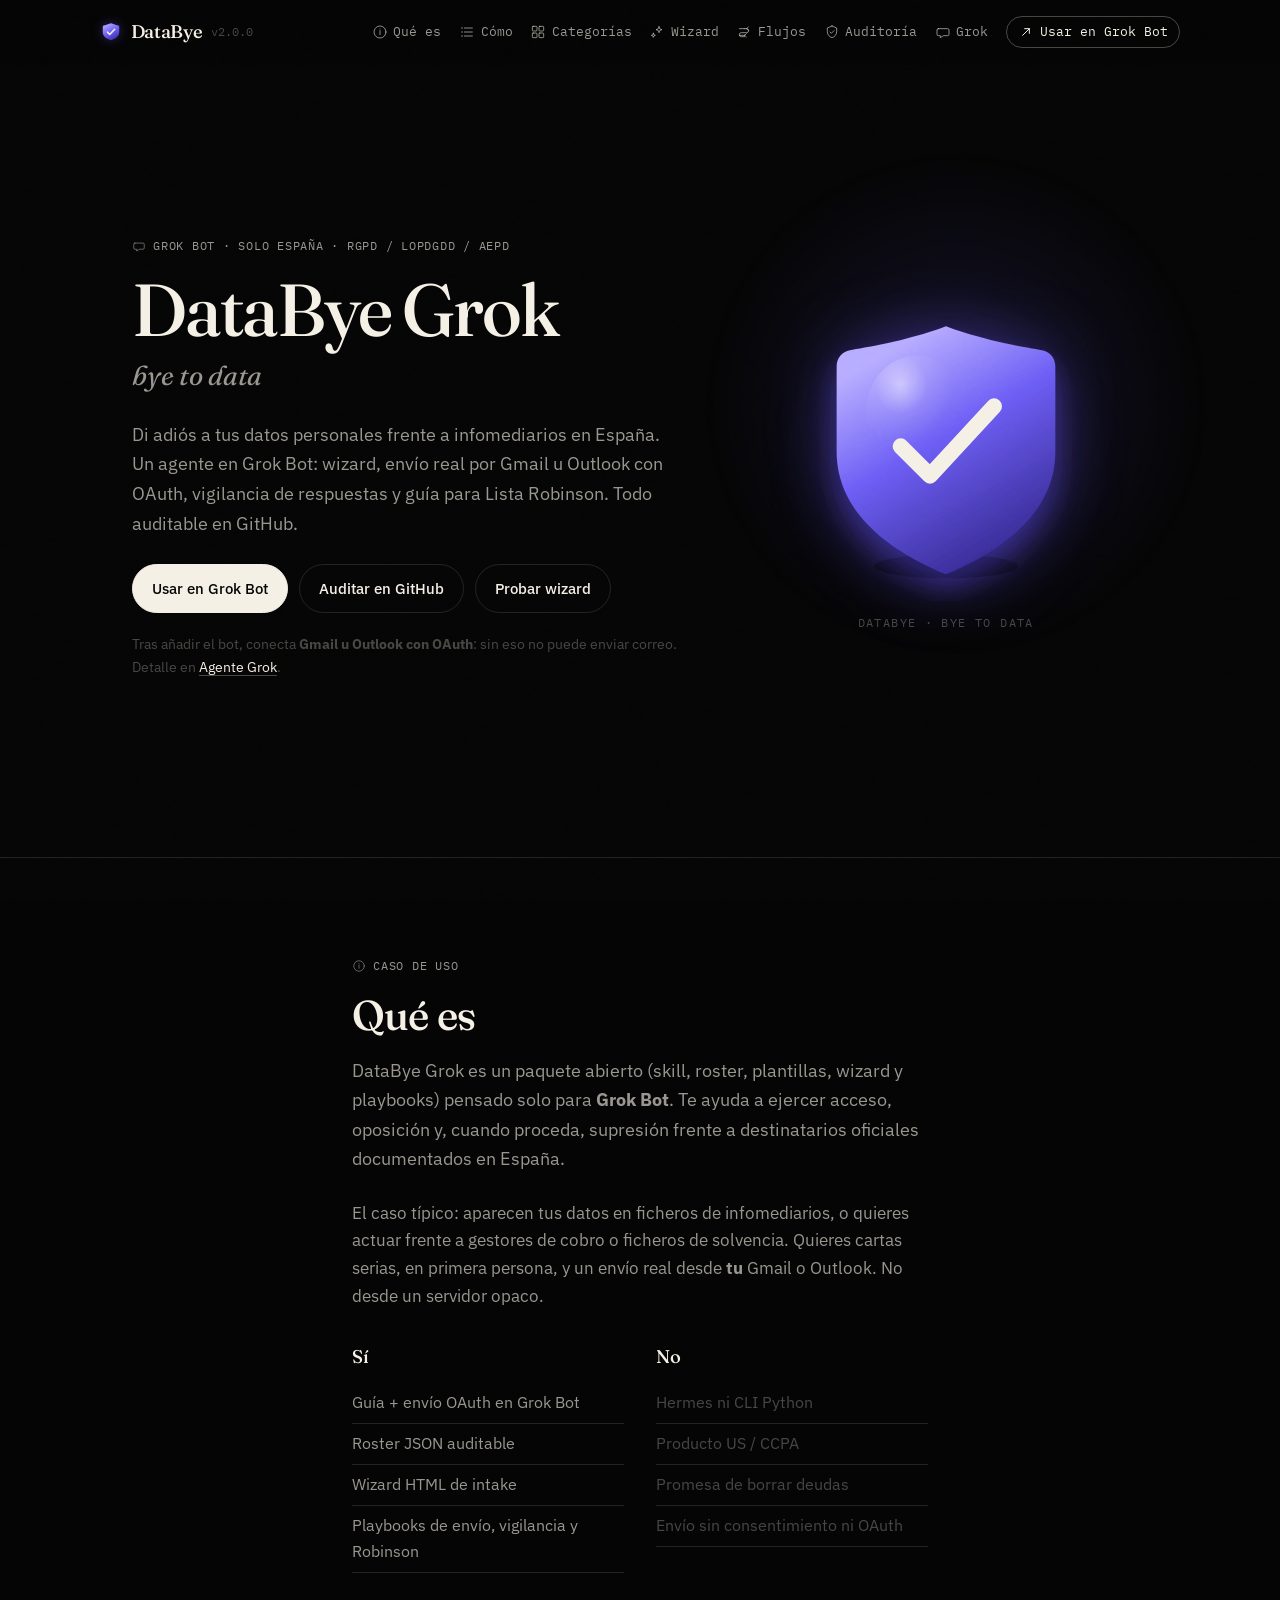
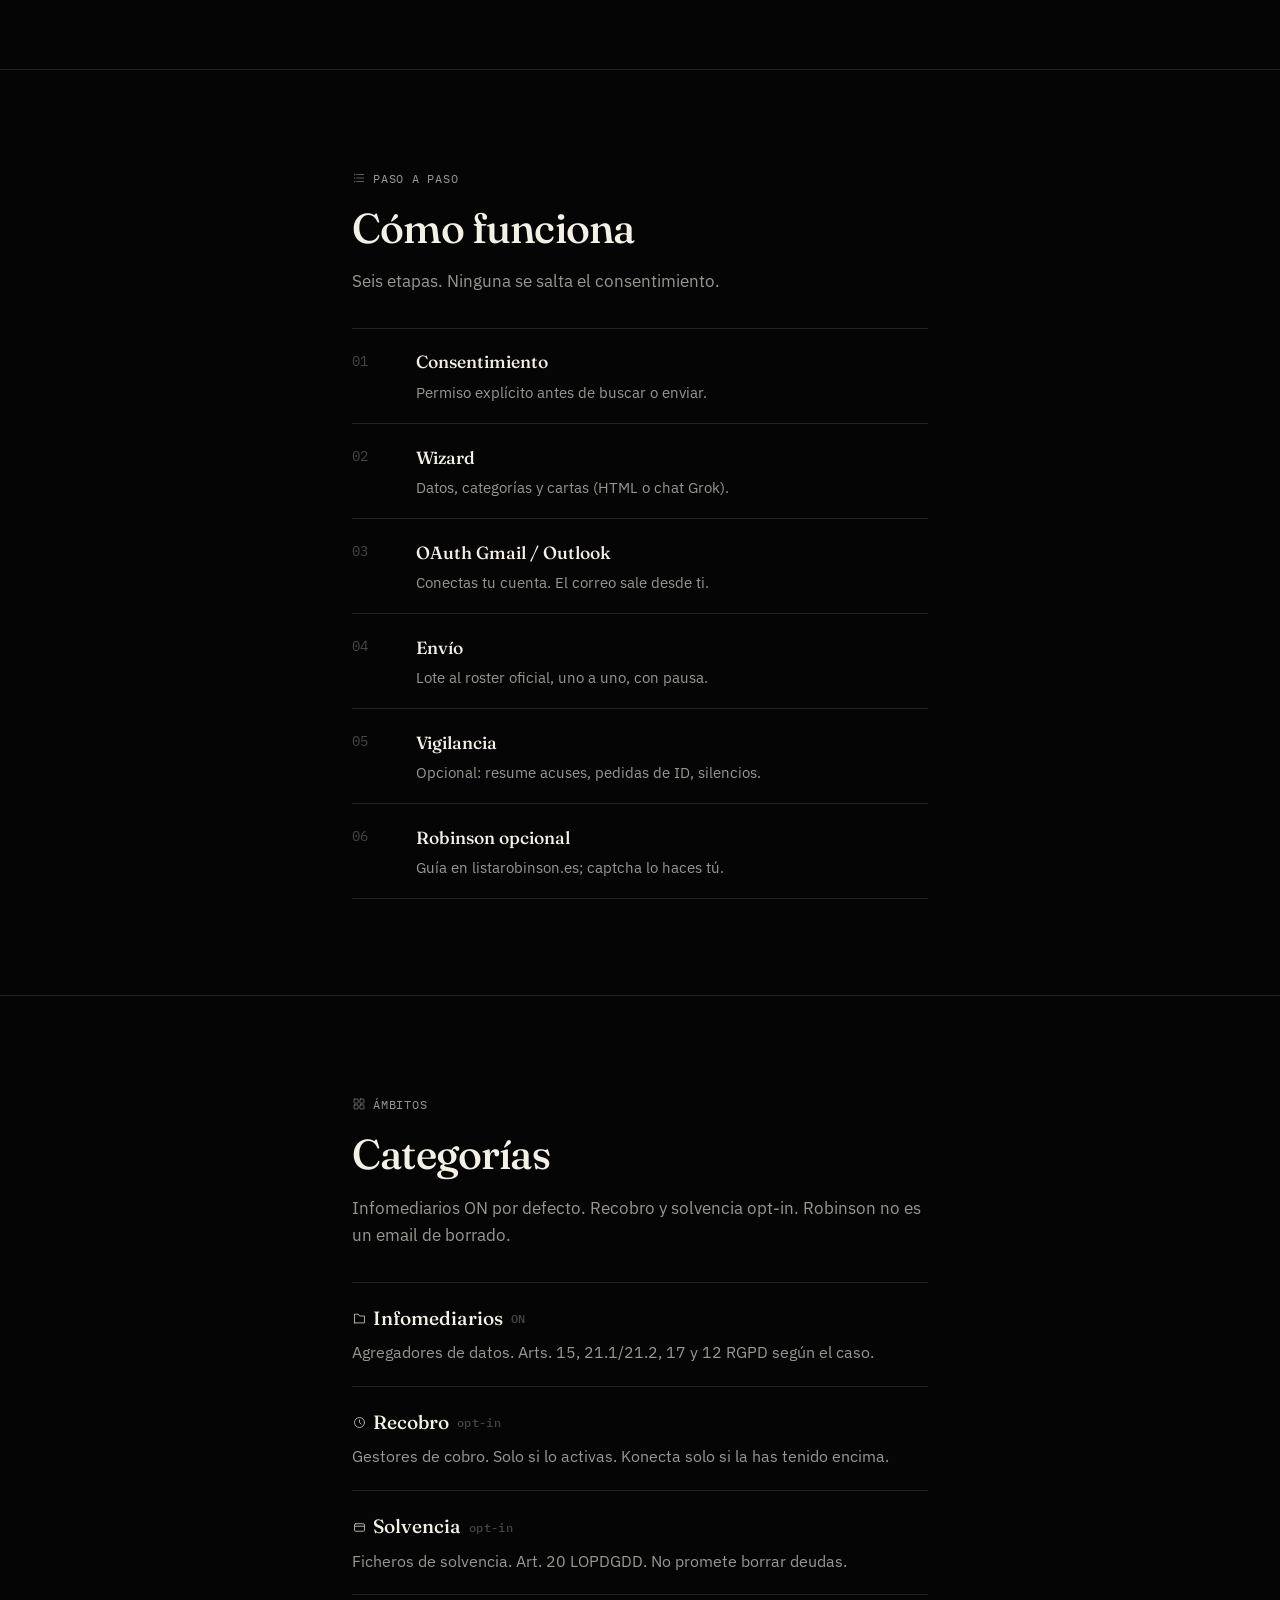
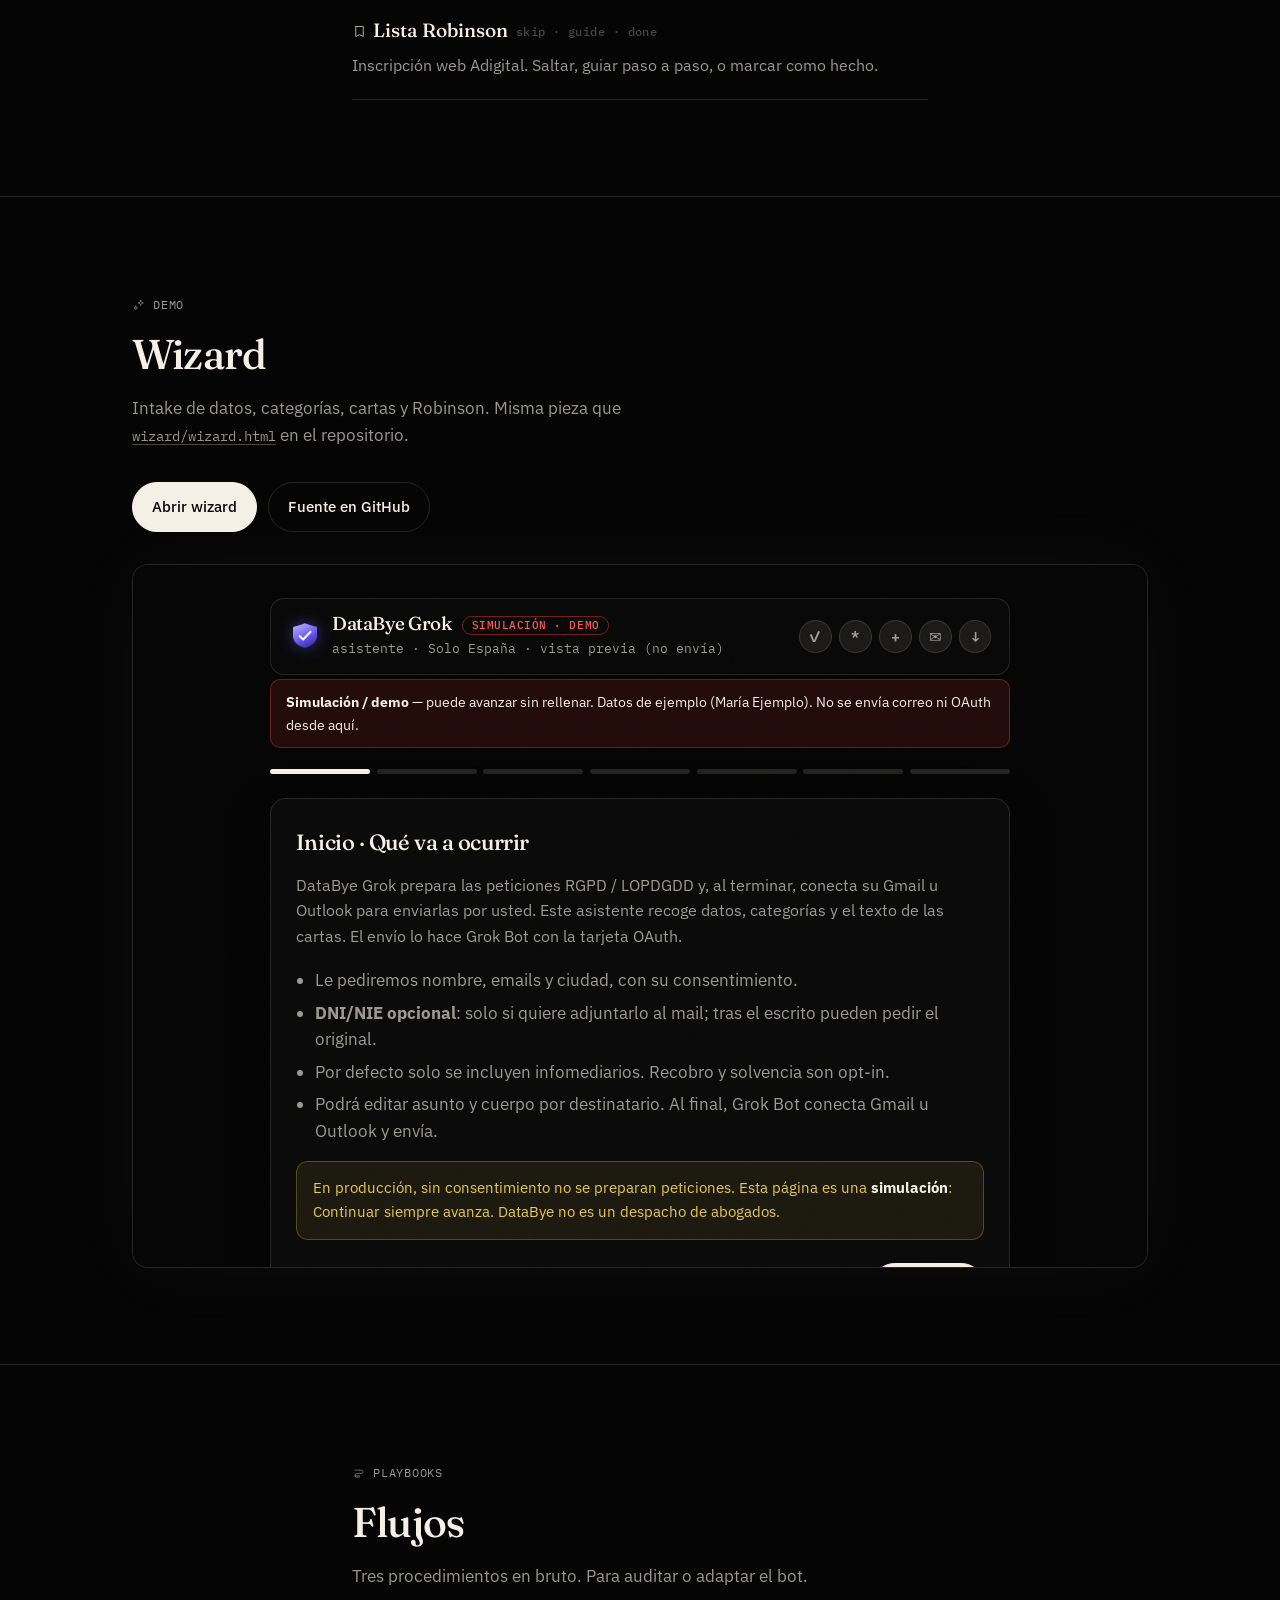
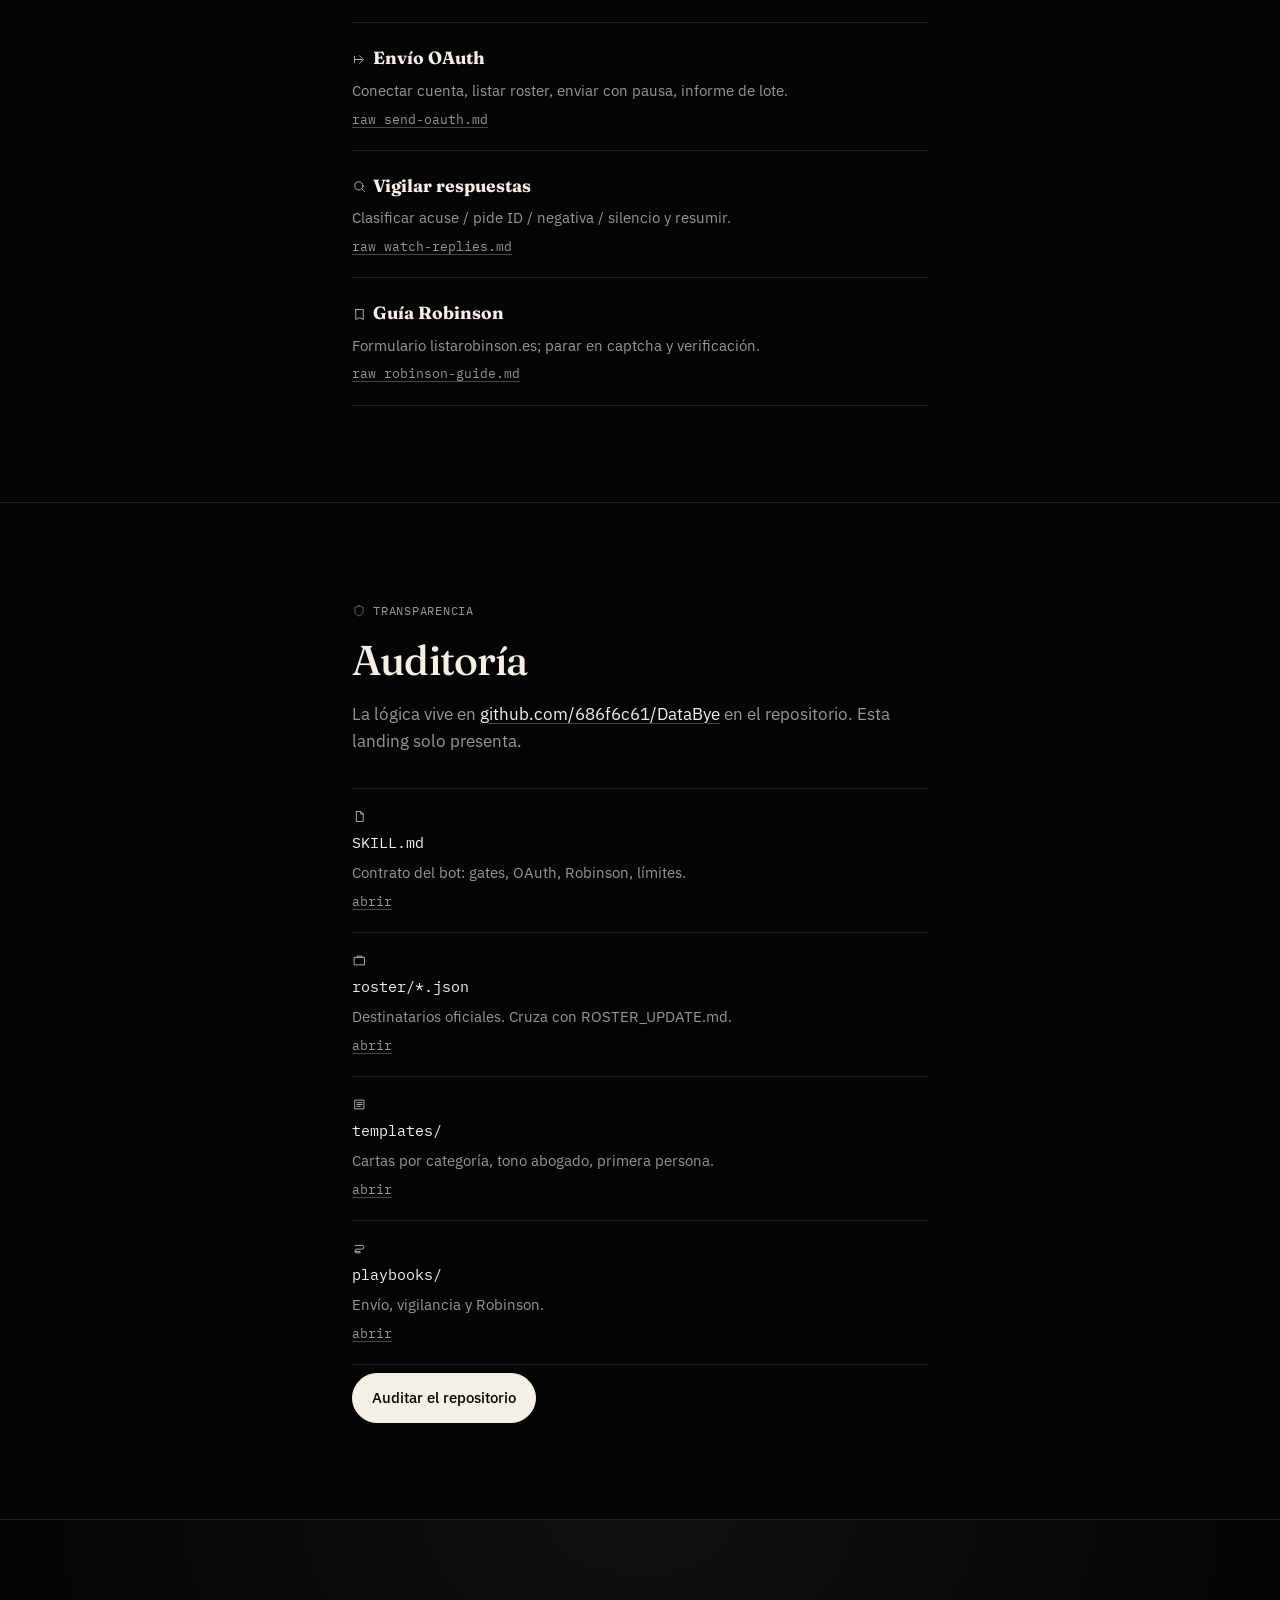
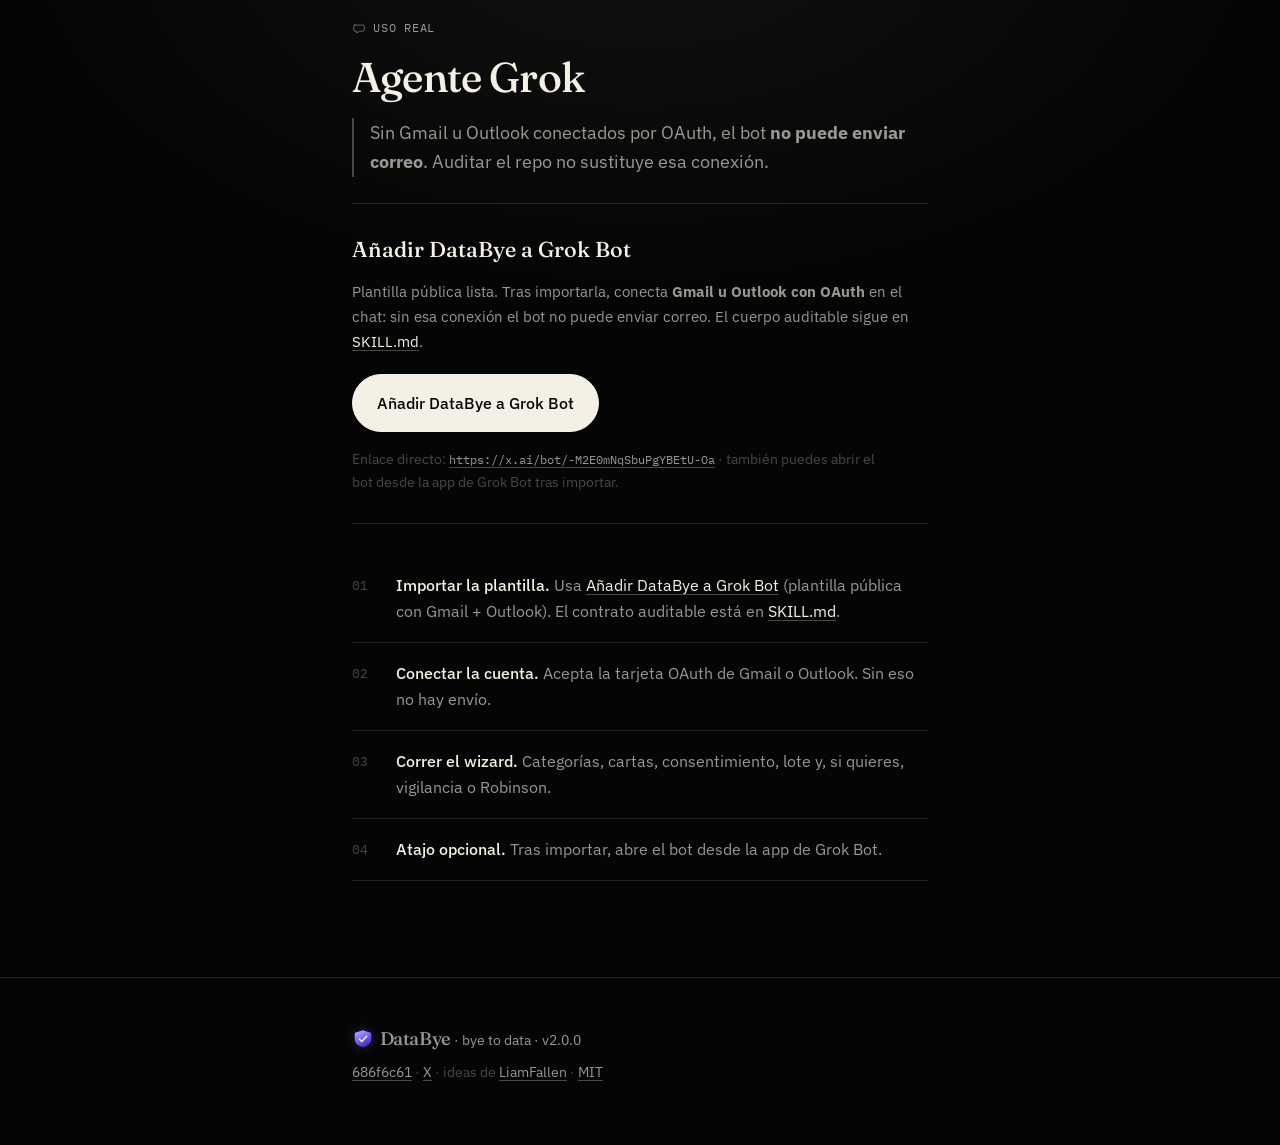
==== commit 06a6d7c8: "fix: replace blood-drop brand with indigo shield mark Swap the red droplet / Grok-face illustrations" ====
--- a/index.html
+++ b/index.html
@@ -23,15 +23,16 @@
   <header class="topbar">
     <div class="shell topbar-inner">
       <a class="brand" href="#hero">
-        <svg class="brand-drop" viewBox="0 0 32 32" aria-hidden="true" xmlns="http://www.w3.org/2000/svg">
+        <svg class="brand-mark" viewBox="0 0 32 32" aria-hidden="true" xmlns="http://www.w3.org/2000/svg">
           <defs>
-            <linearGradient id="bdg" x1="30%" y1="10%" x2="70%" y2="90%">
-              <stop offset="0%" stop-color="#ff4d42"/>
-              <stop offset="100%" stop-color="#c40000"/>
+            <linearGradient id="bdg" x1="28%" y1="8%" x2="74%" y2="94%">
+              <stop offset="0%" stop-color="#a99cff"/>
+              <stop offset="50%" stop-color="#6d5ef5"/>
+              <stop offset="100%" stop-color="#3d2ea8"/>
             </linearGradient>
           </defs>
-          <path d="M16 5.5c1.6 0 2.9 1.1 4 3.2 1.6 3.2 2.7 6.9 2.4 10.4-.3 4.8-2.9 7.5-6.4 7.5s-6.1-2.7-6.4-7.5c-.3-3.5.8-7.2 2.4-10.4 1.1-2.1 2.4-3.2 4-3.2Z" fill="url(#bdg)"/>
-          <ellipse cx="12.5" cy="14" rx="3.5" ry="4.2" fill="#fff" fill-opacity=".32"/>
+          <path d="M16 3.2C20.8 5.1 25 6.1 26.7 6.5c.8.2 1.3.9 1.3 1.7V16c0 5.5-4.1 9.5-12 12C8.1 25.5 4 21.5 4 16V8.2c0-.8.5-1.5 1.3-1.7C7 6.1 11.2 5.1 16 3.2Z" fill="url(#bdg)"/>
+          <path d="M10.8 16.2l3.3 3.3 7.3-7.6" fill="none" stroke="#f5f0e6" stroke-width="2.15" stroke-linecap="round" stroke-linejoin="round"/>
         </svg>
         <span class="mark">DataBye</span>
         <span class="ver">v2.0.0</span>
@@ -43,7 +44,7 @@
         <a href="#wizard"><svg class="nav-ico" viewBox="0 0 24 24" aria-hidden="true" xmlns="http://www.w3.org/2000/svg"><path d="M15 4l1.2 3.3L19.5 8.5l-3.3 1.2L15 13l-1.2-3.3L10.5 8.5l3.3-1.2L15 4z"/><path d="M6.5 14l.8 2.1L9.5 17l-2.2.8L6.5 20l-.8-2.2L3.5 17l2.2-.9L6.5 14z"/></svg>Wizard</a>
         <a href="#flujos"><svg class="nav-ico" viewBox="0 0 24 24" aria-hidden="true" xmlns="http://www.w3.org/2000/svg"><path d="M5 7h8M5 17h8"/><path d="M13 7h3a3 3 0 010 6H8a3 3 0 000 6h5"/><path d="M16 7l2.5-2.5M16 7l2.5 2.5M13 17l2.5-2.5M13 17l2.5 2.5"/></svg>Flujos</a>
         <a href="#auditoria"><svg class="nav-ico" viewBox="0 0 24 24" aria-hidden="true" xmlns="http://www.w3.org/2000/svg"><path d="M12 3l7 3v5.5c0 4.5-3 7.8-7 9-4-1.2-7-4.5-7-9V6l7-3z"/><path d="M9 12l2 2 4-4"/></svg>Auditoría</a>
-        <a href="#agente-grok"><svg class="nav-ico" viewBox="0 0 24 24" aria-hidden="true" xmlns="http://www.w3.org/2000/svg"><path d="M12 3.5c2.2 0 4.2 1.8 5.2 5.2 1.4 4.6.4 9.3-5.2 9.3S5.4 13.3 6.8 8.7C7.8 5.3 9.8 3.5 12 3.5Z"/></svg>Grok</a>
+        <a href="#agente-grok"><svg class="nav-ico" viewBox="0 0 24 24" aria-hidden="true" xmlns="http://www.w3.org/2000/svg"><path d="M5 7h14a2 2 0 012 2v6.5a2 2 0 01-2 2h-6.2L8 20.5V17.5H5a2 2 0 01-2-2V9a2 2 0 012-2z"/></svg>Grok</a>
         <!-- GROK_TEMPLATE_URL -->
         <a class="nav-cta" href="https://x.ai/bot/-M2E0mNqSbuPgYBEtU-Oa"><svg class="nav-ico" viewBox="0 0 24 24" aria-hidden="true" xmlns="http://www.w3.org/2000/svg"><path d="M7 17L17 7M10 7h7v7"/></svg>Usar en Grok Bot</a>
       </nav>
@@ -56,7 +57,7 @@
     <section class="hero" id="hero">
       <div class="shell hero-grid">
         <div class="hero-copy">
-          <p class="kicker"><svg class="kicker-ico" viewBox="0 0 24 24" aria-hidden="true" xmlns="http://www.w3.org/2000/svg"><path d="M12 3.5c2.2 0 4.2 1.8 5.2 5.2 1.4 4.6.4 9.3-5.2 9.3S5.4 13.3 6.8 8.7C7.8 5.3 9.8 3.5 12 3.5Z"/></svg>Grok Bot · solo España · RGPD / LOPDGDD / AEPD</p>
+          <p class="kicker"><svg class="kicker-ico" viewBox="0 0 24 24" aria-hidden="true" xmlns="http://www.w3.org/2000/svg"><path d="M5 7h14a2 2 0 012 2v6.5a2 2 0 01-2 2h-6.2L8 20.5V17.5H5a2 2 0 01-2-2V9a2 2 0 012-2z"/></svg>Grok Bot · solo España · RGPD / LOPDGDD / AEPD</p>
           <h1>DataBye Grok</h1>
           <p class="tagline">bye to data</p>
           <p class="lede">
@@ -79,47 +80,30 @@
         <div class="hero-agent" aria-hidden="true">
           <div class="agent-glow"></div>
           <svg class="agent" viewBox="0 0 240 240" xmlns="http://www.w3.org/2000/svg" role="img">
-            <title>Agente DataBye · gota Grok</title>
+            <title>DataBye · bye to data</title>
             <defs>
-              <linearGradient id="dropFill" x1="32%" y1="8%" x2="72%" y2="95%">
-                <stop offset="0%" stop-color="#ff5a4f"/>
-                <stop offset="42%" stop-color="#ff3b30"/>
-                <stop offset="100%" stop-color="#b80000"/>
+              <linearGradient id="markFill" x1="28%" y1="8%" x2="74%" y2="96%">
+                <stop offset="0%" stop-color="#b7adff"/>
+                <stop offset="42%" stop-color="#6d5ef5"/>
+                <stop offset="100%" stop-color="#352890"/>
               </linearGradient>
-              <radialGradient id="dropSpec" cx="36%" cy="30%" r="48%">
-                <stop offset="0%" stop-color="#ffffff" stop-opacity="0.58"/>
-                <stop offset="50%" stop-color="#ffffff" stop-opacity="0.1"/>
+              <radialGradient id="markSpec" cx="34%" cy="26%" r="52%">
+                <stop offset="0%" stop-color="#ffffff" stop-opacity="0.48"/>
+                <stop offset="50%" stop-color="#ffffff" stop-opacity="0.08"/>
                 <stop offset="100%" stop-color="#ffffff" stop-opacity="0"/>
               </radialGradient>
-              <linearGradient id="sheenGrad" x1="0%" y1="0%" x2="100%" y2="100%">
-                <stop offset="0%" stop-color="#fff" stop-opacity="0"/>
-                <stop offset="45%" stop-color="#fff" stop-opacity="0.45"/>
-                <stop offset="100%" stop-color="#fff" stop-opacity="0"/>
-              </linearGradient>
-              <clipPath id="dropClip">
-                <path d="M120 42c12 0 22 8 30 24 12 24 20 52 18 78-2 36-22 56-48 56s-46-20-48-56c-2-26 6-54 18-78 8-16 18-24 30-24Z"/>
-              </clipPath>
-              <filter id="dropSoft" x="-25%" y="-15%" width="150%" height="150%">
-                <feDropShadow dx="0" dy="12" stdDeviation="10" flood-color="#e10600" flood-opacity="0.4"/>
+              <filter id="markSoft" x="-25%" y="-15%" width="150%" height="150%">
+                <feDropShadow dx="0" dy="12" stdDeviation="10" flood-color="#4c3fd4" flood-opacity="0.42"/>
               </filter>
             </defs>
-            <ellipse class="drop-ground" cx="120" cy="214" rx="52" ry="9" fill="rgba(0,0,0,0.4)"/>
-            <g class="drop-body" filter="url(#dropSoft)">
-              <path d="M120 42c12 0 22 8 30 24 12 24 20 52 18 78-2 36-22 56-48 56s-46-20-48-56c-2-26 6-54 18-78 8-16 18-24 30-24Z" fill="url(#dropFill)"/>
-              <ellipse cx="98" cy="112" rx="28" ry="32" fill="url(#dropSpec)"/>
-              <g class="eyes">
-                <ellipse class="eye" cx="102" cy="128" rx="6.2" ry="7.2" fill="#1a0505"/>
-                <ellipse class="eye" cx="138" cy="128" rx="6.2" ry="7.2" fill="#1a0505"/>
-                <circle cx="104.2" cy="125.5" r="1.9" fill="#fff" opacity="0.9"/>
-                <circle cx="140.2" cy="125.5" r="1.9" fill="#fff" opacity="0.9"/>
-              </g>
-              <path d="M108 148 Q120 156 132 148" fill="none" stroke="rgba(26,5,5,0.5)" stroke-width="2.1" stroke-linecap="round"/>
-              <g class="sheen" clip-path="url(#dropClip)">
-                <rect x="70" y="40" width="28" height="150" fill="url(#sheenGrad)" opacity="0.85" transform="rotate(-18 84 115)"/>
-              </g>
+            <ellipse class="mark-ground" cx="120" cy="214" rx="54" ry="9" fill="rgba(0,0,0,0.38)"/>
+            <g class="mark-body" filter="url(#markSoft)">
+              <path d="M120 34c32 12 62 16 72 18 6 1 10 6 10 12v64c0 42-34 72-82 92-48-20-82-50-82-92V64c0-6 4-11 10-12 10-2 40-6 72-18Z" fill="url(#markFill)"/>
+              <ellipse cx="98" cy="98" rx="38" ry="42" fill="url(#markSpec)"/>
+              <path d="M86 124l22 22 48-52" fill="none" stroke="#f5f0e6" stroke-width="12" stroke-linecap="round" stroke-linejoin="round"/>
             </g>
           </svg>
-          <p class="agent-caption">agente Grok · DataBye</p>
+          <p class="agent-caption">DataBye · bye to data</p>
         </div>
       </div>
     </section>
@@ -295,7 +279,7 @@
     <!-- 8. Agente Grok -->
     <section class="section section-grok" id="agente-grok">
       <div class="shell narrow">
-        <p class="kicker"><svg class="kicker-ico" viewBox="0 0 24 24" aria-hidden="true" xmlns="http://www.w3.org/2000/svg"><path d="M12 3.5c2.2 0 4.2 1.8 5.2 5.2 1.4 4.6.4 9.3-5.2 9.3S5.4 13.3 6.8 8.7C7.8 5.3 9.8 3.5 12 3.5Z"/></svg>Uso real</p>
+        <p class="kicker"><svg class="kicker-ico" viewBox="0 0 24 24" aria-hidden="true" xmlns="http://www.w3.org/2000/svg"><path d="M5 7h14a2 2 0 012 2v6.5a2 2 0 01-2 2h-6.2L8 20.5V17.5H5a2 2 0 01-2-2V9a2 2 0 012-2z"/></svg>Uso real</p>
         <h2>Agente Grok</h2>
         <p class="lede-block warn">
           Sin Gmail u Outlook conectados por OAuth, el bot <strong>no puede enviar correo</strong>.
@@ -346,7 +330,7 @@
   <!-- 9. Footer -->
   <footer class="footer" id="footer">
     <div class="shell footer-inner">
-      <p class="footer-brand"><svg class="brand-drop" viewBox="0 0 32 32" aria-hidden="true" xmlns="http://www.w3.org/2000/svg" style="display:inline-block;vertical-align:-0.35em;margin-right:0.35rem"><defs><linearGradient id="fbdg" x1="30%" y1="10%" x2="70%" y2="90%"><stop offset="0%" stop-color="#ff4d42"/><stop offset="100%" stop-color="#c40000"/></linearGradient></defs><path d="M16 5.5c1.6 0 2.9 1.1 4 3.2 1.6 3.2 2.7 6.9 2.4 10.4-.3 4.8-2.9 7.5-6.4 7.5s-6.1-2.7-6.4-7.5c-.3-3.5.8-7.2 2.4-10.4 1.1-2.1 2.4-3.2 4-3.2Z" fill="url(#fbdg)"/><ellipse cx="12.5" cy="14" rx="3.5" ry="4.2" fill="#fff" fill-opacity=".32"/></svg><span class="mark">DataBye</span> · bye to data · v2.0.0</p>
+      <p class="footer-brand"><svg class="brand-mark" viewBox="0 0 32 32" aria-hidden="true" xmlns="http://www.w3.org/2000/svg" style="display:inline-block;vertical-align:-0.35em;margin-right:0.35rem"><defs><linearGradient id="fbdg" x1="28%" y1="8%" x2="74%" y2="94%"><stop offset="0%" stop-color="#a99cff"/><stop offset="50%" stop-color="#6d5ef5"/><stop offset="100%" stop-color="#3d2ea8"/></linearGradient></defs><path d="M16 3.2C20.8 5.1 25 6.1 26.7 6.5c.8.2 1.3.9 1.3 1.7V16c0 5.5-4.1 9.5-12 12C8.1 25.5 4 21.5 4 16V8.2c0-.8.5-1.5 1.3-1.7C7 6.1 11.2 5.1 16 3.2Z" fill="url(#fbdg)"/><path d="M10.8 16.2l3.3 3.3 7.3-7.6" fill="none" stroke="#f5f0e6" stroke-width="2.15" stroke-linecap="round" stroke-linejoin="round"/></svg><span class="mark">DataBye</span> · bye to data · v2.0.0</p>
       <p>
         <a href="https://github.com/686f6c61">686f6c61</a>
         · <a href="https://x.com/686f6c61">X</a>
--- a/styles.css
+++ b/styles.css
@@ -8,6 +8,8 @@
   --line: rgba(245, 240, 230, 0.12);
   --glow: rgba(245, 240, 230, 0.08);
   --warn: #e8c94a;
+  --accent: #6d5ef5;
+  --accent-soft: rgba(109, 94, 245, 0.35);
   --mono: "IBM Plex Mono", ui-monospace, SFMono-Regular, Menlo, Consolas, monospace;
   --sans: "IBM Plex Sans", system-ui, -apple-system, Segoe UI, Roboto, sans-serif;
   --display: "Fraunces", Georgia, "Times New Roman", serif;
@@ -105,12 +107,12 @@
   text-decoration: none;
   color: var(--cream);
 }
-.brand-drop {
+.brand-mark {
   width: 22px;
   height: 22px;
   flex-shrink: 0;
   display: block;
-  filter: drop-shadow(0 0 6px rgba(255, 59, 48, 0.45));
+  filter: drop-shadow(0 0 6px var(--accent-soft));
 }
 .brand .mark,
 .footer-brand .mark,
@@ -193,7 +195,7 @@
   width: min(52vw, 520px);
   height: min(52vw, 520px);
   border-radius: 50%;
-  background: radial-gradient(circle, rgba(255,59,48,0.12) 0%, transparent 68%);
+  background: radial-gradient(circle, rgba(109, 94, 245, 0.16) 0%, transparent 68%);
   pointer-events: none;
   filter: blur(8px);
 }
@@ -311,7 +313,7 @@
 .btn-ghost { background: transparent; }
 .btn-lg { padding: 0.9rem 1.5rem; font-size: 1.02rem; }
 
-/* animated red teardrop agent */
+/* calm geometric brand mark */
 .hero-agent {
   position: relative;
   width: min(100%, 320px);
@@ -322,7 +324,7 @@
   position: absolute;
   inset: 8% 4%;
   border-radius: 50%;
-  background: radial-gradient(circle, rgba(255, 59, 48, 0.42) 0%, rgba(225, 6, 0, 0.12) 42%, transparent 72%);
+  background: radial-gradient(circle, rgba(109, 94, 245, 0.4) 0%, rgba(61, 46, 168, 0.14) 42%, transparent 72%);
   filter: blur(22px);
   animation: glowPulse 5s ease-in-out infinite;
 }
@@ -331,22 +333,15 @@
   height: auto;
   display: block;
   animation: agentFloat 6.5s ease-in-out infinite;
-  filter: drop-shadow(0 0 32px rgba(255, 59, 48, 0.35));
-}
-.drop-body {
-  transform-origin: 120px 140px;
-  animation: dropPulse 4.2s ease-in-out infinite;
-}
-.drop-ground {
+  filter: drop-shadow(0 0 32px rgba(109, 94, 245, 0.36));
+}
+.mark-body {
+  transform-origin: 120px 128px;
+  animation: markPulse 5.5s ease-in-out infinite;
+}
+.mark-ground {
   animation: groundPulse 6.5s ease-in-out infinite;
   transform-origin: 120px 210px;
-}
-.eyes {
-  transform-origin: 120px 138px;
-  animation: blink 5.5s ease-in-out infinite;
-}
-.sheen {
-  animation: sheenSweep 4.8s ease-in-out infinite;
 }
 .agent-caption {
   margin: 0.75rem 0 0;
@@ -359,28 +354,19 @@
 
 @keyframes agentFloat {
   0%, 100% { transform: translateY(0); }
-  50% { transform: translateY(-12px); }
-}
-@keyframes dropPulse {
+  50% { transform: translateY(-10px); }
+}
+@keyframes markPulse {
   0%, 100% { transform: scale(1); }
-  50% { transform: scale(1.035); }
+  50% { transform: scale(1.02); }
 }
 @keyframes groundPulse {
   0%, 100% { transform: scaleX(1); opacity: 0.35; }
-  50% { transform: scaleX(0.88); opacity: 0.22; }
-}
-@keyframes blink {
-  0%, 42%, 46%, 100% { transform: scaleY(1); }
-  44% { transform: scaleY(0.12); }
-}
-@keyframes sheenSweep {
-  0%, 100% { opacity: 0; transform: translate(-18px, 8px) rotate(-18deg); }
-  35% { opacity: 0.55; }
-  55% { opacity: 0; transform: translate(28px, -12px) rotate(-18deg); }
+  50% { transform: scaleX(0.9); opacity: 0.22; }
 }
 @keyframes glowPulse {
   0%, 100% { opacity: 0.55; transform: scale(1); }
-  50% { opacity: 1; transform: scale(1.1); }
+  50% { opacity: 1; transform: scale(1.08); }
 }
 
 /* sections: sparse, cinematic */
@@ -626,7 +612,7 @@
 .footer a { color: var(--cream-dim); }
 
 @media (prefers-reduced-motion: reduce) {
-  .agent, .drop-body, .drop-ground, .eyes, .sheen, .agent-glow {
+  .agent, .mark-body, .mark-ground, .agent-glow {
     animation: none !important;
   }
   html { scroll-behavior: auto; }
